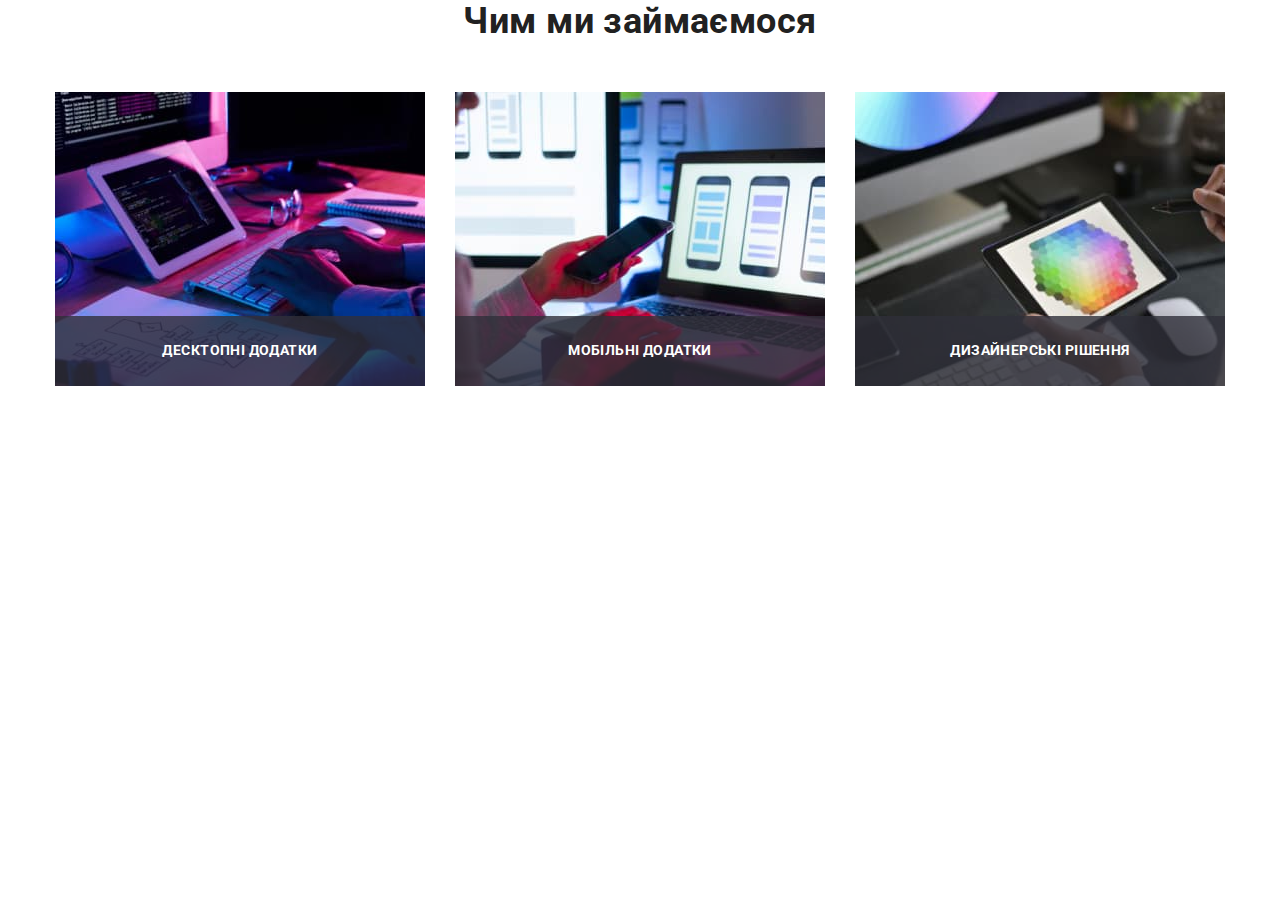
==== index.html @ 6262e489 "work" ====
<!DOCTYPE html>
<html lang="uk">
  <head>
    <meta charset="UTF-8" />
    <meta http-equiv="X-UA-Compatible" content="IE=edge" />
    <meta name="viewport" content="width=device-width, initial-scale=1.0" />
    <title>Студія</title>
    <link
      href="https://fonts.googleapis.com/css2?family=Raleway:wght@700&family=Roboto:wght@400;500;700;900&display=swap"
      rel="stylesheet"
    />
    <link rel="stylesheet" href="./css/main.min.css" />
  </head>
  <body>
    <!-- <header class="head-list">
      <div class="container main-nav">
        <nav class="head-list__nav">
          <a href="index.html" class="head-list__logo">
            Web<span class="head-list__accent">Studio</span>
          </a>

          <ul class="site-nav">
            <li class="site-nav__item">
              <a href="index.html" class="site-nav__link current">Студія</a>
            </li>
            <li class="site-nav__item">
              <a href="portfolio.html" class="site-nav__link">Портфоліо</a>
            </li>
            <li class="site-nav__item">
              <a href="#" class="site-nav__link">Контакти</a>
            </li>
          </ul>
        </nav>
        <ul class="contact">
          <li class="contact__item">
            <a href="mailto:info@devstudio.com" class="contact__link">
              <svg class="contact__icon email" width="16" height="12">
                <use href="./images/icons.svg#email"></use>
              </svg>
              <span>info@devstudio.com</span>
            </a>
          </li>
          <li class="contact__item">
            <a href="tel:+380961111111" class="contact__link">
              <svg class="contact__icon smartphone" width="10" height="16">
                <use href="./images/icons.svg#smartphone"></use>
              </svg>
              <span>+38 096 111 11 11 </span>
            </a>
          </li>
        </ul>
      </div>
    </header> -->

    <main>
      <!--Шапка-->

      <!-- <section class="hero">
        <div class="container">
          <h1 class="hero__title">Ефективні рішення для вашого бізнесу</h1>
          <button type="button" class="button" data-modal-open>
            Замовити послугу
          </button>
        </div>
      </section> -->

      <!--Особливості-->

      <!-- <section class="feature">
        <div class="container">
          <h2 class="visually-hidden">Наші особливості</h2>
          <ul class="feature__list">
            <li class="feature__item">
              <div class="thumb">
                <svg class="icon" width="70" height="70">
                  <use href="./images/icons.svg#antenna"></use>
                </svg>
              </div>
              <h3 class="feature__title">УВАГА ДО ДЕТАЛЕЙ</h3>
              <p class="feature__text">
                Ідейні міркування, і навіть початок повсякденної роботи з
                формування позиції.
              </p>
            </li>
            <li class="feature__item">
              <div class="thumb">
                <svg class="icon" width="70" height="70">
                  <use href="./images/icons.svg#clock"></use>
                </svg>
              </div>
              <h3 class="feature__title">ПУНКТУАЛЬНІСТЬ</h3>
              <p class="feature__text">
                Завдання організації, особливо рамки і місце навчання кадрів
                тягне у себе.
              </p>
            </li>
            <li class="feature__item">
              <div class="thumb">
                <svg class="icon" width="70" height="70">
                  <use href="./images/icons.svg#diagram"></use>
                </svg>
              </div>
              <h3 class="feature__title">ПЛАНУВАННЯ</h3>
              <p class="feature__text">
                Так само консультація з широким активом значною мірою зумовлює.
              </p>
            </li>
            <li class="feature__item">
              <div class="thumb">
                <svg class="icon" width="70" height="70">
                  <use href="./images/icons.svg#astronaut"></use>
                </svg>
              </div>
              <h3 class="feature__title">СУЧАСНІ ТЕХНОЛОГІЇ</h3>
              <p class="feature__text">
                Значимість цих проблем настільки очевидна, що реалізація
                планових завдань.
              </p>
            </li>
          </ul>
        </div>
      </section> -->

      <!--Чим ми займаємося-->

      <section class="work">
        <div class="container">
          <h2 class="work__title">Чим ми займаємося</h2>
          <ul class="work__list">
            <li class="work__item">
              <div class="img-container">
                <img
                  src="./images/1.jpg"
                  alt="Людина працює за комп'ютером"
                  width="370"
                />
                <p class="feature__title work__text">Десктопні додатки</p>
              </div>
            </li>
            <li class="work__item">
              <div class="img-container">
                <img
                  src="./images/2.jpg"
                  alt="Людтна працює за ноутбуком"
                  width="370"
                />
                <p class="feature__title work__text">Мобільні додатки</p>
              </div>
            </li>
            <li class="work__item">
              <div class="img-container">
                <img
                  src="./images/3.jpg"
                  alt="Людина працює за планшетом"
                  width="370"
                />
                <p class="feature__title work__text">Дизайнерські рішення</p>
              </div>
            </li>
          </ul>
        </div>
      </section>

      <!--Наша команда-->

      <!-- <section class="team">
        <div class="container">
          <h2 class="team__title">Наша команда</h2>
          <ul class="team__list">
            <li class="team__item">
              <img src="./images/p1.jpg" alt="Ігор Дем'яненко" width="270" />
              <div class="person">
                <h3 class="person__title">Ігор Дем'яненко</h3>
                <p class="person__text">Product Designer</p>
                <ul class="person__social-links">
                  <li class="person__social-item">
                    <a href="" class="person__social-circle">
                      <svg class="person__social-icon" width="20" height="20">
                        <use href="./images/icons.svg#instagram"></use>
                      </svg>
                    </a>
                  </li>
                  <li class="person__social-items">
                    <a href="" class="person__social-circle">
                      <svg class="person__social-icon" width="20" height="20">
                        <use href="./images/icons.svg#twitter"></use>
                      </svg>
                    </a>
                  </li>
                  <li class="person__social-items">
                    <a href="" class="person__social-circle">
                      <svg class="person__social-icon" width="20" height="20">
                        <use href="./images/icons.svg#facebook"></use>
                      </svg>
                    </a>
                  </li>
                  <li class="person__social-items">
                    <a href="" class="person__social-circle">
                      <svg class="person__social-icon" width="20" height="20">
                        <use href="./images/icons.svg#linkedin"></use>
                      </svg>
                    </a>
                  </li>
                </ul>
              </div>
            </li>
            <li class="team__item">
              <img src="./images/p2.jpg" alt="Ольга Рєпіна" width="270" />
              <div class="person">
                <h3 class="person__title">Ольга Рєпіна</h3>
                <p class="person__text">Frontend Developer</p>
                <ul class="person__social-links">
                  <li class="person__social-item">
                    <a href="" class="person__social-circle">
                      <svg class="person__social-icon" width="20" height="20">
                        <use href="./images/icons.svg#instagram"></use>
                      </svg>
                    </a>
                  </li>
                  <li class="person__social-items">
                    <a href="" class="person__social-circle">
                      <svg class="person__social-icon" width="20" height="20">
                        <use href="./images/icons.svg#twitter"></use>
                      </svg>
                    </a>
                  </li>
                  <li class="person__social-items">
                    <a href="" class="person__social-circle">
                      <svg class="person__social-icon" width="20" height="20">
                        <use href="./images/icons.svg#facebook"></use>
                      </svg>
                    </a>
                  </li>
                  <li class="person__social-items">
                    <a href="" class="person__social-circle">
                      <svg class="person__social-icon" width="20" height="20">
                        <use href="./images/icons.svg#linkedin"></use>
                      </svg>
                    </a>
                  </li>
                </ul>
              </div>
            </li>
            <li class="team__item">
              <img src="./images/p3.jpg" alt="Микола Тарасов" width="270" />
              <div class="person">
                <h3 class="person__title">Микола Тарасов</h3>
                <p class="person__text">Marketing</p>
                <ul class="person__social-links">
                  <li class="person__social-item">
                    <a href="" class="person__social-circle">
                      <svg class="person__social-icon" width="20" height="20">
                        <use href="./images/icons.svg#instagram"></use>
                      </svg>
                    </a>
                  </li>
                  <li class="person__social-items">
                    <a href="" class="person__social-circle">
                      <svg class="person__social-icon" width="20" height="20">
                        <use href="./images/icons.svg#twitter"></use>
                      </svg>
                    </a>
                  </li>
                  <li class="person__social-items">
                    <a href="" class="person__social-circle">
                      <svg class="person__social-icon" width="20" height="20">
                        <use href="./images/icons.svg#facebook"></use>
                      </svg>
                    </a>
                  </li>
                  <li class="person__social-items">
                    <a href="" class="person__social-circle">
                      <svg class="person__social-icon" width="20" height="20">
                        <use href="./images/icons.svg#linkedin"></use>
                      </svg>
                    </a>
                  </li>
                </ul>
              </div>
            </li>
            <li class="team__item">
              <img src="./images/p4.jpg" alt="Михайло Єрмаков" width="270" />
              <div class="person">
                <h3 class="person__title">Михайло Єрмаков</h3>
                <p class="person__text">UI Designer</p>
                <ul class="person__social-links">
                  <li class="person__social-item">
                    <a href="" class="person__social-circle">
                      <svg class="person__social-icon" width="20" height="20">
                        <use href="./images/icons.svg#instagram"></use>
                      </svg>
                    </a>
                  </li>
                  <li class="person__social-items">
                    <a href="" class="person__social-circle">
                      <svg class="person__social-icon" width="20" height="20">
                        <use href="./images/icons.svg#twitter"></use>
                      </svg>
                    </a>
                  </li>
                  <li class="person__social-items">
                    <a href="" class="person__social-circle">
                      <svg class="person__social-icon" width="20" height="20">
                        <use href="./images/icons.svg#facebook"></use>
                      </svg>
                    </a>
                  </li>
                  <li class="person__social-items">
                    <a href="" class="person__social-circle">
                      <svg class="person__social-icon" width="20" height="20">
                        <use href="./images/icons.svg#linkedin"></use>
                      </svg>
                    </a>
                  </li>
                </ul>
              </div>
            </li>
          </ul>
        </div>
      </section> -->

      <!-- <section class="clients">
        <div class="container">
          <h2 class="clients__title">Постійні клієнти</h2>
          <ul class="clients__list">
            <li class="clients__item">
              <a href="" class="clients__link">
                <svg class="clients__icon">
                  <use href="./images/icons.svg#client1"></use>
                </svg>
              </a>
            </li>
            <li class="clients__item">
              <a href="" class="clients__link">
                <svg class="clients__icon">
                  <use href="./images/icons.svg#client2"></use>
                </svg>
              </a>
            </li>
            <li class="clients__item">
              <a href="" class="clients__link">
                <svg class="clients__icon">
                  <use href="./images/icons.svg#client3"></use>
                </svg>
              </a>
            </li>
            <li class="clients__item">
              <a href="" class="clients__link">
                <svg class="clients__icon">
                  <use href="./images/icons.svg#client4"></use>
                </svg>
              </a>
            </li>
            <li class="clients__item">
              <a href="" class="clients__link">
                <svg class="clients__icon">
                  <use href="./images/icons.svg#client5"></use>
                </svg>
              </a>
            </li>
            <li class="clients__item">
              <a href="" class="clients__link">
                <svg class="clients__icon">
                  <use href="./images/icons.svg#client6"></use>
                </svg>
              </a>
            </li>
          </ul>
        </div>
      </section>
    </main> -->

    <!-- <footer class="page-foot">
      <div class="container">
        <div class="footer-content">
          <div class="page-foot__address-block">
            <a href="./index.html" class="page-foot__logo">
              <p>Web<span class="page-foot__accent">Studio</span></p>
            </a>
            <address class="address-list">
              <ul class="address-list__contact">
                <li class="address-list__item">
                  <a
                    href="https://goo.gl/maps/CPtrU1FHBa2aNyZL9"
                    target="_blank"
                    rel="noopener noreferrer nofollow"
                    class="address-list__map"
                    >м. Київ, пр-т Лесі Українки, 26</a
                  >
                </li>
                <li class="address-list__item">
                  <a href="mailto:info@devstudio.com" class="address-list__link"
                    >info@devstudio.com</a
                  >
                </li>
                <li class="address-list__item">
                  <a href="tel:+380961111111" class="address-list__link"
                    >+38 096 111 11 11</a
                  >
                </li>
              </ul>
            </address>
          </div>

          <div class="social-foot">
            <p class="social-foot__title">ПРИЄДНУЙТЕСЬ</p>
            <ul class="social-foot__links">
              <li class="social-foot__items">
                <a href="" class="social-foot__circle">
                  <svg class="social-foot__icon" width="20" height="20">
                    <use href="./images/icons.svg#instagram"></use>
                  </svg>
                </a>
              </li>
              <li class="social-foot__items">
                <a href="" class="social-foot__circle">
                  <svg class="social-foot__icon" width="20" height="20">
                    <use href="./images/icons.svg#twitter"></use>
                  </svg>
                </a>
              </li>
              <li class="social-foot__items">
                <a href="" class="social-foot__circle">
                  <svg class="social-foot__icon" width="20" height="20">
                    <use href="./images/icons.svg#facebook"></use>
                  </svg>
                </a>
              </li>
              <li class="social-foot__items">
                <a href="" class="social-foot__circle">
                  <svg class="social-foot__icon" width="20" height="20">
                    <use href="./images/icons.svg#linkedin"></use>
                  </svg>
                </a>
              </li>
            </ul>
          </div>

          <div class="footer-form">
            <p class="footer-form__title">ПІДПИШІТЬСЯ НА РОЗСИЛКУ</p>
            <form class="footer-form__form">
              <input
                class="footer-form__input"
                type="email"
                name="mail"
                id="mail"
                placeholder="E-mail"
                required
              />
              <button class="footer-form__button" type="submit">
                Підписатися<svg
                  class="footer-form__icon"
                  width="24"
                  height="24"
                >
                  <use href="./images/icons.svg#send-icon"></use>
                </svg>
              </button>
            </form>
          </div>
        </div>
      </div>
    </footer> -->

    <div class="backdrop is-hidden" data-modal>
      <div class="modal">
        <button type="button" class="modal__close-button" data-modal-close>
          <svg class="modal__close-icon" width="18px" height="18px">
            <use href="./images/icons.svg#close-icon"></use>
          </svg>
        </button>

        <form class="form">
          <p class="form__title">Залиште свої дані, ми вам передзвонимо</p>

          <label for="input-name" class="form__label"> Ім'я </label>
          <div class="form__input-wrapper">
            <input
              type="text"
              name="name"
              id="input-name"
              class="form__input form__input-field"
              required
            />
            <svg class="form__icon" width="18" height="18">
              <use href="./images/icons.svg#person-icon"></use>
            </svg>
          </div>
          <label for="input-tel" class="form__label"> Телефон </label>
          <div class="form__input-wrapper">
            <input
              type="tel"
              name="phone"
              id="input-tel"
              class="form__input form__input-field"
              required
            />
            <svg class="form__icon" width="18" height="18">
              <use href="./images/icons.svg#phone-icon"></use>
            </svg>
          </div>
          <label for="input-email" class="form__label"> Пошта </label>
          <div class="form__input-wrapper">
            <input
              type="email"
              name="email"
              id="input-email"
              class="form__input form__input-field"
              required
            />
            <svg class="form__icon" width="18" height="18">
              <use href="./images/icons.svg#email-icon"></use>
            </svg>
          </div>
          <label for="input-message" class="form__label"> Коментар </label>
          <textarea
            name="message"
            id="input-message"
            class="form__input form__message-area"
            placeholder="Введіть текст"
          ></textarea>

          <input class="checkbox" type="checkbox" name="policy" id="policy" />
          <label class="checkbox__label" for="policy">
            <span class="checkbox__wrap">
              <svg class="checkbox__icon" width="11" height="8">
                <use href="./images/icons.svg#check-icon"></use>
              </svg>
            </span>
            <span class="checkbox__text">
              Погоджуюся з розсилкою та приймаю
              <a href="#" class="checkbox__link">Умови договору</a>
            </span>
          </label>

          <button class="button form__button" type="submit">Відправити</button>
        </form>
      </div>
    </div>

    <script src="./js/modal.js"></script>
  </body>
</html>
---- css/main.min.css ----
h1,h2,h3{text-align:center;margin:0}ul{margin:0;padding:0;list-style:none}p{margin:0;padding:0}img{display:block}/*! modern-normalize v1.1.0 | MIT License | https://github.com/sindresorhus/modern-normalize */*,::after,::before{box-sizing:border-box}html{-moz-tab-size:4;tab-size:4}html{line-height:1.15;-webkit-text-size-adjust:100%}body{margin:0}body{font-family:system-ui,-apple-system,"Segoe UI",Roboto,Helvetica,Arial,sans-serif,"Apple Color Emoji","Segoe UI Emoji"}hr{height:0;color:inherit}abbr[title]{text-decoration:underline dotted}b,strong{font-weight:bolder}code,kbd,pre,samp{font-family:ui-monospace,SFMono-Regular,Consolas,"Liberation Mono",Menlo,monospace;font-size:1em}small{font-size:80%}sub,sup{font-size:75%;line-height:0;position:relative;vertical-align:baseline}sub{bottom:-0.25em}sup{top:-0.5em}table{text-indent:0;border-color:inherit}button,input,optgroup,select,textarea{font-family:inherit;font-size:100%;line-height:1.15;margin:0}button,select{text-transform:none}[type=button],[type=reset],[type=submit],button{-webkit-appearance:button}::-moz-focus-inner{border-style:none;padding:0}:-moz-focusring{outline:1px dotted ButtonText}:-moz-ui-invalid{box-shadow:none}legend{padding:0}progress{vertical-align:baseline}::-webkit-inner-spin-button,::-webkit-outer-spin-button{height:auto}[type=search]{-webkit-appearance:textfield;outline-offset:-2px}::-webkit-search-decoration{-webkit-appearance:none}::-webkit-file-upload-button{-webkit-appearance:button;font:inherit}summary{display:list-item}:root{--main-color: #757575;--accent-color: #2196F3;--title-text-color: #212121;--white-color: #FFFFFF}body{background-color:var(--white-color);color:var(--main-color);font-family:Roboto,sans-serif;letter-spacing:.03em;font-size:14px}.container{width:100%;margin:auto;padding-left:15px;padding-right:15px}@media screen and (min-width: 480px){.container{width:480px}}@media screen and (min-width: 768px){.container{width:768px}}@media screen and (min-width: 1200px){.container{width:1200px}}.visually-hidden{position:absolute;white-space:nowrap;width:1px;height:1px;overflow:hidden;border:0;padding:0;clip:rect(0 0 0 0);clip-path:inset(50%);margin:-1px}.main-nav{display:flex;align-items:center}.head-list{border-bottom:1px solid #ececec}.head-list__logo,.page-foot__logo{color:var(--accent-color);font-family:Raleway,sans-serif;font-weight:700;font-size:26px;line-height:1.19;text-decoration-line:none}.head-list__nav{display:flex;align-items:center}.head-list__accent{color:#000}.site-nav{display:flex;margin-left:93px}.site-nav__item+.site-nav__item{margin-left:50px}.site-nav__link,.contact__link{font-weight:500;line-height:1.14;letter-spacing:.02em;text-decoration-line:none;transition-property:color;transition-duration:250ms;transition-timing-function:cubic-bezier(0.4, 0, 0.2, 1)}.site-nav__link{position:relative;display:block;padding-top:32px;padding-bottom:32px;color:var(--title-text-color)}.site-nav__link::after{content:"";position:absolute;left:0;bottom:-1px;display:block;width:100%;height:4px;background-color:var(--accent-color);border-radius:2px;opacity:0}.site-nav__link:hover,.site-nav__linkfocus{color:var(--accent-color)}.site-nav__link.current{color:var(--accent-color)}.site-nav__link.current::after{opacity:1}.contact{display:flex;margin-left:auto}.contact__item+.contact__item{margin-left:50px}.contact__link{display:flex;gap:10px;align-items:center;color:var(--main-color)}.contact__link:hover,.contact__linkfocus{color:var(--accent-color)}.contact__link:hover .contact__icon,.contact__linkfocus .contact__icon{fill:var(--accent-color)}.contact__icon{fill:var(--main-color);transition-property:fill;transition-duration:250ms;transition-timing-function:cubic-bezier(0.4, 0, 0.2, 1)}.hero{padding-top:200px;padding-bottom:200px;background-color:#2f303a;text-align:center;max-width:1600px;margin-left:auto;margin-right:auto;background:linear-gradient(to right, rgba(47, 48, 58, 0.4), rgba(47, 48, 58, 0.4)),url(../images/hero.jpg);background-size:cover;background-repeat:no-repeat;background-position:center}.hero__title{margin:0 auto;width:696px;color:var(--white-color);font-weight:900;font-size:44px;line-height:1.36;letter-spacing:.06em;text-transform:uppercase}button{font-family:inherit}.button{border-radius:4px;border-color:rgba(0,0,0,0);padding:10px 32px;margin-top:30px;background-color:var(--accent-color);color:var(--white-color);box-shadow:0px 4px 4px rgba(0,0,0,.15);font-size:16px;font-weight:700;line-height:1.87;letter-spacing:.06em;cursor:pointer;transition-property:background-color;transition-duration:250ms;transition-timing-function:cubic-bezier(0.4, 0, 0.2, 1)}.button:hover{background-color:#188ce8}.feature{padding-top:60px;padding-bottom:60px}@media screen and (min-width: 1200px){.feature{padding-top:94px;padding-bottom:94px}}.feature__list{display:flex;flex-wrap:wrap;gap:30px}.feature__item{flex-basis:100%}@media screen and (min-width: 768px)and (max-width: 1199px){.feature__item{flex-basis:calc((100% - 30px)/2)}}@media screen and (min-width: 1200px){.feature__item{flex-basis:calc((100% - 90px)/4)}}.thumb{display:flex;align-items:center;justify-content:center;background:#f5f4fa;border-radius:4px;margin-bottom:30px;width:450px;min-height:226px;text-align:center}@media screen and (min-width: 768px){.thumb{width:354px;min-height:226px}}@media screen and (min-width: 1200px){.thumb{width:270px;min-height:120px}}.feature__title{margin-bottom:10px;color:var(--title-text-color);font-size:14px;line-height:1.14;text-transform:uppercase;text-align:center}@media screen and (min-width: 768px){.feature__title{text-align:start}}.feature__text{line-height:1.71}.work{padding-bottom:94px}@media screen and (max-width: 1200px){.work{display:none}}.work__list{display:flex}.work__list .work__item+.work__item{margin-left:30px}.work__title{color:var(--title-text-color);font-size:36px;line-height:1.17;margin-bottom:50px}.img-container{position:relative}.work__text{color:var(--white-color);font-weight:700;position:absolute;bottom:0;right:0;margin:0;width:100%;height:70px;background-color:rgba(47,48,58,.8);display:flex;justify-content:center;align-items:center}.team{background-color:#f5f4fa;padding-top:94px;padding-bottom:94px}.team__title{color:var(--title-text-color);font-size:36px;line-height:1.17;margin-bottom:50px}.team__list{display:flex}.team__list .team__item+.team__item{margin-left:30px}.team__item{background-color:var(--white-color);border-radius:4px;box-shadow:0px 4px 4px 0px rgba(0,0,0,.2),0px 1px 1px 0px rgba(0,0,0,.14),0px 1px 3px 0px rgba(0,0,0,.12)}.person{padding-top:30px;padding-bottom:30px}.person__title{color:var(--title-text-color);font-weight:500;font-size:16px;line-height:1.19;margin-bottom:10px}.person__text{font-size:16px;line-height:1.19;text-align:center;margin-bottom:16px}.person__social-links{display:flex;align-items:center;justify-content:center;gap:10px}.person__social-circle{display:flex;border-radius:50%;width:44px;height:44px;align-items:center;justify-content:center;fill:#fff;transition-property:background;transition-duration:250ms;transition-timing-function:cubic-bezier(0.4, 0, 0.2, 1)}.person__social-circle:hover,.person__social-circle:focus{background:var(--accent-color)}.person__social-circle:hover .person__social-icon,.person__social-circle:focus .person__social-icon{fill:var(--white-color)}.person__social-icon{fill:#afb1b8;transition-property:fill;transition-duration:250ms;transition-timing-function:cubic-bezier(0.4, 0, 0.2, 1)}.clients{padding-top:60px;padding-bottom:60px}@media screen and (min-width: 1200px){.clients{padding-top:94px;padding-bottom:94px}}.clients__title{color:var(--title-text-color);font-size:28px;line-height:1.17;margin-bottom:30px}@media screen and (min-width: 1200px){.clients__title{font-size:36px;margin-bottom:50px}}.clients__list{display:flex;flex-wrap:wrap;justify-content:center;gap:30px}@media screen and (min-width: 1200px){.clients__list{display:flex;gap:30px}}.clients__link{display:flex;border:1px solid #afb1b8;width:210px;height:92px;border-radius:4px;align-items:center;justify-content:center;transition-property:border-color;transition-duration:250ms;transition-timing-function:cubic-bezier(0.4, 0, 0.2, 1)}.clients__link:hover,.clients__link:focus{border-color:var(--accent-color)}.clients__link:hover .clients__icon,.clients__link:focus .clients__icon{fill:var(--accent-color)}@media screen and (min-width: 768px){.clients__link{width:226px}}@media screen and (min-width: 1200px){.clients__link{width:170px}}.clients__icon{fill:#afb1b8;width:106px;height:60px;transition-property:fill;transition-duration:250ms;transition-timing-function:cubic-bezier(0.4, 0, 0.2, 1)}.page-foot{background-color:#2f303a;padding-top:60px;padding-bottom:60px}.footer-content{display:flex;flex-direction:column;align-items:center;row-gap:60px}@media screen and (min-width: 768px){.footer-content{flex-direction:row;align-items:baseline;justify-content:space-around;flex-wrap:wrap}}@media screen and (min-width: 1200px){.footer-content{justify-content:unset;flex-wrap:nowrap}}.page-foot__logo{color:var(--accent-color);font-family:Raleway,sans-serif;font-weight:700;font-size:24px;line-height:1.17;text-decoration-line:none;text-align:center;display:inline-block;margin-bottom:20px}@media screen and (min-width: 1200px){.page-foot__logo{font-size:26px;line-height:1.19;text-align:left}}.page-foot__address-block{text-align:center}.page-foot__logo .page-foot__accent{color:var(--white-color)}.address-list{font-style:inherit}.address-list__contact .address-list__link{color:rgba(255,255,255,.6);line-height:1.71;text-decoration-line:none;transition-property:color;transition-duration:250ms;transition-timing-function:cubic-bezier(0.4, 0, 0.2, 1)}.address-list__contact .address-list__link:hover,.address-list__contact .address-list__link:focus{color:var(--accent-color)}.address-list__contact .address-list__map{color:var(--white-color);line-height:1.71;text-decoration-line:none}.address-list__contact .address-list__item+.address-list__item{margin-top:8px}@media screen and (min-width: 1200px){.address-list__contact .address-list__item+.address-list__item{margin-top:9px}}.social-foot{text-align:center}@media screen and (min-width: 1200px){.social-foot{margin-left:70px}}.social-foot__title,.footer-form__title{margin-bottom:20px;font-weight:700;line-height:1.14;color:var(--white-color);text-align:center;margin-bottom:20px}@media screen and (min-width: 1200px){.social-foot__title,.footer-form__title{text-align:left}}.social-foot__links{display:flex;align-items:center;justify-content:center;gap:10px}.social-foot__icon{fill:var(--white-color)}.social-foot__circle{background-color:#44454e;display:flex;border-radius:50%;width:44px;height:44px;align-items:center;justify-content:center;fill:#fff;transition-property:background;transition-duration:250ms;transition-timing-function:cubic-bezier(0.4, 0, 0.2, 1)}.social-foot__circle:hover,.social-foot__circlefocus{background:var(--accent-color)}.footer-form{width:100%}@media screen and (min-width: 768px)and (max-width: 1199px){.footer-form{max-width:450px}}@media screen and (min-width: 1200px){.footer-form{margin-left:93px}}@media screen and (min-width: 1200px){.footer-form__form{display:flex;justify-content:center;align-items:baseline}}.footer-form__input{border:1px solid rgba(255,255,255,.3);border-radius:4px;width:100%;height:50px;background-color:#2f303a;padding:15px 16px;margin-bottom:20px;color:var(--white-color)}.footer-form__input::placeholder{font-weight:400;font-size:16px;line-height:20px;display:flex;align-items:center;color:rgba(255,255,255,.6)}@media screen and (min-width: 1200px){.footer-form__input{width:358px}}.footer-form__button{background:var(--accent-color);box-shadow:0px 4px 4px rgba(0,0,0,.15);border-radius:4px;border-color:rgba(0,0,0,0);padding:10px 28px;height:50px;font-weight:700;font-size:16px;line-height:1.87;display:flex;align-items:center;text-align:center;letter-spacing:.06em;color:var(--white-color);margin:0 auto;cursor:pointer;transition-property:background-color;transition-duration:250ms;transition-timing-function:cubic-bezier(0.4, 0, 0.2, 1)}.footer-form__button:hover{background-color:#188ce8}.footer-form__icon{margin-left:10px}.portfolio{padding-top:94px;padding-bottom:94px}.filters{display:flex;align-items:center;margin-bottom:50px;justify-content:center}.filters .filters__item+.filters__item{margin-left:8px}.filters__button{padding:6px 22px;border-color:rgba(0,0,0,0);background-color:#f5f4fa;color:var(--title-text-color);font-weight:500;font-size:16px;line-height:1.63;text-align:center;cursor:pointer;border-radius:4px;transition-property:color,background-color,box-shadow;transition-duration:250ms;transition-timing-function:cubic-bezier(0.4, 0, 0.2, 1)}.filters__button:hover,.filters__button:focus{background-color:var(--accent-color);color:var(--white-color);box-shadow:4px 4px 6px 0px rgba(0,0,0,.16),0px 4px 4px 0px rgba(0,0,0,.06),0px 1px 1px 0px rgba(0,0,0,.12)}.card{display:flex;flex-wrap:wrap;justify-content:center}.product__title{color:var(--title-text-color);font-size:18px;line-height:2;letter-spacing:.06em;text-align:left;margin-bottom:4px}.product__name{font-size:16px;line-height:1.88}.product-text{padding:20px 24px;border:1px solid #eee;border-top:none;color:var(--main-color)}.card__item{margin-right:30px;margin-bottom:30px;transition-property:box-shadow;transition-duration:250ms;transition-timing-function:cubic-bezier(0.4, 0, 0.2, 1)}.card__item:hover,.card__item:focus{box-shadow:1px 4px 6px 0px rgba(0,0,0,.16)}.card__item:nth-child(3n){margin-right:0}.card__item:nth-last-child(-n+3){margin-bottom:0}.card__link{text-decoration-line:none}.card__link:hover .product__overlay,.card__link:focus .product__overlay{transform:translateY(0)}.product{position:relative;overflow:hidden}.product__text{font-weight:400;font-size:18px;line-height:1.55;color:var(--white-color)}.product__overlay{padding-top:63px;padding-bottom:63px;padding-left:24px;padding-right:24px;position:absolute;height:100%;width:100%;background-color:rgba(33,150,243,.9);display:flex;align-items:center;justify-content:center;left:0;bottom:0;transition-duration:250ms;transition-property:transform;transition-timing-function:cubic-bezier(0.4, 0, 0.2, 1);transform:translateY(100%)}.is-hidden{visibility:hidden;opacity:0;cursor:pointer}.backdrop{position:fixed;left:0;top:0;width:100%;min-height:100vh;background-color:rgba(0,0,0,.2);z-index:1;transition-duration:250ms;transition-timing-function:cubic-bezier(0.4, 0, 0.2, 1);transition-property:opacity,visibility}.modal{width:528px;height:581px;position:absolute;top:0;right:0;bottom:0;left:0;padding:40px;margin:auto;background-color:var(--white-color);box-shadow:0 1px 3px rgba(0,0,0,.12),0 1px 1px rgba(0,0,0,.14),0 2px 1px rgba(0,0,0,.2);border-radius:4px}.modal__close-button{position:absolute;display:flex;justify-content:center;align-items:center;top:8px;right:8px;width:30px;height:30px;background-color:var(--white-color);border:1px solid rgba(0,0,0,.1);border-radius:50px}.modal__close-button:hover,.modal__close-button:focus{fill:var(--accent-color);cursor:pointer}.modal__close-icon{transition:fill 250ms cubic-bezier(0.4, 0, 0.2, 1)}.form__title{margin-bottom:12px;font-weight:700;font-size:20px;line-height:1.15;text-align:center;color:var(--title-text-color)}.form__label{display:block;padding-bottom:4px;font-weight:400;font-size:12px;line-height:1.17;letter-spacing:.01em;color:var(--main-color)}.form__input-wrapper{position:relative;margin-bottom:10px}.form__icon{position:absolute;left:12px;top:50%;transform:translateY(-50%);transition:fill 250ms cubic-bezier(0.4, 0, 0.2, 1)}.form__input{border:1px solid rgba(33,33,33,.2);border-radius:4px;width:100%;height:40px;outline:none;padding:12px 16px;font-weight:400;font-size:12px;line-height:14px;letter-spacing:.01em;color:var(--title-text-color);transition:border-color 250ms cubic-bezier(0.4, 0, 0.2, 1)}.form__input:focus{border-color:var(--accent-color)}.form__input:focus+.form__icon{fill:var(--accent-color)}.form__input::placeholder{color:rgba(117,117,117,.5)}.form__input-field{padding-left:45px}.form__message-area{height:120px;resize:none;margin-bottom:20px}.form__button{display:flex;margin:0 auto}.form__input-wrapper{position:relative;margin-bottom:10px}.checkbox{opacity:0;z-index:-1;position:absolute}.checkbox:checked+.checkbox__label .checkbox__wrap{background-color:var(--accent-color);border:var(--accent-color)}.checkbox:checked+.checkbox__label .checkbox__wrap .checkbox__icon{opacity:1}.checkbox__wrap{position:relative;display:flex;justify-content:center;align-items:center;width:16px;height:15px;border-radius:2px;border:2px solid var(--title-text-color);margin-right:7px;cursor:pointer;transition:border background-color 250ms cubic-bezier(0.4, 0, 0.2, 1)}.checkbox__label{display:flex;align-items:center;justify-content:center;gap:7px;margin-bottom:30px}.checkbox__icon{opacity:0}.checkbox__text{font-weight:400;line-height:1.71}.checkbox__link{color:var(--accent-color)}/*# sourceMappingURL=main.min.css.map */
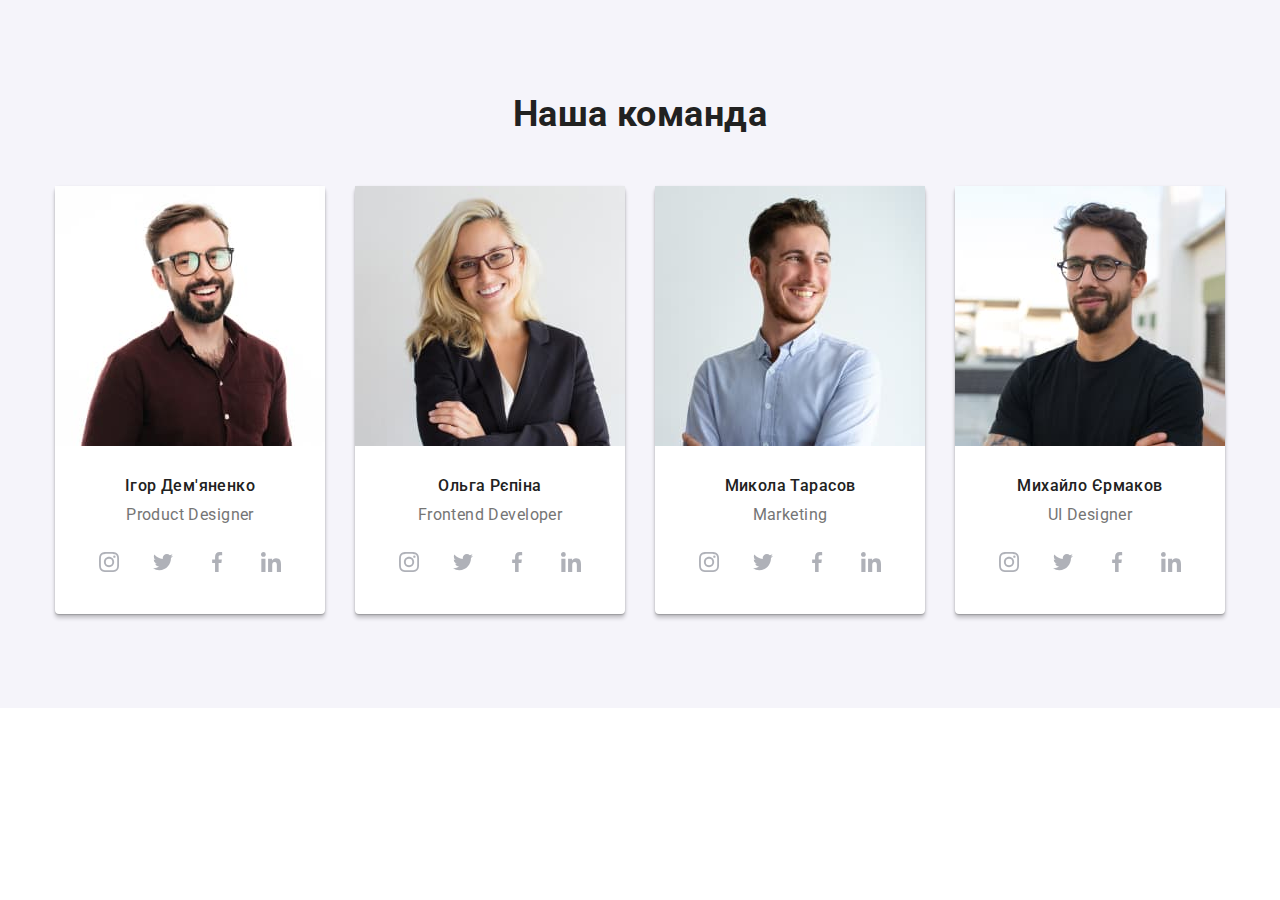
==== commit 89251869: "team" ====
--- a/index.html
+++ b/index.html
@@ -123,7 +123,7 @@
 
       <!--Чим ми займаємося-->
 
-      <section class="work">
+      <!-- <section class="work">
         <div class="container">
           <h2 class="work__title">Чим ми займаємося</h2>
           <ul class="work__list">
@@ -159,11 +159,11 @@
             </li>
           </ul>
         </div>
-      </section>
+      </section> -->
 
       <!--Наша команда-->
 
-      <!-- <section class="team">
+      <section class="team">
         <div class="container">
           <h2 class="team__title">Наша команда</h2>
           <ul class="team__list">
@@ -317,7 +317,7 @@
             </li>
           </ul>
         </div>
-      </section> -->
+      </section>
 
       <!-- <section class="clients">
         <div class="container">
--- a/css/main.min.css
+++ b/css/main.min.css
@@ -1 +1 @@
-h1,h2,h3{text-align:center;margin:0}ul{margin:0;padding:0;list-style:none}p{margin:0;padding:0}img{display:block}/*! modern-normalize v1.1.0 | MIT License | https://github.com/sindresorhus/modern-normalize */*,::after,::before{box-sizing:border-box}html{-moz-tab-size:4;tab-size:4}html{line-height:1.15;-webkit-text-size-adjust:100%}body{margin:0}body{font-family:system-ui,-apple-system,"Segoe UI",Roboto,Helvetica,Arial,sans-serif,"Apple Color Emoji","Segoe UI Emoji"}hr{height:0;color:inherit}abbr[title]{text-decoration:underline dotted}b,strong{font-weight:bolder}code,kbd,pre,samp{font-family:ui-monospace,SFMono-Regular,Consolas,"Liberation Mono",Menlo,monospace;font-size:1em}small{font-size:80%}sub,sup{font-size:75%;line-height:0;position:relative;vertical-align:baseline}sub{bottom:-0.25em}sup{top:-0.5em}table{text-indent:0;border-color:inherit}button,input,optgroup,select,textarea{font-family:inherit;font-size:100%;line-height:1.15;margin:0}button,select{text-transform:none}[type=button],[type=reset],[type=submit],button{-webkit-appearance:button}::-moz-focus-inner{border-style:none;padding:0}:-moz-focusring{outline:1px dotted ButtonText}:-moz-ui-invalid{box-shadow:none}legend{padding:0}progress{vertical-align:baseline}::-webkit-inner-spin-button,::-webkit-outer-spin-button{height:auto}[type=search]{-webkit-appearance:textfield;outline-offset:-2px}::-webkit-search-decoration{-webkit-appearance:none}::-webkit-file-upload-button{-webkit-appearance:button;font:inherit}summary{display:list-item}:root{--main-color: #757575;--accent-color: #2196F3;--title-text-color: #212121;--white-color: #FFFFFF}body{background-color:var(--white-color);color:var(--main-color);font-family:Roboto,sans-serif;letter-spacing:.03em;font-size:14px}.container{width:100%;margin:auto;padding-left:15px;padding-right:15px}@media screen and (min-width: 480px){.container{width:480px}}@media screen and (min-width: 768px){.container{width:768px}}@media screen and (min-width: 1200px){.container{width:1200px}}.visually-hidden{position:absolute;white-space:nowrap;width:1px;height:1px;overflow:hidden;border:0;padding:0;clip:rect(0 0 0 0);clip-path:inset(50%);margin:-1px}.main-nav{display:flex;align-items:center}.head-list{border-bottom:1px solid #ececec}.head-list__logo,.page-foot__logo{color:var(--accent-color);font-family:Raleway,sans-serif;font-weight:700;font-size:26px;line-height:1.19;text-decoration-line:none}.head-list__nav{display:flex;align-items:center}.head-list__accent{color:#000}.site-nav{display:flex;margin-left:93px}.site-nav__item+.site-nav__item{margin-left:50px}.site-nav__link,.contact__link{font-weight:500;line-height:1.14;letter-spacing:.02em;text-decoration-line:none;transition-property:color;transition-duration:250ms;transition-timing-function:cubic-bezier(0.4, 0, 0.2, 1)}.site-nav__link{position:relative;display:block;padding-top:32px;padding-bottom:32px;color:var(--title-text-color)}.site-nav__link::after{content:"";position:absolute;left:0;bottom:-1px;display:block;width:100%;height:4px;background-color:var(--accent-color);border-radius:2px;opacity:0}.site-nav__link:hover,.site-nav__linkfocus{color:var(--accent-color)}.site-nav__link.current{color:var(--accent-color)}.site-nav__link.current::after{opacity:1}.contact{display:flex;margin-left:auto}.contact__item+.contact__item{margin-left:50px}.contact__link{display:flex;gap:10px;align-items:center;color:var(--main-color)}.contact__link:hover,.contact__linkfocus{color:var(--accent-color)}.contact__link:hover .contact__icon,.contact__linkfocus .contact__icon{fill:var(--accent-color)}.contact__icon{fill:var(--main-color);transition-property:fill;transition-duration:250ms;transition-timing-function:cubic-bezier(0.4, 0, 0.2, 1)}.hero{padding-top:200px;padding-bottom:200px;background-color:#2f303a;text-align:center;max-width:1600px;margin-left:auto;margin-right:auto;background:linear-gradient(to right, rgba(47, 48, 58, 0.4), rgba(47, 48, 58, 0.4)),url(../images/hero.jpg);background-size:cover;background-repeat:no-repeat;background-position:center}.hero__title{margin:0 auto;width:696px;color:var(--white-color);font-weight:900;font-size:44px;line-height:1.36;letter-spacing:.06em;text-transform:uppercase}button{font-family:inherit}.button{border-radius:4px;border-color:rgba(0,0,0,0);padding:10px 32px;margin-top:30px;background-color:var(--accent-color);color:var(--white-color);box-shadow:0px 4px 4px rgba(0,0,0,.15);font-size:16px;font-weight:700;line-height:1.87;letter-spacing:.06em;cursor:pointer;transition-property:background-color;transition-duration:250ms;transition-timing-function:cubic-bezier(0.4, 0, 0.2, 1)}.button:hover{background-color:#188ce8}.feature{padding-top:60px;padding-bottom:60px}@media screen and (min-width: 1200px){.feature{padding-top:94px;padding-bottom:94px}}.feature__list{display:flex;flex-wrap:wrap;gap:30px}.feature__item{flex-basis:100%}@media screen and (min-width: 768px)and (max-width: 1199px){.feature__item{flex-basis:calc((100% - 30px)/2)}}@media screen and (min-width: 1200px){.feature__item{flex-basis:calc((100% - 90px)/4)}}.thumb{display:flex;align-items:center;justify-content:center;background:#f5f4fa;border-radius:4px;margin-bottom:30px;width:450px;min-height:226px;text-align:center}@media screen and (min-width: 768px){.thumb{width:354px;min-height:226px}}@media screen and (min-width: 1200px){.thumb{width:270px;min-height:120px}}.feature__title{margin-bottom:10px;color:var(--title-text-color);font-size:14px;line-height:1.14;text-transform:uppercase;text-align:center}@media screen and (min-width: 768px){.feature__title{text-align:start}}.feature__text{line-height:1.71}.work{padding-bottom:94px}@media screen and (max-width: 1200px){.work{display:none}}.work__list{display:flex}.work__list .work__item+.work__item{margin-left:30px}.work__title{color:var(--title-text-color);font-size:36px;line-height:1.17;margin-bottom:50px}.img-container{position:relative}.work__text{color:var(--white-color);font-weight:700;position:absolute;bottom:0;right:0;margin:0;width:100%;height:70px;background-color:rgba(47,48,58,.8);display:flex;justify-content:center;align-items:center}.team{background-color:#f5f4fa;padding-top:94px;padding-bottom:94px}.team__title{color:var(--title-text-color);font-size:36px;line-height:1.17;margin-bottom:50px}.team__list{display:flex}.team__list .team__item+.team__item{margin-left:30px}.team__item{background-color:var(--white-color);border-radius:4px;box-shadow:0px 4px 4px 0px rgba(0,0,0,.2),0px 1px 1px 0px rgba(0,0,0,.14),0px 1px 3px 0px rgba(0,0,0,.12)}.person{padding-top:30px;padding-bottom:30px}.person__title{color:var(--title-text-color);font-weight:500;font-size:16px;line-height:1.19;margin-bottom:10px}.person__text{font-size:16px;line-height:1.19;text-align:center;margin-bottom:16px}.person__social-links{display:flex;align-items:center;justify-content:center;gap:10px}.person__social-circle{display:flex;border-radius:50%;width:44px;height:44px;align-items:center;justify-content:center;fill:#fff;transition-property:background;transition-duration:250ms;transition-timing-function:cubic-bezier(0.4, 0, 0.2, 1)}.person__social-circle:hover,.person__social-circle:focus{background:var(--accent-color)}.person__social-circle:hover .person__social-icon,.person__social-circle:focus .person__social-icon{fill:var(--white-color)}.person__social-icon{fill:#afb1b8;transition-property:fill;transition-duration:250ms;transition-timing-function:cubic-bezier(0.4, 0, 0.2, 1)}.clients{padding-top:60px;padding-bottom:60px}@media screen and (min-width: 1200px){.clients{padding-top:94px;padding-bottom:94px}}.clients__title{color:var(--title-text-color);font-size:28px;line-height:1.17;margin-bottom:30px}@media screen and (min-width: 1200px){.clients__title{font-size:36px;margin-bottom:50px}}.clients__list{display:flex;flex-wrap:wrap;justify-content:center;gap:30px}@media screen and (min-width: 1200px){.clients__list{display:flex;gap:30px}}.clients__link{display:flex;border:1px solid #afb1b8;width:210px;height:92px;border-radius:4px;align-items:center;justify-content:center;transition-property:border-color;transition-duration:250ms;transition-timing-function:cubic-bezier(0.4, 0, 0.2, 1)}.clients__link:hover,.clients__link:focus{border-color:var(--accent-color)}.clients__link:hover .clients__icon,.clients__link:focus .clients__icon{fill:var(--accent-color)}@media screen and (min-width: 768px){.clients__link{width:226px}}@media screen and (min-width: 1200px){.clients__link{width:170px}}.clients__icon{fill:#afb1b8;width:106px;height:60px;transition-property:fill;transition-duration:250ms;transition-timing-function:cubic-bezier(0.4, 0, 0.2, 1)}.page-foot{background-color:#2f303a;padding-top:60px;padding-bottom:60px}.footer-content{display:flex;flex-direction:column;align-items:center;row-gap:60px}@media screen and (min-width: 768px){.footer-content{flex-direction:row;align-items:baseline;justify-content:space-around;flex-wrap:wrap}}@media screen and (min-width: 1200px){.footer-content{justify-content:unset;flex-wrap:nowrap}}.page-foot__logo{color:var(--accent-color);font-family:Raleway,sans-serif;font-weight:700;font-size:24px;line-height:1.17;text-decoration-line:none;text-align:center;display:inline-block;margin-bottom:20px}@media screen and (min-width: 1200px){.page-foot__logo{font-size:26px;line-height:1.19;text-align:left}}.page-foot__address-block{text-align:center}.page-foot__logo .page-foot__accent{color:var(--white-color)}.address-list{font-style:inherit}.address-list__contact .address-list__link{color:rgba(255,255,255,.6);line-height:1.71;text-decoration-line:none;transition-property:color;transition-duration:250ms;transition-timing-function:cubic-bezier(0.4, 0, 0.2, 1)}.address-list__contact .address-list__link:hover,.address-list__contact .address-list__link:focus{color:var(--accent-color)}.address-list__contact .address-list__map{color:var(--white-color);line-height:1.71;text-decoration-line:none}.address-list__contact .address-list__item+.address-list__item{margin-top:8px}@media screen and (min-width: 1200px){.address-list__contact .address-list__item+.address-list__item{margin-top:9px}}.social-foot{text-align:center}@media screen and (min-width: 1200px){.social-foot{margin-left:70px}}.social-foot__title,.footer-form__title{margin-bottom:20px;font-weight:700;line-height:1.14;color:var(--white-color);text-align:center;margin-bottom:20px}@media screen and (min-width: 1200px){.social-foot__title,.footer-form__title{text-align:left}}.social-foot__links{display:flex;align-items:center;justify-content:center;gap:10px}.social-foot__icon{fill:var(--white-color)}.social-foot__circle{background-color:#44454e;display:flex;border-radius:50%;width:44px;height:44px;align-items:center;justify-content:center;fill:#fff;transition-property:background;transition-duration:250ms;transition-timing-function:cubic-bezier(0.4, 0, 0.2, 1)}.social-foot__circle:hover,.social-foot__circlefocus{background:var(--accent-color)}.footer-form{width:100%}@media screen and (min-width: 768px)and (max-width: 1199px){.footer-form{max-width:450px}}@media screen and (min-width: 1200px){.footer-form{margin-left:93px}}@media screen and (min-width: 1200px){.footer-form__form{display:flex;justify-content:center;align-items:baseline}}.footer-form__input{border:1px solid rgba(255,255,255,.3);border-radius:4px;width:100%;height:50px;background-color:#2f303a;padding:15px 16px;margin-bottom:20px;color:var(--white-color)}.footer-form__input::placeholder{font-weight:400;font-size:16px;line-height:20px;display:flex;align-items:center;color:rgba(255,255,255,.6)}@media screen and (min-width: 1200px){.footer-form__input{width:358px}}.footer-form__button{background:var(--accent-color);box-shadow:0px 4px 4px rgba(0,0,0,.15);border-radius:4px;border-color:rgba(0,0,0,0);padding:10px 28px;height:50px;font-weight:700;font-size:16px;line-height:1.87;display:flex;align-items:center;text-align:center;letter-spacing:.06em;color:var(--white-color);margin:0 auto;cursor:pointer;transition-property:background-color;transition-duration:250ms;transition-timing-function:cubic-bezier(0.4, 0, 0.2, 1)}.footer-form__button:hover{background-color:#188ce8}.footer-form__icon{margin-left:10px}.portfolio{padding-top:94px;padding-bottom:94px}.filters{display:flex;align-items:center;margin-bottom:50px;justify-content:center}.filters .filters__item+.filters__item{margin-left:8px}.filters__button{padding:6px 22px;border-color:rgba(0,0,0,0);background-color:#f5f4fa;color:var(--title-text-color);font-weight:500;font-size:16px;line-height:1.63;text-align:center;cursor:pointer;border-radius:4px;transition-property:color,background-color,box-shadow;transition-duration:250ms;transition-timing-function:cubic-bezier(0.4, 0, 0.2, 1)}.filters__button:hover,.filters__button:focus{background-color:var(--accent-color);color:var(--white-color);box-shadow:4px 4px 6px 0px rgba(0,0,0,.16),0px 4px 4px 0px rgba(0,0,0,.06),0px 1px 1px 0px rgba(0,0,0,.12)}.card{display:flex;flex-wrap:wrap;justify-content:center}.product__title{color:var(--title-text-color);font-size:18px;line-height:2;letter-spacing:.06em;text-align:left;margin-bottom:4px}.product__name{font-size:16px;line-height:1.88}.product-text{padding:20px 24px;border:1px solid #eee;border-top:none;color:var(--main-color)}.card__item{margin-right:30px;margin-bottom:30px;transition-property:box-shadow;transition-duration:250ms;transition-timing-function:cubic-bezier(0.4, 0, 0.2, 1)}.card__item:hover,.card__item:focus{box-shadow:1px 4px 6px 0px rgba(0,0,0,.16)}.card__item:nth-child(3n){margin-right:0}.card__item:nth-last-child(-n+3){margin-bottom:0}.card__link{text-decoration-line:none}.card__link:hover .product__overlay,.card__link:focus .product__overlay{transform:translateY(0)}.product{position:relative;overflow:hidden}.product__text{font-weight:400;font-size:18px;line-height:1.55;color:var(--white-color)}.product__overlay{padding-top:63px;padding-bottom:63px;padding-left:24px;padding-right:24px;position:absolute;height:100%;width:100%;background-color:rgba(33,150,243,.9);display:flex;align-items:center;justify-content:center;left:0;bottom:0;transition-duration:250ms;transition-property:transform;transition-timing-function:cubic-bezier(0.4, 0, 0.2, 1);transform:translateY(100%)}.is-hidden{visibility:hidden;opacity:0;cursor:pointer}.backdrop{position:fixed;left:0;top:0;width:100%;min-height:100vh;background-color:rgba(0,0,0,.2);z-index:1;transition-duration:250ms;transition-timing-function:cubic-bezier(0.4, 0, 0.2, 1);transition-property:opacity,visibility}.modal{width:528px;height:581px;position:absolute;top:0;right:0;bottom:0;left:0;padding:40px;margin:auto;background-color:var(--white-color);box-shadow:0 1px 3px rgba(0,0,0,.12),0 1px 1px rgba(0,0,0,.14),0 2px 1px rgba(0,0,0,.2);border-radius:4px}.modal__close-button{position:absolute;display:flex;justify-content:center;align-items:center;top:8px;right:8px;width:30px;height:30px;background-color:var(--white-color);border:1px solid rgba(0,0,0,.1);border-radius:50px}.modal__close-button:hover,.modal__close-button:focus{fill:var(--accent-color);cursor:pointer}.modal__close-icon{transition:fill 250ms cubic-bezier(0.4, 0, 0.2, 1)}.form__title{margin-bottom:12px;font-weight:700;font-size:20px;line-height:1.15;text-align:center;color:var(--title-text-color)}.form__label{display:block;padding-bottom:4px;font-weight:400;font-size:12px;line-height:1.17;letter-spacing:.01em;color:var(--main-color)}.form__input-wrapper{position:relative;margin-bottom:10px}.form__icon{position:absolute;left:12px;top:50%;transform:translateY(-50%);transition:fill 250ms cubic-bezier(0.4, 0, 0.2, 1)}.form__input{border:1px solid rgba(33,33,33,.2);border-radius:4px;width:100%;height:40px;outline:none;padding:12px 16px;font-weight:400;font-size:12px;line-height:14px;letter-spacing:.01em;color:var(--title-text-color);transition:border-color 250ms cubic-bezier(0.4, 0, 0.2, 1)}.form__input:focus{border-color:var(--accent-color)}.form__input:focus+.form__icon{fill:var(--accent-color)}.form__input::placeholder{color:rgba(117,117,117,.5)}.form__input-field{padding-left:45px}.form__message-area{height:120px;resize:none;margin-bottom:20px}.form__button{display:flex;margin:0 auto}.form__input-wrapper{position:relative;margin-bottom:10px}.checkbox{opacity:0;z-index:-1;position:absolute}.checkbox:checked+.checkbox__label .checkbox__wrap{background-color:var(--accent-color);border:var(--accent-color)}.checkbox:checked+.checkbox__label .checkbox__wrap .checkbox__icon{opacity:1}.checkbox__wrap{position:relative;display:flex;justify-content:center;align-items:center;width:16px;height:15px;border-radius:2px;border:2px solid var(--title-text-color);margin-right:7px;cursor:pointer;transition:border background-color 250ms cubic-bezier(0.4, 0, 0.2, 1)}.checkbox__label{display:flex;align-items:center;justify-content:center;gap:7px;margin-bottom:30px}.checkbox__icon{opacity:0}.checkbox__text{font-weight:400;line-height:1.71}.checkbox__link{color:var(--accent-color)}/*# sourceMappingURL=main.min.css.map */+h1,h2,h3{text-align:center;margin:0}ul{margin:0;padding:0;list-style:none}p{margin:0;padding:0}img{display:block}/*! modern-normalize v1.1.0 | MIT License | https://github.com/sindresorhus/modern-normalize */*,::after,::before{box-sizing:border-box}html{-moz-tab-size:4;tab-size:4}html{line-height:1.15;-webkit-text-size-adjust:100%}body{margin:0}body{font-family:system-ui,-apple-system,"Segoe UI",Roboto,Helvetica,Arial,sans-serif,"Apple Color Emoji","Segoe UI Emoji"}hr{height:0;color:inherit}abbr[title]{text-decoration:underline dotted}b,strong{font-weight:bolder}code,kbd,pre,samp{font-family:ui-monospace,SFMono-Regular,Consolas,"Liberation Mono",Menlo,monospace;font-size:1em}small{font-size:80%}sub,sup{font-size:75%;line-height:0;position:relative;vertical-align:baseline}sub{bottom:-0.25em}sup{top:-0.5em}table{text-indent:0;border-color:inherit}button,input,optgroup,select,textarea{font-family:inherit;font-size:100%;line-height:1.15;margin:0}button,select{text-transform:none}[type=button],[type=reset],[type=submit],button{-webkit-appearance:button}::-moz-focus-inner{border-style:none;padding:0}:-moz-focusring{outline:1px dotted ButtonText}:-moz-ui-invalid{box-shadow:none}legend{padding:0}progress{vertical-align:baseline}::-webkit-inner-spin-button,::-webkit-outer-spin-button{height:auto}[type=search]{-webkit-appearance:textfield;outline-offset:-2px}::-webkit-search-decoration{-webkit-appearance:none}::-webkit-file-upload-button{-webkit-appearance:button;font:inherit}summary{display:list-item}:root{--main-color: #757575;--accent-color: #2196F3;--title-text-color: #212121;--white-color: #FFFFFF}body{background-color:var(--white-color);color:var(--main-color);font-family:Roboto,sans-serif;letter-spacing:.03em;font-size:14px}.container{width:100%;margin:auto;padding-left:15px;padding-right:15px}@media screen and (min-width: 480px){.container{width:480px}}@media screen and (min-width: 768px){.container{width:768px}}@media screen and (min-width: 1200px){.container{width:1200px}}.visually-hidden{position:absolute;white-space:nowrap;width:1px;height:1px;overflow:hidden;border:0;padding:0;clip:rect(0 0 0 0);clip-path:inset(50%);margin:-1px}.main-nav{display:flex;align-items:center}.head-list{border-bottom:1px solid #ececec}.head-list__logo,.page-foot__logo{color:var(--accent-color);font-family:Raleway,sans-serif;font-weight:700;font-size:26px;line-height:1.19;text-decoration-line:none}.head-list__nav{display:flex;align-items:center}.head-list__accent{color:#000}.site-nav{display:flex;margin-left:93px}.site-nav__item+.site-nav__item{margin-left:50px}.site-nav__link,.contact__link{font-weight:500;line-height:1.14;letter-spacing:.02em;text-decoration-line:none;transition-property:color;transition-duration:250ms;transition-timing-function:cubic-bezier(0.4, 0, 0.2, 1)}.site-nav__link{position:relative;display:block;padding-top:32px;padding-bottom:32px;color:var(--title-text-color)}.site-nav__link::after{content:"";position:absolute;left:0;bottom:-1px;display:block;width:100%;height:4px;background-color:var(--accent-color);border-radius:2px;opacity:0}.site-nav__link:hover,.site-nav__linkfocus{color:var(--accent-color)}.site-nav__link.current{color:var(--accent-color)}.site-nav__link.current::after{opacity:1}.contact{display:flex;margin-left:auto}.contact__item+.contact__item{margin-left:50px}.contact__link{display:flex;gap:10px;align-items:center;color:var(--main-color)}.contact__link:hover,.contact__linkfocus{color:var(--accent-color)}.contact__link:hover .contact__icon,.contact__linkfocus .contact__icon{fill:var(--accent-color)}.contact__icon{fill:var(--main-color);transition-property:fill;transition-duration:250ms;transition-timing-function:cubic-bezier(0.4, 0, 0.2, 1)}.hero{padding-top:200px;padding-bottom:200px;background-color:#2f303a;text-align:center;max-width:1600px;margin-left:auto;margin-right:auto;background:linear-gradient(to right, rgba(47, 48, 58, 0.4), rgba(47, 48, 58, 0.4)),url(../images/hero.jpg);background-size:cover;background-repeat:no-repeat;background-position:center}.hero__title{margin:0 auto;width:696px;color:var(--white-color);font-weight:900;font-size:44px;line-height:1.36;letter-spacing:.06em;text-transform:uppercase}button{font-family:inherit}.button{border-radius:4px;border-color:rgba(0,0,0,0);padding:10px 32px;margin-top:30px;background-color:var(--accent-color);color:var(--white-color);box-shadow:0px 4px 4px rgba(0,0,0,.15);font-size:16px;font-weight:700;line-height:1.87;letter-spacing:.06em;cursor:pointer;transition-property:background-color;transition-duration:250ms;transition-timing-function:cubic-bezier(0.4, 0, 0.2, 1)}.button:hover{background-color:#188ce8}.feature{padding-top:60px;padding-bottom:60px}@media screen and (min-width: 1200px){.feature{padding-top:94px;padding-bottom:94px}}.feature__list{display:flex;flex-wrap:wrap;gap:30px}.feature__item{flex-basis:100%}@media screen and (min-width: 768px)and (max-width: 1199px){.feature__item{flex-basis:calc((100% - 30px)/2)}}@media screen and (min-width: 1200px){.feature__item{flex-basis:calc((100% - 90px)/4)}}.thumb{display:flex;align-items:center;justify-content:center;background:#f5f4fa;border-radius:4px;margin-bottom:30px;width:450px;min-height:226px;text-align:center}@media screen and (min-width: 768px){.thumb{width:354px;min-height:226px}}@media screen and (min-width: 1200px){.thumb{width:270px;min-height:120px}}.feature__title{margin-bottom:10px;color:var(--title-text-color);font-size:14px;line-height:1.14;text-transform:uppercase;text-align:center}@media screen and (min-width: 768px){.feature__title{text-align:start}}.feature__text{line-height:1.71}.work{padding-bottom:94px}@media screen and (max-width: 1200px){.work{display:none}}.work__list{display:flex}.work__list .work__item+.work__item{margin-left:30px}.work__title{color:var(--title-text-color);font-size:36px;line-height:1.17;margin-bottom:50px}.img-container{position:relative}.work__text{color:var(--white-color);font-weight:700;position:absolute;bottom:0;right:0;margin:0;width:100%;height:70px;background-color:rgba(47,48,58,.8);display:flex;justify-content:center;align-items:center}.team{background-color:#f5f4fa;padding-top:60px;padding-bottom:60px}@media screen and (min-width: 1200px){.team{padding-top:94px;padding-bottom:94px}}.team__title{color:var(--title-text-color);font-size:28px;line-height:1.18;margin-bottom:30px}@media screen and (min-width: 1200px){.team__title{margin-bottom:50px;font-size:36px;line-height:1.16}}.team__list{display:flex;flex-wrap:wrap;gap:30px}.team__item{background-color:var(--white-color);border-radius:4px;box-shadow:0px 4px 4px 0px rgba(0,0,0,.2),0px 1px 1px 0px rgba(0,0,0,.14),0px 1px 3px 0px rgba(0,0,0,.12);flex-basis:100%}@media screen and (min-width: 768px){.team__item{flex-basis:calc((100% - 30px)/2)}}@media screen and (min-width: 1200px){.team__item{flex-basis:calc((100% - 90px)/4)}}.person{padding:30px 0 24px 0}@media screen and (min-width: 1200px){.person{padding:30px 0}}.person__title{color:var(--title-text-color);font-weight:500;font-size:16px;line-height:1.19;margin-bottom:10px}.person__text{font-size:16px;line-height:1.19;text-align:center;margin-bottom:16px}.person__social-links{display:flex;align-items:center;justify-content:center;gap:10px}.person__social-circle{display:flex;border-radius:50%;width:44px;height:44px;align-items:center;justify-content:center;fill:#fff;transition-property:background;transition-duration:250ms;transition-timing-function:cubic-bezier(0.4, 0, 0.2, 1)}.person__social-circle:hover,.person__social-circle:focus{background:var(--accent-color)}.person__social-circle:hover .person__social-icon,.person__social-circle:focus .person__social-icon{fill:var(--white-color)}.person__social-icon{fill:#afb1b8;transition-property:fill;transition-duration:250ms;transition-timing-function:cubic-bezier(0.4, 0, 0.2, 1)}.clients{padding-top:60px;padding-bottom:60px}@media screen and (min-width: 1200px){.clients{padding-top:94px;padding-bottom:94px}}.clients__title{color:var(--title-text-color);font-size:28px;line-height:1.17;margin-bottom:30px}@media screen and (min-width: 1200px){.clients__title{font-size:36px;margin-bottom:50px}}.clients__list{display:flex;flex-wrap:wrap;justify-content:center;gap:30px}@media screen and (min-width: 1200px){.clients__list{display:flex;gap:30px}}.clients__link{display:flex;border:1px solid #afb1b8;width:210px;height:92px;border-radius:4px;align-items:center;justify-content:center;transition-property:border-color;transition-duration:250ms;transition-timing-function:cubic-bezier(0.4, 0, 0.2, 1)}.clients__link:hover,.clients__link:focus{border-color:var(--accent-color)}.clients__link:hover .clients__icon,.clients__link:focus .clients__icon{fill:var(--accent-color)}@media screen and (min-width: 768px){.clients__link{width:226px}}@media screen and (min-width: 1200px){.clients__link{width:170px}}.clients__icon{fill:#afb1b8;width:106px;height:60px;transition-property:fill;transition-duration:250ms;transition-timing-function:cubic-bezier(0.4, 0, 0.2, 1)}.page-foot{background-color:#2f303a;padding-top:60px;padding-bottom:60px}.footer-content{display:flex;flex-direction:column;align-items:center;row-gap:60px}@media screen and (min-width: 768px){.footer-content{flex-direction:row;align-items:baseline;justify-content:space-around;flex-wrap:wrap}}@media screen and (min-width: 1200px){.footer-content{justify-content:unset;flex-wrap:nowrap}}.page-foot__logo{color:var(--accent-color);font-family:Raleway,sans-serif;font-weight:700;font-size:24px;line-height:1.17;text-decoration-line:none;text-align:center;display:inline-block;margin-bottom:20px}@media screen and (min-width: 1200px){.page-foot__logo{font-size:26px;line-height:1.19;text-align:left}}.page-foot__address-block{text-align:center}.page-foot__logo .page-foot__accent{color:var(--white-color)}.address-list{font-style:inherit}.address-list__contact .address-list__link{color:rgba(255,255,255,.6);line-height:1.71;text-decoration-line:none;transition-property:color;transition-duration:250ms;transition-timing-function:cubic-bezier(0.4, 0, 0.2, 1)}.address-list__contact .address-list__link:hover,.address-list__contact .address-list__link:focus{color:var(--accent-color)}.address-list__contact .address-list__map{color:var(--white-color);line-height:1.71;text-decoration-line:none}.address-list__contact .address-list__item+.address-list__item{margin-top:8px}@media screen and (min-width: 1200px){.address-list__contact .address-list__item+.address-list__item{margin-top:9px}}.social-foot{text-align:center}@media screen and (min-width: 1200px){.social-foot{margin-left:70px}}.social-foot__title,.footer-form__title{margin-bottom:20px;font-weight:700;line-height:1.14;color:var(--white-color);text-align:center;margin-bottom:20px}@media screen and (min-width: 1200px){.social-foot__title,.footer-form__title{text-align:left}}.social-foot__links{display:flex;align-items:center;justify-content:center;gap:10px}.social-foot__icon{fill:var(--white-color)}.social-foot__circle{background-color:#44454e;display:flex;border-radius:50%;width:44px;height:44px;align-items:center;justify-content:center;fill:#fff;transition-property:background;transition-duration:250ms;transition-timing-function:cubic-bezier(0.4, 0, 0.2, 1)}.social-foot__circle:hover,.social-foot__circlefocus{background:var(--accent-color)}.footer-form{width:100%}@media screen and (min-width: 768px)and (max-width: 1199px){.footer-form{max-width:450px}}@media screen and (min-width: 1200px){.footer-form{margin-left:93px}}@media screen and (min-width: 1200px){.footer-form__form{display:flex;justify-content:center;align-items:baseline}}.footer-form__input{border:1px solid rgba(255,255,255,.3);border-radius:4px;width:100%;height:50px;background-color:#2f303a;padding:15px 16px;margin-bottom:20px;color:var(--white-color)}.footer-form__input::placeholder{font-weight:400;font-size:16px;line-height:20px;display:flex;align-items:center;color:rgba(255,255,255,.6)}@media screen and (min-width: 1200px){.footer-form__input{width:358px}}.footer-form__button{background:var(--accent-color);box-shadow:0px 4px 4px rgba(0,0,0,.15);border-radius:4px;border-color:rgba(0,0,0,0);padding:10px 28px;height:50px;font-weight:700;font-size:16px;line-height:1.87;display:flex;align-items:center;text-align:center;letter-spacing:.06em;color:var(--white-color);margin:0 auto;cursor:pointer;transition-property:background-color;transition-duration:250ms;transition-timing-function:cubic-bezier(0.4, 0, 0.2, 1)}.footer-form__button:hover{background-color:#188ce8}.footer-form__icon{margin-left:10px}.portfolio{padding-top:94px;padding-bottom:94px}.filters{display:flex;align-items:center;margin-bottom:50px;justify-content:center}.filters .filters__item+.filters__item{margin-left:8px}.filters__button{padding:6px 22px;border-color:rgba(0,0,0,0);background-color:#f5f4fa;color:var(--title-text-color);font-weight:500;font-size:16px;line-height:1.63;text-align:center;cursor:pointer;border-radius:4px;transition-property:color,background-color,box-shadow;transition-duration:250ms;transition-timing-function:cubic-bezier(0.4, 0, 0.2, 1)}.filters__button:hover,.filters__button:focus{background-color:var(--accent-color);color:var(--white-color);box-shadow:4px 4px 6px 0px rgba(0,0,0,.16),0px 4px 4px 0px rgba(0,0,0,.06),0px 1px 1px 0px rgba(0,0,0,.12)}.card{display:flex;flex-wrap:wrap;justify-content:center}.product__title{color:var(--title-text-color);font-size:18px;line-height:2;letter-spacing:.06em;text-align:left;margin-bottom:4px}.product__name{font-size:16px;line-height:1.88}.product-text{padding:20px 24px;border:1px solid #eee;border-top:none;color:var(--main-color)}.card__item{margin-right:30px;margin-bottom:30px;transition-property:box-shadow;transition-duration:250ms;transition-timing-function:cubic-bezier(0.4, 0, 0.2, 1)}.card__item:hover,.card__item:focus{box-shadow:1px 4px 6px 0px rgba(0,0,0,.16)}.card__item:nth-child(3n){margin-right:0}.card__item:nth-last-child(-n+3){margin-bottom:0}.card__link{text-decoration-line:none}.card__link:hover .product__overlay,.card__link:focus .product__overlay{transform:translateY(0)}.product{position:relative;overflow:hidden}.product__text{font-weight:400;font-size:18px;line-height:1.55;color:var(--white-color)}.product__overlay{padding-top:63px;padding-bottom:63px;padding-left:24px;padding-right:24px;position:absolute;height:100%;width:100%;background-color:rgba(33,150,243,.9);display:flex;align-items:center;justify-content:center;left:0;bottom:0;transition-duration:250ms;transition-property:transform;transition-timing-function:cubic-bezier(0.4, 0, 0.2, 1);transform:translateY(100%)}.is-hidden{visibility:hidden;opacity:0;cursor:pointer}.backdrop{position:fixed;left:0;top:0;width:100%;min-height:100vh;background-color:rgba(0,0,0,.2);z-index:1;transition-duration:250ms;transition-timing-function:cubic-bezier(0.4, 0, 0.2, 1);transition-property:opacity,visibility}.modal{width:528px;height:581px;position:absolute;top:0;right:0;bottom:0;left:0;padding:40px;margin:auto;background-color:var(--white-color);box-shadow:0 1px 3px rgba(0,0,0,.12),0 1px 1px rgba(0,0,0,.14),0 2px 1px rgba(0,0,0,.2);border-radius:4px}.modal__close-button{position:absolute;display:flex;justify-content:center;align-items:center;top:8px;right:8px;width:30px;height:30px;background-color:var(--white-color);border:1px solid rgba(0,0,0,.1);border-radius:50px}.modal__close-button:hover,.modal__close-button:focus{fill:var(--accent-color);cursor:pointer}.modal__close-icon{transition:fill 250ms cubic-bezier(0.4, 0, 0.2, 1)}.form__title{margin-bottom:12px;font-weight:700;font-size:20px;line-height:1.15;text-align:center;color:var(--title-text-color)}.form__label{display:block;padding-bottom:4px;font-weight:400;font-size:12px;line-height:1.17;letter-spacing:.01em;color:var(--main-color)}.form__input-wrapper{position:relative;margin-bottom:10px}.form__icon{position:absolute;left:12px;top:50%;transform:translateY(-50%);transition:fill 250ms cubic-bezier(0.4, 0, 0.2, 1)}.form__input{border:1px solid rgba(33,33,33,.2);border-radius:4px;width:100%;height:40px;outline:none;padding:12px 16px;font-weight:400;font-size:12px;line-height:14px;letter-spacing:.01em;color:var(--title-text-color);transition:border-color 250ms cubic-bezier(0.4, 0, 0.2, 1)}.form__input:focus{border-color:var(--accent-color)}.form__input:focus+.form__icon{fill:var(--accent-color)}.form__input::placeholder{color:rgba(117,117,117,.5)}.form__input-field{padding-left:45px}.form__message-area{height:120px;resize:none;margin-bottom:20px}.form__button{display:flex;margin:0 auto}.form__input-wrapper{position:relative;margin-bottom:10px}.checkbox{opacity:0;z-index:-1;position:absolute}.checkbox:checked+.checkbox__label .checkbox__wrap{background-color:var(--accent-color);border:var(--accent-color)}.checkbox:checked+.checkbox__label .checkbox__wrap .checkbox__icon{opacity:1}.checkbox__wrap{position:relative;display:flex;justify-content:center;align-items:center;width:16px;height:15px;border-radius:2px;border:2px solid var(--title-text-color);margin-right:7px;cursor:pointer;transition:border background-color 250ms cubic-bezier(0.4, 0, 0.2, 1)}.checkbox__label{display:flex;align-items:center;justify-content:center;gap:7px;margin-bottom:30px}.checkbox__icon{opacity:0}.checkbox__text{font-weight:400;line-height:1.71}.checkbox__link{color:var(--accent-color)}/*# sourceMappingURL=main.min.css.map */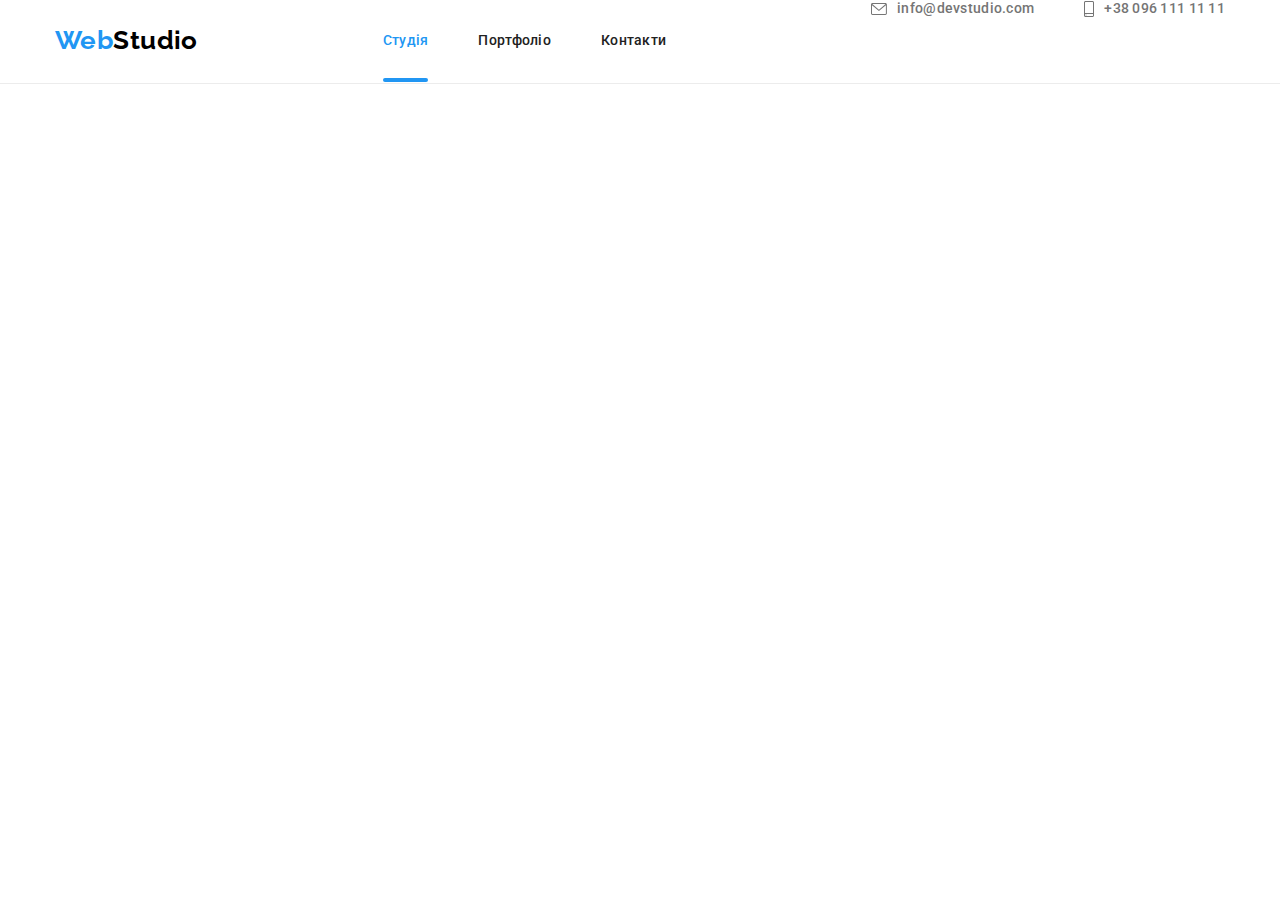
==== commit 50807d22: "header" ====
--- a/index.html
+++ b/index.html
@@ -12,45 +12,70 @@
     <link rel="stylesheet" href="./css/main.min.css" />
   </head>
   <body>
-    <!-- <header class="head-list">
+    <header class="head-list">
       <div class="container main-nav">
-        <nav class="head-list__nav">
           <a href="index.html" class="head-list__logo">
             Web<span class="head-list__accent">Studio</span>
           </a>
-
-          <ul class="site-nav">
-            <li class="site-nav__item">
-              <a href="index.html" class="site-nav__link current">Студія</a>
-            </li>
-            <li class="site-nav__item">
-              <a href="portfolio.html" class="site-nav__link">Портфоліо</a>
-            </li>
-            <li class="site-nav__item">
-              <a href="#" class="site-nav__link">Контакти</a>
+        <div class="head-list__side-menu is-hide" data-menu>    
+          <nav class="head-list__nav">
+            <ul class="site-nav">
+              <li class="site-nav__item">
+                <a href="index.html" class="site-nav__link current">Студія</a>
+              </li>
+              <li class="site-nav__item">
+                <a href="portfolio.html" class="site-nav__link">Портфоліо</a>
+              </li>
+              <li class="site-nav__item">
+                <a href="#" class="site-nav__link">Контакти</a>
+              </li>
+            </ul>
+          </nav>
+          <ul class="contact">
+            <li class="contact__item">
+              <a href="mailto:info@devstudio.com" class="contact__link">
+                <svg class="contact__icon email" width="16" height="12">
+                  <use href="./images/icons.svg#email"></use>
+                </svg>
+                <span>info@devstudio.com</span>
+              </a>
+            </li>
+            <li class="contact__item">
+              <a href="tel:+380961111111" class="contact__link">
+                <svg class="contact__icon smartphone" width="10" height="16">
+                  <use href="./images/icons.svg#smartphone"></use>
+                </svg>
+                <span>+38 096 111 11 11 </span>
+              </a>
             </li>
           </ul>
-        </nav>
-        <ul class="contact">
-          <li class="contact__item">
-            <a href="mailto:info@devstudio.com" class="contact__link">
-              <svg class="contact__icon email" width="16" height="12">
-                <use href="./images/icons.svg#email"></use>
-              </svg>
-              <span>info@devstudio.com</span>
-            </a>
-          </li>
-          <li class="contact__item">
-            <a href="tel:+380961111111" class="contact__link">
-              <svg class="contact__icon smartphone" width="10" height="16">
-                <use href="./images/icons.svg#smartphone"></use>
-              </svg>
-              <span>+38 096 111 11 11 </span>
-            </a>
-          </li>
-        </ul>
+          <ul class="head-list__community community">
+            <li class="community__item">
+              <a href="#" class="community__link">Instagram</a>
+            </li>
+            <li class="community__item">
+              <a href="#" class="community__link">Twitter</a>
+            </li>
+            <li class="community__item">
+              <a href="#" class="community__link">Facebook</a>
+            </li>
+            <li class="community__item">
+              <a href="#" class="community__link">LinkedIn</a>
+            </li>
+          </ul>
+          <button class="head-list__close-menu button" type="button" data-menu-close>
+            <svg class="head-list__menu-icon" width="40" height="40">
+            <use href="./images/icons.svg#close-menu"></use>
+            </svg>
+          </button>
+        </div>
+        <button class="head-list__open-menu button" type="button" data-menu-open>
+          <svg class="head-list__menu-icon" width="40" height="40">
+            <use href="./images/icons.svg#open-menu"></use>
+          </svg>
+        </button>
       </div>
-    </header> -->
+    </header>
 
     <main>
       <!--Шапка-->
@@ -163,7 +188,7 @@
 
       <!--Наша команда-->
 
-      <section class="team">
+      <!-- <section class="team">
         <div class="container">
           <h2 class="team__title">Наша команда</h2>
           <ul class="team__list">
@@ -317,7 +342,7 @@
             </li>
           </ul>
         </div>
-      </section>
+      </section> -->
 
       <!-- <section class="clients">
         <div class="container">
--- a/css/main.min.css
+++ b/css/main.min.css
@@ -1 +1 @@
-h1,h2,h3{text-align:center;margin:0}ul{margin:0;padding:0;list-style:none}p{margin:0;padding:0}img{display:block}/*! modern-normalize v1.1.0 | MIT License | https://github.com/sindresorhus/modern-normalize */*,::after,::before{box-sizing:border-box}html{-moz-tab-size:4;tab-size:4}html{line-height:1.15;-webkit-text-size-adjust:100%}body{margin:0}body{font-family:system-ui,-apple-system,"Segoe UI",Roboto,Helvetica,Arial,sans-serif,"Apple Color Emoji","Segoe UI Emoji"}hr{height:0;color:inherit}abbr[title]{text-decoration:underline dotted}b,strong{font-weight:bolder}code,kbd,pre,samp{font-family:ui-monospace,SFMono-Regular,Consolas,"Liberation Mono",Menlo,monospace;font-size:1em}small{font-size:80%}sub,sup{font-size:75%;line-height:0;position:relative;vertical-align:baseline}sub{bottom:-0.25em}sup{top:-0.5em}table{text-indent:0;border-color:inherit}button,input,optgroup,select,textarea{font-family:inherit;font-size:100%;line-height:1.15;margin:0}button,select{text-transform:none}[type=button],[type=reset],[type=submit],button{-webkit-appearance:button}::-moz-focus-inner{border-style:none;padding:0}:-moz-focusring{outline:1px dotted ButtonText}:-moz-ui-invalid{box-shadow:none}legend{padding:0}progress{vertical-align:baseline}::-webkit-inner-spin-button,::-webkit-outer-spin-button{height:auto}[type=search]{-webkit-appearance:textfield;outline-offset:-2px}::-webkit-search-decoration{-webkit-appearance:none}::-webkit-file-upload-button{-webkit-appearance:button;font:inherit}summary{display:list-item}:root{--main-color: #757575;--accent-color: #2196F3;--title-text-color: #212121;--white-color: #FFFFFF}body{background-color:var(--white-color);color:var(--main-color);font-family:Roboto,sans-serif;letter-spacing:.03em;font-size:14px}.container{width:100%;margin:auto;padding-left:15px;padding-right:15px}@media screen and (min-width: 480px){.container{width:480px}}@media screen and (min-width: 768px){.container{width:768px}}@media screen and (min-width: 1200px){.container{width:1200px}}.visually-hidden{position:absolute;white-space:nowrap;width:1px;height:1px;overflow:hidden;border:0;padding:0;clip:rect(0 0 0 0);clip-path:inset(50%);margin:-1px}.main-nav{display:flex;align-items:center}.head-list{border-bottom:1px solid #ececec}.head-list__logo,.page-foot__logo{color:var(--accent-color);font-family:Raleway,sans-serif;font-weight:700;font-size:26px;line-height:1.19;text-decoration-line:none}.head-list__nav{display:flex;align-items:center}.head-list__accent{color:#000}.site-nav{display:flex;margin-left:93px}.site-nav__item+.site-nav__item{margin-left:50px}.site-nav__link,.contact__link{font-weight:500;line-height:1.14;letter-spacing:.02em;text-decoration-line:none;transition-property:color;transition-duration:250ms;transition-timing-function:cubic-bezier(0.4, 0, 0.2, 1)}.site-nav__link{position:relative;display:block;padding-top:32px;padding-bottom:32px;color:var(--title-text-color)}.site-nav__link::after{content:"";position:absolute;left:0;bottom:-1px;display:block;width:100%;height:4px;background-color:var(--accent-color);border-radius:2px;opacity:0}.site-nav__link:hover,.site-nav__linkfocus{color:var(--accent-color)}.site-nav__link.current{color:var(--accent-color)}.site-nav__link.current::after{opacity:1}.contact{display:flex;margin-left:auto}.contact__item+.contact__item{margin-left:50px}.contact__link{display:flex;gap:10px;align-items:center;color:var(--main-color)}.contact__link:hover,.contact__linkfocus{color:var(--accent-color)}.contact__link:hover .contact__icon,.contact__linkfocus .contact__icon{fill:var(--accent-color)}.contact__icon{fill:var(--main-color);transition-property:fill;transition-duration:250ms;transition-timing-function:cubic-bezier(0.4, 0, 0.2, 1)}.hero{padding-top:200px;padding-bottom:200px;background-color:#2f303a;text-align:center;max-width:1600px;margin-left:auto;margin-right:auto;background:linear-gradient(to right, rgba(47, 48, 58, 0.4), rgba(47, 48, 58, 0.4)),url(../images/hero.jpg);background-size:cover;background-repeat:no-repeat;background-position:center}.hero__title{margin:0 auto;width:696px;color:var(--white-color);font-weight:900;font-size:44px;line-height:1.36;letter-spacing:.06em;text-transform:uppercase}button{font-family:inherit}.button{border-radius:4px;border-color:rgba(0,0,0,0);padding:10px 32px;margin-top:30px;background-color:var(--accent-color);color:var(--white-color);box-shadow:0px 4px 4px rgba(0,0,0,.15);font-size:16px;font-weight:700;line-height:1.87;letter-spacing:.06em;cursor:pointer;transition-property:background-color;transition-duration:250ms;transition-timing-function:cubic-bezier(0.4, 0, 0.2, 1)}.button:hover{background-color:#188ce8}.feature{padding-top:60px;padding-bottom:60px}@media screen and (min-width: 1200px){.feature{padding-top:94px;padding-bottom:94px}}.feature__list{display:flex;flex-wrap:wrap;gap:30px}.feature__item{flex-basis:100%}@media screen and (min-width: 768px)and (max-width: 1199px){.feature__item{flex-basis:calc((100% - 30px)/2)}}@media screen and (min-width: 1200px){.feature__item{flex-basis:calc((100% - 90px)/4)}}.thumb{display:flex;align-items:center;justify-content:center;background:#f5f4fa;border-radius:4px;margin-bottom:30px;width:450px;min-height:226px;text-align:center}@media screen and (min-width: 768px){.thumb{width:354px;min-height:226px}}@media screen and (min-width: 1200px){.thumb{width:270px;min-height:120px}}.feature__title{margin-bottom:10px;color:var(--title-text-color);font-size:14px;line-height:1.14;text-transform:uppercase;text-align:center}@media screen and (min-width: 768px){.feature__title{text-align:start}}.feature__text{line-height:1.71}.work{padding-bottom:94px}@media screen and (max-width: 1200px){.work{display:none}}.work__list{display:flex}.work__list .work__item+.work__item{margin-left:30px}.work__title{color:var(--title-text-color);font-size:36px;line-height:1.17;margin-bottom:50px}.img-container{position:relative}.work__text{color:var(--white-color);font-weight:700;position:absolute;bottom:0;right:0;margin:0;width:100%;height:70px;background-color:rgba(47,48,58,.8);display:flex;justify-content:center;align-items:center}.team{background-color:#f5f4fa;padding-top:60px;padding-bottom:60px}@media screen and (min-width: 1200px){.team{padding-top:94px;padding-bottom:94px}}.team__title{color:var(--title-text-color);font-size:28px;line-height:1.18;margin-bottom:30px}@media screen and (min-width: 1200px){.team__title{margin-bottom:50px;font-size:36px;line-height:1.16}}.team__list{display:flex;flex-wrap:wrap;gap:30px}.team__item{background-color:var(--white-color);border-radius:4px;box-shadow:0px 4px 4px 0px rgba(0,0,0,.2),0px 1px 1px 0px rgba(0,0,0,.14),0px 1px 3px 0px rgba(0,0,0,.12);flex-basis:100%}@media screen and (min-width: 768px){.team__item{flex-basis:calc((100% - 30px)/2)}}@media screen and (min-width: 1200px){.team__item{flex-basis:calc((100% - 90px)/4)}}.person{padding:30px 0 24px 0}@media screen and (min-width: 1200px){.person{padding:30px 0}}.person__title{color:var(--title-text-color);font-weight:500;font-size:16px;line-height:1.19;margin-bottom:10px}.person__text{font-size:16px;line-height:1.19;text-align:center;margin-bottom:16px}.person__social-links{display:flex;align-items:center;justify-content:center;gap:10px}.person__social-circle{display:flex;border-radius:50%;width:44px;height:44px;align-items:center;justify-content:center;fill:#fff;transition-property:background;transition-duration:250ms;transition-timing-function:cubic-bezier(0.4, 0, 0.2, 1)}.person__social-circle:hover,.person__social-circle:focus{background:var(--accent-color)}.person__social-circle:hover .person__social-icon,.person__social-circle:focus .person__social-icon{fill:var(--white-color)}.person__social-icon{fill:#afb1b8;transition-property:fill;transition-duration:250ms;transition-timing-function:cubic-bezier(0.4, 0, 0.2, 1)}.clients{padding-top:60px;padding-bottom:60px}@media screen and (min-width: 1200px){.clients{padding-top:94px;padding-bottom:94px}}.clients__title{color:var(--title-text-color);font-size:28px;line-height:1.17;margin-bottom:30px}@media screen and (min-width: 1200px){.clients__title{font-size:36px;margin-bottom:50px}}.clients__list{display:flex;flex-wrap:wrap;justify-content:center;gap:30px}@media screen and (min-width: 1200px){.clients__list{display:flex;gap:30px}}.clients__link{display:flex;border:1px solid #afb1b8;width:210px;height:92px;border-radius:4px;align-items:center;justify-content:center;transition-property:border-color;transition-duration:250ms;transition-timing-function:cubic-bezier(0.4, 0, 0.2, 1)}.clients__link:hover,.clients__link:focus{border-color:var(--accent-color)}.clients__link:hover .clients__icon,.clients__link:focus .clients__icon{fill:var(--accent-color)}@media screen and (min-width: 768px){.clients__link{width:226px}}@media screen and (min-width: 1200px){.clients__link{width:170px}}.clients__icon{fill:#afb1b8;width:106px;height:60px;transition-property:fill;transition-duration:250ms;transition-timing-function:cubic-bezier(0.4, 0, 0.2, 1)}.page-foot{background-color:#2f303a;padding-top:60px;padding-bottom:60px}.footer-content{display:flex;flex-direction:column;align-items:center;row-gap:60px}@media screen and (min-width: 768px){.footer-content{flex-direction:row;align-items:baseline;justify-content:space-around;flex-wrap:wrap}}@media screen and (min-width: 1200px){.footer-content{justify-content:unset;flex-wrap:nowrap}}.page-foot__logo{color:var(--accent-color);font-family:Raleway,sans-serif;font-weight:700;font-size:24px;line-height:1.17;text-decoration-line:none;text-align:center;display:inline-block;margin-bottom:20px}@media screen and (min-width: 1200px){.page-foot__logo{font-size:26px;line-height:1.19;text-align:left}}.page-foot__address-block{text-align:center}.page-foot__logo .page-foot__accent{color:var(--white-color)}.address-list{font-style:inherit}.address-list__contact .address-list__link{color:rgba(255,255,255,.6);line-height:1.71;text-decoration-line:none;transition-property:color;transition-duration:250ms;transition-timing-function:cubic-bezier(0.4, 0, 0.2, 1)}.address-list__contact .address-list__link:hover,.address-list__contact .address-list__link:focus{color:var(--accent-color)}.address-list__contact .address-list__map{color:var(--white-color);line-height:1.71;text-decoration-line:none}.address-list__contact .address-list__item+.address-list__item{margin-top:8px}@media screen and (min-width: 1200px){.address-list__contact .address-list__item+.address-list__item{margin-top:9px}}.social-foot{text-align:center}@media screen and (min-width: 1200px){.social-foot{margin-left:70px}}.social-foot__title,.footer-form__title{margin-bottom:20px;font-weight:700;line-height:1.14;color:var(--white-color);text-align:center;margin-bottom:20px}@media screen and (min-width: 1200px){.social-foot__title,.footer-form__title{text-align:left}}.social-foot__links{display:flex;align-items:center;justify-content:center;gap:10px}.social-foot__icon{fill:var(--white-color)}.social-foot__circle{background-color:#44454e;display:flex;border-radius:50%;width:44px;height:44px;align-items:center;justify-content:center;fill:#fff;transition-property:background;transition-duration:250ms;transition-timing-function:cubic-bezier(0.4, 0, 0.2, 1)}.social-foot__circle:hover,.social-foot__circlefocus{background:var(--accent-color)}.footer-form{width:100%}@media screen and (min-width: 768px)and (max-width: 1199px){.footer-form{max-width:450px}}@media screen and (min-width: 1200px){.footer-form{margin-left:93px}}@media screen and (min-width: 1200px){.footer-form__form{display:flex;justify-content:center;align-items:baseline}}.footer-form__input{border:1px solid rgba(255,255,255,.3);border-radius:4px;width:100%;height:50px;background-color:#2f303a;padding:15px 16px;margin-bottom:20px;color:var(--white-color)}.footer-form__input::placeholder{font-weight:400;font-size:16px;line-height:20px;display:flex;align-items:center;color:rgba(255,255,255,.6)}@media screen and (min-width: 1200px){.footer-form__input{width:358px}}.footer-form__button{background:var(--accent-color);box-shadow:0px 4px 4px rgba(0,0,0,.15);border-radius:4px;border-color:rgba(0,0,0,0);padding:10px 28px;height:50px;font-weight:700;font-size:16px;line-height:1.87;display:flex;align-items:center;text-align:center;letter-spacing:.06em;color:var(--white-color);margin:0 auto;cursor:pointer;transition-property:background-color;transition-duration:250ms;transition-timing-function:cubic-bezier(0.4, 0, 0.2, 1)}.footer-form__button:hover{background-color:#188ce8}.footer-form__icon{margin-left:10px}.portfolio{padding-top:94px;padding-bottom:94px}.filters{display:flex;align-items:center;margin-bottom:50px;justify-content:center}.filters .filters__item+.filters__item{margin-left:8px}.filters__button{padding:6px 22px;border-color:rgba(0,0,0,0);background-color:#f5f4fa;color:var(--title-text-color);font-weight:500;font-size:16px;line-height:1.63;text-align:center;cursor:pointer;border-radius:4px;transition-property:color,background-color,box-shadow;transition-duration:250ms;transition-timing-function:cubic-bezier(0.4, 0, 0.2, 1)}.filters__button:hover,.filters__button:focus{background-color:var(--accent-color);color:var(--white-color);box-shadow:4px 4px 6px 0px rgba(0,0,0,.16),0px 4px 4px 0px rgba(0,0,0,.06),0px 1px 1px 0px rgba(0,0,0,.12)}.card{display:flex;flex-wrap:wrap;justify-content:center}.product__title{color:var(--title-text-color);font-size:18px;line-height:2;letter-spacing:.06em;text-align:left;margin-bottom:4px}.product__name{font-size:16px;line-height:1.88}.product-text{padding:20px 24px;border:1px solid #eee;border-top:none;color:var(--main-color)}.card__item{margin-right:30px;margin-bottom:30px;transition-property:box-shadow;transition-duration:250ms;transition-timing-function:cubic-bezier(0.4, 0, 0.2, 1)}.card__item:hover,.card__item:focus{box-shadow:1px 4px 6px 0px rgba(0,0,0,.16)}.card__item:nth-child(3n){margin-right:0}.card__item:nth-last-child(-n+3){margin-bottom:0}.card__link{text-decoration-line:none}.card__link:hover .product__overlay,.card__link:focus .product__overlay{transform:translateY(0)}.product{position:relative;overflow:hidden}.product__text{font-weight:400;font-size:18px;line-height:1.55;color:var(--white-color)}.product__overlay{padding-top:63px;padding-bottom:63px;padding-left:24px;padding-right:24px;position:absolute;height:100%;width:100%;background-color:rgba(33,150,243,.9);display:flex;align-items:center;justify-content:center;left:0;bottom:0;transition-duration:250ms;transition-property:transform;transition-timing-function:cubic-bezier(0.4, 0, 0.2, 1);transform:translateY(100%)}.is-hidden{visibility:hidden;opacity:0;cursor:pointer}.backdrop{position:fixed;left:0;top:0;width:100%;min-height:100vh;background-color:rgba(0,0,0,.2);z-index:1;transition-duration:250ms;transition-timing-function:cubic-bezier(0.4, 0, 0.2, 1);transition-property:opacity,visibility}.modal{width:528px;height:581px;position:absolute;top:0;right:0;bottom:0;left:0;padding:40px;margin:auto;background-color:var(--white-color);box-shadow:0 1px 3px rgba(0,0,0,.12),0 1px 1px rgba(0,0,0,.14),0 2px 1px rgba(0,0,0,.2);border-radius:4px}.modal__close-button{position:absolute;display:flex;justify-content:center;align-items:center;top:8px;right:8px;width:30px;height:30px;background-color:var(--white-color);border:1px solid rgba(0,0,0,.1);border-radius:50px}.modal__close-button:hover,.modal__close-button:focus{fill:var(--accent-color);cursor:pointer}.modal__close-icon{transition:fill 250ms cubic-bezier(0.4, 0, 0.2, 1)}.form__title{margin-bottom:12px;font-weight:700;font-size:20px;line-height:1.15;text-align:center;color:var(--title-text-color)}.form__label{display:block;padding-bottom:4px;font-weight:400;font-size:12px;line-height:1.17;letter-spacing:.01em;color:var(--main-color)}.form__input-wrapper{position:relative;margin-bottom:10px}.form__icon{position:absolute;left:12px;top:50%;transform:translateY(-50%);transition:fill 250ms cubic-bezier(0.4, 0, 0.2, 1)}.form__input{border:1px solid rgba(33,33,33,.2);border-radius:4px;width:100%;height:40px;outline:none;padding:12px 16px;font-weight:400;font-size:12px;line-height:14px;letter-spacing:.01em;color:var(--title-text-color);transition:border-color 250ms cubic-bezier(0.4, 0, 0.2, 1)}.form__input:focus{border-color:var(--accent-color)}.form__input:focus+.form__icon{fill:var(--accent-color)}.form__input::placeholder{color:rgba(117,117,117,.5)}.form__input-field{padding-left:45px}.form__message-area{height:120px;resize:none;margin-bottom:20px}.form__button{display:flex;margin:0 auto}.form__input-wrapper{position:relative;margin-bottom:10px}.checkbox{opacity:0;z-index:-1;position:absolute}.checkbox:checked+.checkbox__label .checkbox__wrap{background-color:var(--accent-color);border:var(--accent-color)}.checkbox:checked+.checkbox__label .checkbox__wrap .checkbox__icon{opacity:1}.checkbox__wrap{position:relative;display:flex;justify-content:center;align-items:center;width:16px;height:15px;border-radius:2px;border:2px solid var(--title-text-color);margin-right:7px;cursor:pointer;transition:border background-color 250ms cubic-bezier(0.4, 0, 0.2, 1)}.checkbox__label{display:flex;align-items:center;justify-content:center;gap:7px;margin-bottom:30px}.checkbox__icon{opacity:0}.checkbox__text{font-weight:400;line-height:1.71}.checkbox__link{color:var(--accent-color)}/*# sourceMappingURL=main.min.css.map */+h1,h2,h3{text-align:center;margin:0}ul{margin:0;padding:0;list-style:none}p{margin:0;padding:0}img{display:block}/*! modern-normalize v1.1.0 | MIT License | https://github.com/sindresorhus/modern-normalize */*,::after,::before{box-sizing:border-box}html{-moz-tab-size:4;tab-size:4}html{line-height:1.15;-webkit-text-size-adjust:100%}body{margin:0}body{font-family:system-ui,-apple-system,"Segoe UI",Roboto,Helvetica,Arial,sans-serif,"Apple Color Emoji","Segoe UI Emoji"}hr{height:0;color:inherit}abbr[title]{text-decoration:underline dotted}b,strong{font-weight:bolder}code,kbd,pre,samp{font-family:ui-monospace,SFMono-Regular,Consolas,"Liberation Mono",Menlo,monospace;font-size:1em}small{font-size:80%}sub,sup{font-size:75%;line-height:0;position:relative;vertical-align:baseline}sub{bottom:-0.25em}sup{top:-0.5em}table{text-indent:0;border-color:inherit}button,input,optgroup,select,textarea{font-family:inherit;font-size:100%;line-height:1.15;margin:0}button,select{text-transform:none}[type=button],[type=reset],[type=submit],button{-webkit-appearance:button}::-moz-focus-inner{border-style:none;padding:0}:-moz-focusring{outline:1px dotted ButtonText}:-moz-ui-invalid{box-shadow:none}legend{padding:0}progress{vertical-align:baseline}::-webkit-inner-spin-button,::-webkit-outer-spin-button{height:auto}[type=search]{-webkit-appearance:textfield;outline-offset:-2px}::-webkit-search-decoration{-webkit-appearance:none}::-webkit-file-upload-button{-webkit-appearance:button;font:inherit}summary{display:list-item}:root{--main-color: #757575;--accent-color: #2196F3;--title-text-color: #212121;--white-color: #FFFFFF}body{background-color:var(--white-color);color:var(--main-color);font-family:Roboto,sans-serif;letter-spacing:.03em;font-size:14px}body.is-hidden{overflow-y:hidden}.container{width:100%;margin:auto;padding-left:15px;padding-right:15px}@media screen and (min-width: 480px){.container{width:480px}}@media screen and (min-width: 768px){.container{width:768px}}@media screen and (min-width: 1200px){.container{width:1200px}}.visually-hidden{position:absolute;white-space:nowrap;width:1px;height:1px;overflow:hidden;border:0;padding:0;clip:rect(0 0 0 0);clip-path:inset(50%);margin:-1px}.head-list{border-bottom:1px solid #ececec}.main-nav{display:flex;align-items:center}.head-list__logo{color:var(--accent-color);font-family:Raleway,sans-serif;font-weight:700;font-size:26px;line-height:1.19;text-decoration-line:none;padding:15px 0 16px}@media screen and (min-width: 768px){.head-list__logo{line-height:1.29;padding:26px 0;margin-right:87px}}@media screen and (min-width: 1200px){.head-list__logo{padding:24px 0 25px 0;margin-right:92px}}.head-list__nav{display:flex;align-items:center}@media screen and (max-width: 767px){.head-list__nav{margin-top:0;margin-bottom:auto}}.head-list__accent{color:#000}.site-nav{display:flex;margin-left:93px}.site-nav__item+.site-nav__item{margin-left:50px}.site-nav__link,.contact__link{font-weight:500;line-height:1.14;letter-spacing:.02em;text-decoration-line:none;transition-property:color;transition-duration:250ms;transition-timing-function:cubic-bezier(0.4, 0, 0.2, 1)}.site-nav__link{position:relative;display:block;padding-top:32px;padding-bottom:32px;color:var(--title-text-color)}.site-nav__link::after{content:"";position:absolute;left:0;bottom:-1px;display:block;width:100%;height:4px;background-color:var(--accent-color);border-radius:2px;opacity:0}.site-nav__link:hover,.site-nav__linkfocus{color:var(--accent-color)}.site-nav__link.current{color:var(--accent-color)}.site-nav__link.current::after{opacity:1}.contact{display:flex;margin-left:auto;flex-direction:column-reverse;margin-bottom:64px}@media screen and (min-width: 768px){.contact{flex-direction:column;margin:0 0 0 auto}}@media screen and (min-width: 1200px){.contact{flex-direction:row}}.contact__item+.contact__item{margin-left:50px}.contact__link{display:flex;gap:10px;align-items:center;color:var(--main-color)}.contact__link:hover,.contact__linkfocus{color:var(--accent-color)}.contact__link:hover .contact__icon,.contact__linkfocus .contact__icon{fill:var(--accent-color)}.contact__icon{fill:var(--main-color);transition-property:fill;transition-duration:250ms;transition-timing-function:cubic-bezier(0.4, 0, 0.2, 1)}.head-list__open-menu{display:flex;background-color:rgba(0,0,0,0);margin-right:0;margin-left:auto}@media screen and (min-width: 768px){.head-list__open-menu{display:none}}.head-list__close-menu{position:absolute;top:10px;right:15px;display:flex;background-color:rgba(0,0,0,0);cursor:pointer}.head-list__close-menu:hover,.head-list__close-menu:focus{color:var(--accent-color)}@media screen and (min-width: 768px){.head-list__close-menu{display:none}}.head-list__community{display:flex;flex-wrap:wrap;row-gap:10px}@media screen and (max-width: 767px){.head-list__side-menu{z-index:10;position:fixed;top:0;left:0;width:100vw;height:100vh;overflow-y:auto;overflow-x:hidden;background-color:var(--white-color);opacity:1;transform:translateX(0%);transition:transform .25s cubic-bezier(0.4, 0, 0.2, 1),opacity .25s cubic-bezier(0.4, 0, 0.2, 1);padding:48px 40px;display:flex;flex-direction:column}.head-list__side-menu.is-hide{opacity:0;transform:translateX(100%);pointer-events:none}}@media screen and (min-width: 768px){.head-list__side-menu{display:flex;width:100%}}@media screen and (min-width: 768px){.community{display:none}}.community__link{font-weight:500;font-size:18px;line-height:22px;letter-spacing:.02em;color:#2196f3;text-decoration:none}.community__item{position:relative}.community__item:not(:last-child){margin-right:20px}.community__item:not(:last-child)::after{position:absolute;content:"";right:-10px;top:50%;transform:translateY(-50%);background-color:rgba(33,33,33,.2);width:1px;height:100%}.hero{padding-top:200px;padding-bottom:200px;background-color:#2f303a;text-align:center;max-width:1600px;margin-left:auto;margin-right:auto;background:linear-gradient(to right, rgba(47, 48, 58, 0.4), rgba(47, 48, 58, 0.4)),url(../images/hero.jpg);background-size:cover;background-repeat:no-repeat;background-position:center}.hero__title{margin:0 auto;width:696px;color:var(--white-color);font-weight:900;font-size:44px;line-height:1.36;letter-spacing:.06em;text-transform:uppercase}button{font-family:inherit}.button{border-radius:4px;border-color:rgba(0,0,0,0);padding:10px 32px;margin-top:30px;background-color:var(--accent-color);color:var(--white-color);box-shadow:0px 4px 4px rgba(0,0,0,.15);font-size:16px;font-weight:700;line-height:1.87;letter-spacing:.06em;cursor:pointer;transition-property:background-color;transition-duration:250ms;transition-timing-function:cubic-bezier(0.4, 0, 0.2, 1)}.button:hover{background-color:#188ce8}.feature{padding-top:60px;padding-bottom:60px}@media screen and (min-width: 1200px){.feature{padding-top:94px;padding-bottom:94px}}.feature__list{display:flex;flex-wrap:wrap;gap:30px}.feature__item{flex-basis:100%}@media screen and (min-width: 768px)and (max-width: 1199px){.feature__item{flex-basis:calc((100% - 30px)/2)}}@media screen and (min-width: 1200px){.feature__item{flex-basis:calc((100% - 90px)/4)}}.thumb{display:flex;align-items:center;justify-content:center;background:#f5f4fa;border-radius:4px;margin-bottom:30px;width:450px;min-height:226px;text-align:center}@media screen and (min-width: 768px){.thumb{width:354px;min-height:226px}}@media screen and (min-width: 1200px){.thumb{width:270px;min-height:120px}}.feature__title{margin-bottom:10px;color:var(--title-text-color);font-size:14px;line-height:1.14;text-transform:uppercase;text-align:center}@media screen and (min-width: 768px){.feature__title{text-align:start}}.feature__text{line-height:1.71}.work{padding-bottom:94px}@media screen and (max-width: 1200px){.work{display:none}}.work__list{display:flex}.work__list .work__item+.work__item{margin-left:30px}.work__title{color:var(--title-text-color);font-size:36px;line-height:1.17;margin-bottom:50px}.img-container{position:relative}.work__text{color:var(--white-color);font-weight:700;position:absolute;bottom:0;right:0;margin:0;width:100%;height:70px;background-color:rgba(47,48,58,.8);display:flex;justify-content:center;align-items:center}.team{background-color:#f5f4fa;padding-top:60px;padding-bottom:60px}@media screen and (min-width: 1200px){.team{padding-top:94px;padding-bottom:94px}}.team__title{color:var(--title-text-color);font-size:28px;line-height:1.18;margin-bottom:30px}@media screen and (min-width: 1200px){.team__title{margin-bottom:50px;font-size:36px;line-height:1.16}}.team__list{display:flex;flex-wrap:wrap;gap:30px}.team__item{background-color:var(--white-color);border-radius:4px;box-shadow:0px 4px 4px 0px rgba(0,0,0,.2),0px 1px 1px 0px rgba(0,0,0,.14),0px 1px 3px 0px rgba(0,0,0,.12);flex-basis:100%}@media screen and (min-width: 768px){.team__item{flex-basis:calc((100% - 30px)/2)}}@media screen and (min-width: 1200px){.team__item{flex-basis:calc((100% - 90px)/4)}}.person{padding:30px 0 24px 0}@media screen and (min-width: 1200px){.person{padding:30px 0}}.person__title{color:var(--title-text-color);font-weight:500;font-size:16px;line-height:1.19;margin-bottom:10px}.person__text{font-size:16px;line-height:1.19;text-align:center;margin-bottom:16px}.person__social-links{display:flex;align-items:center;justify-content:center;gap:10px}.person__social-circle{display:flex;border-radius:50%;width:44px;height:44px;align-items:center;justify-content:center;fill:#fff;transition-property:background;transition-duration:250ms;transition-timing-function:cubic-bezier(0.4, 0, 0.2, 1)}.person__social-circle:hover,.person__social-circle:focus{background:var(--accent-color)}.person__social-circle:hover .person__social-icon,.person__social-circle:focus .person__social-icon{fill:var(--white-color)}.person__social-icon{fill:#afb1b8;transition-property:fill;transition-duration:250ms;transition-timing-function:cubic-bezier(0.4, 0, 0.2, 1)}.clients{padding-top:60px;padding-bottom:60px}@media screen and (min-width: 1200px){.clients{padding-top:94px;padding-bottom:94px}}.clients__title{color:var(--title-text-color);font-size:28px;line-height:1.17;margin-bottom:30px}@media screen and (min-width: 1200px){.clients__title{font-size:36px;margin-bottom:50px}}.clients__list{display:flex;flex-wrap:wrap;justify-content:center;gap:30px}@media screen and (min-width: 1200px){.clients__list{display:flex;gap:30px}}.clients__link{display:flex;border:1px solid #afb1b8;width:210px;height:92px;border-radius:4px;align-items:center;justify-content:center;transition-property:border-color;transition-duration:250ms;transition-timing-function:cubic-bezier(0.4, 0, 0.2, 1)}.clients__link:hover,.clients__link:focus{border-color:var(--accent-color)}.clients__link:hover .clients__icon,.clients__link:focus .clients__icon{fill:var(--accent-color)}@media screen and (min-width: 768px){.clients__link{width:226px}}@media screen and (min-width: 1200px){.clients__link{width:170px}}.clients__icon{fill:#afb1b8;width:106px;height:60px;transition-property:fill;transition-duration:250ms;transition-timing-function:cubic-bezier(0.4, 0, 0.2, 1)}.page-foot{background-color:#2f303a;padding-top:60px;padding-bottom:60px}.footer-content{display:flex;flex-direction:column;align-items:center;row-gap:60px}@media screen and (min-width: 768px){.footer-content{flex-direction:row;align-items:baseline;justify-content:space-around;flex-wrap:wrap}}@media screen and (min-width: 1200px){.footer-content{justify-content:unset;flex-wrap:nowrap}}.page-foot__logo{color:var(--accent-color);font-family:Raleway,sans-serif;font-weight:700;font-size:24px;line-height:1.17;text-decoration-line:none;text-align:center;display:inline-block;margin-bottom:20px}@media screen and (min-width: 1200px){.page-foot__logo{font-size:26px;line-height:1.19;text-align:left}}.page-foot__address-block{text-align:center}.page-foot__logo .page-foot__accent{color:var(--white-color)}.address-list{font-style:inherit}.address-list__contact .address-list__link{color:rgba(255,255,255,.6);line-height:1.71;text-decoration-line:none;transition-property:color;transition-duration:250ms;transition-timing-function:cubic-bezier(0.4, 0, 0.2, 1)}.address-list__contact .address-list__link:hover,.address-list__contact .address-list__link:focus{color:var(--accent-color)}.address-list__contact .address-list__map{color:var(--white-color);line-height:1.71;text-decoration-line:none}.address-list__contact .address-list__item+.address-list__item{margin-top:8px}@media screen and (min-width: 1200px){.address-list__contact .address-list__item+.address-list__item{margin-top:9px}}.social-foot{text-align:center}@media screen and (min-width: 1200px){.social-foot{margin-left:70px}}.social-foot__title,.footer-form__title{margin-bottom:20px;font-weight:700;line-height:1.14;color:var(--white-color);text-align:center;margin-bottom:20px}@media screen and (min-width: 1200px){.social-foot__title,.footer-form__title{text-align:left}}.social-foot__links{display:flex;align-items:center;justify-content:center;gap:10px}.social-foot__icon{fill:var(--white-color)}.social-foot__circle{background-color:#44454e;display:flex;border-radius:50%;width:44px;height:44px;align-items:center;justify-content:center;fill:#fff;transition-property:background;transition-duration:250ms;transition-timing-function:cubic-bezier(0.4, 0, 0.2, 1)}.social-foot__circle:hover,.social-foot__circlefocus{background:var(--accent-color)}.footer-form{width:100%}@media screen and (min-width: 768px)and (max-width: 1199px){.footer-form{max-width:450px}}@media screen and (min-width: 1200px){.footer-form{margin-left:93px}}@media screen and (min-width: 1200px){.footer-form__form{display:flex;justify-content:center;align-items:baseline}}.footer-form__input{border:1px solid rgba(255,255,255,.3);border-radius:4px;width:100%;height:50px;background-color:#2f303a;padding:15px 16px;margin-bottom:20px;color:var(--white-color)}.footer-form__input::placeholder{font-weight:400;font-size:16px;line-height:20px;display:flex;align-items:center;color:rgba(255,255,255,.6)}@media screen and (min-width: 1200px){.footer-form__input{width:358px}}.footer-form__button{background:var(--accent-color);box-shadow:0px 4px 4px rgba(0,0,0,.15);border-radius:4px;border-color:rgba(0,0,0,0);padding:10px 28px;height:50px;font-weight:700;font-size:16px;line-height:1.87;display:flex;align-items:center;text-align:center;letter-spacing:.06em;color:var(--white-color);margin:0 auto;cursor:pointer;transition-property:background-color;transition-duration:250ms;transition-timing-function:cubic-bezier(0.4, 0, 0.2, 1)}.footer-form__button:hover{background-color:#188ce8}.footer-form__icon{margin-left:10px}.portfolio{padding-top:94px;padding-bottom:94px}.filters{display:flex;align-items:center;margin-bottom:50px;justify-content:center}.filters .filters__item+.filters__item{margin-left:8px}.filters__button{padding:6px 22px;border-color:rgba(0,0,0,0);background-color:#f5f4fa;color:var(--title-text-color);font-weight:500;font-size:16px;line-height:1.63;text-align:center;cursor:pointer;border-radius:4px;transition-property:color,background-color,box-shadow;transition-duration:250ms;transition-timing-function:cubic-bezier(0.4, 0, 0.2, 1)}.filters__button:hover,.filters__button:focus{background-color:var(--accent-color);color:var(--white-color);box-shadow:4px 4px 6px 0px rgba(0,0,0,.16),0px 4px 4px 0px rgba(0,0,0,.06),0px 1px 1px 0px rgba(0,0,0,.12)}.card{display:flex;flex-wrap:wrap;justify-content:center}.product__title{color:var(--title-text-color);font-size:18px;line-height:2;letter-spacing:.06em;text-align:left;margin-bottom:4px}.product__name{font-size:16px;line-height:1.88}.product-text{padding:20px 24px;border:1px solid #eee;border-top:none;color:var(--main-color)}.card__item{margin-right:30px;margin-bottom:30px;transition-property:box-shadow;transition-duration:250ms;transition-timing-function:cubic-bezier(0.4, 0, 0.2, 1)}.card__item:hover,.card__item:focus{box-shadow:1px 4px 6px 0px rgba(0,0,0,.16)}.card__item:nth-child(3n){margin-right:0}.card__item:nth-last-child(-n+3){margin-bottom:0}.card__link{text-decoration-line:none}.card__link:hover .product__overlay,.card__link:focus .product__overlay{transform:translateY(0)}.product{position:relative;overflow:hidden}.product__text{font-weight:400;font-size:18px;line-height:1.55;color:var(--white-color)}.product__overlay{padding-top:63px;padding-bottom:63px;padding-left:24px;padding-right:24px;position:absolute;height:100%;width:100%;background-color:rgba(33,150,243,.9);display:flex;align-items:center;justify-content:center;left:0;bottom:0;transition-duration:250ms;transition-property:transform;transition-timing-function:cubic-bezier(0.4, 0, 0.2, 1);transform:translateY(100%)}.is-hidden{visibility:hidden;opacity:0;cursor:pointer}.backdrop{position:fixed;left:0;top:0;width:100%;min-height:100vh;background-color:rgba(0,0,0,.2);z-index:1;transition-duration:250ms;transition-timing-function:cubic-bezier(0.4, 0, 0.2, 1);transition-property:opacity,visibility}.modal{width:528px;height:581px;position:absolute;top:0;right:0;bottom:0;left:0;padding:40px;margin:auto;background-color:var(--white-color);box-shadow:0 1px 3px rgba(0,0,0,.12),0 1px 1px rgba(0,0,0,.14),0 2px 1px rgba(0,0,0,.2);border-radius:4px}.modal__close-button{position:absolute;display:flex;justify-content:center;align-items:center;top:8px;right:8px;width:30px;height:30px;background-color:var(--white-color);border:1px solid rgba(0,0,0,.1);border-radius:50px}.modal__close-button:hover,.modal__close-button:focus{fill:var(--accent-color);cursor:pointer}.modal__close-icon{transition:fill 250ms cubic-bezier(0.4, 0, 0.2, 1)}.form__title{margin-bottom:12px;font-weight:700;font-size:20px;line-height:1.15;text-align:center;color:var(--title-text-color)}.form__label{display:block;padding-bottom:4px;font-weight:400;font-size:12px;line-height:1.17;letter-spacing:.01em;color:var(--main-color)}.form__input-wrapper{position:relative;margin-bottom:10px}.form__icon{position:absolute;left:12px;top:50%;transform:translateY(-50%);transition:fill 250ms cubic-bezier(0.4, 0, 0.2, 1)}.form__input{border:1px solid rgba(33,33,33,.2);border-radius:4px;width:100%;height:40px;outline:none;padding:12px 16px;font-weight:400;font-size:12px;line-height:14px;letter-spacing:.01em;color:var(--title-text-color);transition:border-color 250ms cubic-bezier(0.4, 0, 0.2, 1)}.form__input:focus{border-color:var(--accent-color)}.form__input:focus+.form__icon{fill:var(--accent-color)}.form__input::placeholder{color:rgba(117,117,117,.5)}.form__input-field{padding-left:45px}.form__message-area{height:120px;resize:none;margin-bottom:20px}.form__button{display:flex;margin:0 auto}.form__input-wrapper{position:relative;margin-bottom:10px}.checkbox{opacity:0;z-index:-1;position:absolute}.checkbox:checked+.checkbox__label .checkbox__wrap{background-color:var(--accent-color);border:var(--accent-color)}.checkbox:checked+.checkbox__label .checkbox__wrap .checkbox__icon{opacity:1}.checkbox__wrap{position:relative;display:flex;justify-content:center;align-items:center;width:16px;height:15px;border-radius:2px;border:2px solid var(--title-text-color);margin-right:7px;cursor:pointer;transition:border background-color 250ms cubic-bezier(0.4, 0, 0.2, 1)}.checkbox__label{display:flex;align-items:center;justify-content:center;gap:7px;margin-bottom:30px}.checkbox__icon{opacity:0}.checkbox__text{font-weight:400;line-height:1.71}.checkbox__link{color:var(--accent-color)}/*# sourceMappingURL=main.min.css.map */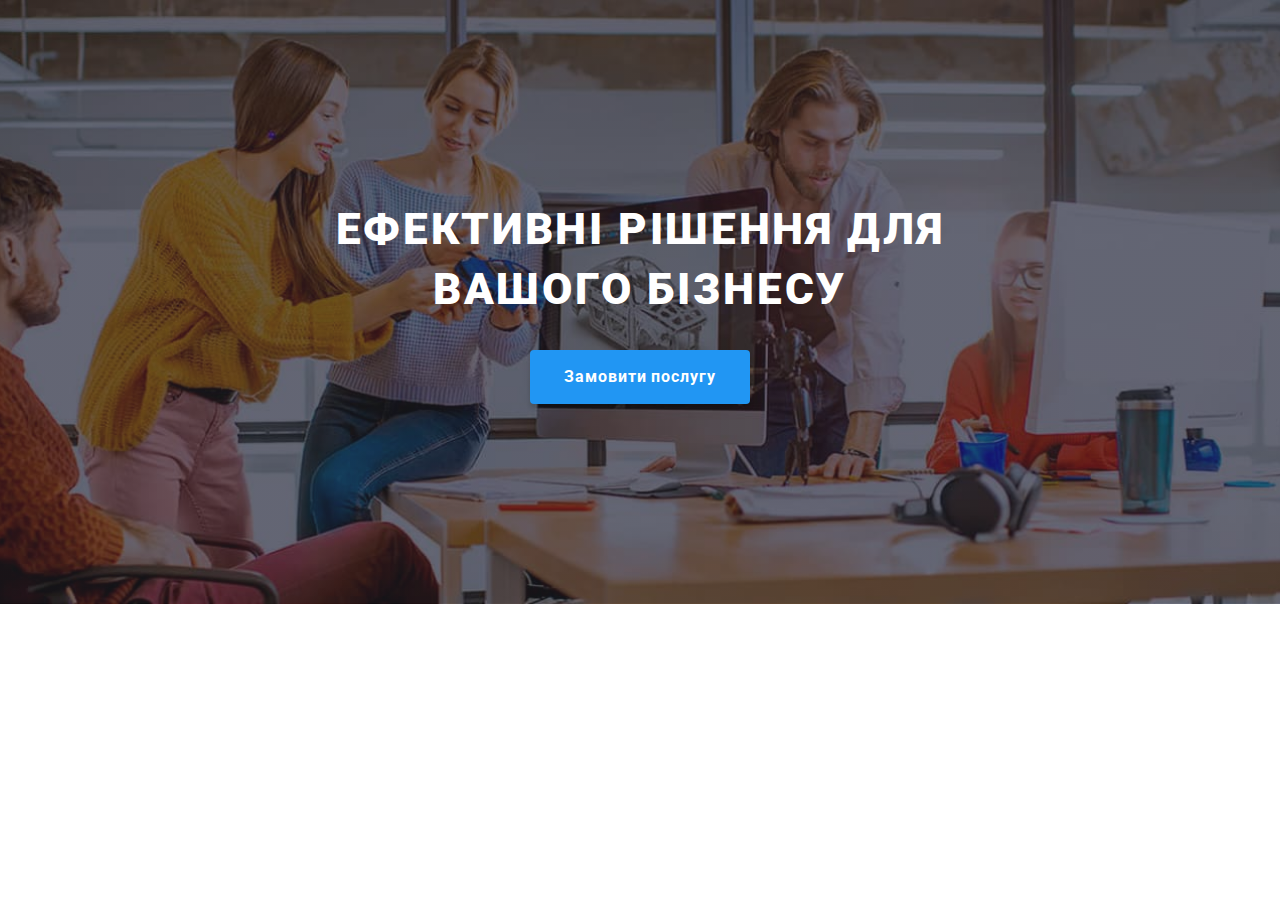
==== commit 1eeeebae: "header" ====
--- a/index.html
+++ b/index.html
@@ -12,7 +12,7 @@
     <link rel="stylesheet" href="./css/main.min.css" />
   </head>
   <body>
-    <header class="head-list">
+    <!-- <header class="head-list">
       <div class="container main-nav">
           <a href="index.html" class="head-list__logo">
             Web<span class="head-list__accent">Studio</span>
@@ -21,7 +21,7 @@
           <nav class="head-list__nav">
             <ul class="site-nav">
               <li class="site-nav__item">
-                <a href="index.html" class="site-nav__link current">Студія</a>
+                <a href="index.html" class="site-nav__link site-nav__link--current">Студія</a>
               </li>
               <li class="site-nav__item">
                 <a href="portfolio.html" class="site-nav__link">Портфоліо</a>
@@ -33,7 +33,7 @@
           </nav>
           <ul class="contact">
             <li class="contact__item">
-              <a href="mailto:info@devstudio.com" class="contact__link">
+              <a href="mailto:info@devstudio.com" class="contact__link mail">
                 <svg class="contact__icon email" width="16" height="12">
                   <use href="./images/icons.svg#email"></use>
                 </svg>
@@ -41,7 +41,7 @@
               </a>
             </li>
             <li class="contact__item">
-              <a href="tel:+380961111111" class="contact__link">
+              <a href="tel:+380961111111" class="contact__link number">
                 <svg class="contact__icon smartphone" width="10" height="16">
                   <use href="./images/icons.svg#smartphone"></use>
                 </svg>
@@ -63,35 +63,34 @@
               <a href="#" class="community__link">LinkedIn</a>
             </li>
           </ul>
-          <button class="head-list__close-menu button" type="button" data-menu-close>
+          <button class="head-list__close-menu" type="button" data-menu-close>
             <svg class="head-list__menu-icon" width="40" height="40">
             <use href="./images/icons.svg#close-menu"></use>
             </svg>
           </button>
         </div>
-        <button class="head-list__open-menu button" type="button" data-menu-open>
+        <button class="head-list__open-menu" type="button" data-menu-open>
           <svg class="head-list__menu-icon" width="40" height="40">
             <use href="./images/icons.svg#open-menu"></use>
           </svg>
         </button>
       </div>
     </header>
-
-    <main>
-      <!--Шапка-->
-
-      <!-- <section class="hero">
-        <div class="container">
-          <h1 class="hero__title">Ефективні рішення для вашого бізнесу</h1>
-          <button type="button" class="button" data-modal-open>
-            Замовити послугу
-          </button>
-        </div>
-      </section> -->
-
-      <!--Особливості-->
-
-      <!-- <section class="feature">
+    <main> -->
+    <!--Шапка-->
+
+    <section class="hero">
+      <div class="container">
+        <h1 class="hero__title">Ефективні рішення для вашого бізнесу</h1>
+        <button type="button" class="button" data-modal-open>
+          Замовити послугу
+        </button>
+      </div>
+    </section>
+
+    <!--Особливості-->
+
+    <!-- <section class="feature">
         <div class="container">
           <h2 class="visually-hidden">Наші особливості</h2>
           <ul class="feature__list">
@@ -146,9 +145,9 @@
         </div>
       </section> -->
 
-      <!--Чим ми займаємося-->
-
-      <!-- <section class="work">
+    <!--Чим ми займаємося-->
+
+    <!-- <section class="work">
         <div class="container">
           <h2 class="work__title">Чим ми займаємося</h2>
           <ul class="work__list">
@@ -186,9 +185,9 @@
         </div>
       </section> -->
 
-      <!--Наша команда-->
-
-      <!-- <section class="team">
+    <!--Наша команда-->
+
+    <!-- <section class="team">
         <div class="container">
           <h2 class="team__title">Наша команда</h2>
           <ul class="team__list">
@@ -344,7 +343,7 @@
         </div>
       </section> -->
 
-      <!-- <section class="clients">
+    <!-- <section class="clients">
         <div class="container">
           <h2 class="clients__title">Постійні клієнти</h2>
           <ul class="clients__list">
@@ -564,5 +563,6 @@
     </div>
 
     <script src="./js/modal.js"></script>
+    <script src="./js/mobile-menu.js"></script>
   </body>
 </html>
--- a/css/main.min.css
+++ b/css/main.min.css
@@ -1 +1 @@
-h1,h2,h3{text-align:center;margin:0}ul{margin:0;padding:0;list-style:none}p{margin:0;padding:0}img{display:block}/*! modern-normalize v1.1.0 | MIT License | https://github.com/sindresorhus/modern-normalize */*,::after,::before{box-sizing:border-box}html{-moz-tab-size:4;tab-size:4}html{line-height:1.15;-webkit-text-size-adjust:100%}body{margin:0}body{font-family:system-ui,-apple-system,"Segoe UI",Roboto,Helvetica,Arial,sans-serif,"Apple Color Emoji","Segoe UI Emoji"}hr{height:0;color:inherit}abbr[title]{text-decoration:underline dotted}b,strong{font-weight:bolder}code,kbd,pre,samp{font-family:ui-monospace,SFMono-Regular,Consolas,"Liberation Mono",Menlo,monospace;font-size:1em}small{font-size:80%}sub,sup{font-size:75%;line-height:0;position:relative;vertical-align:baseline}sub{bottom:-0.25em}sup{top:-0.5em}table{text-indent:0;border-color:inherit}button,input,optgroup,select,textarea{font-family:inherit;font-size:100%;line-height:1.15;margin:0}button,select{text-transform:none}[type=button],[type=reset],[type=submit],button{-webkit-appearance:button}::-moz-focus-inner{border-style:none;padding:0}:-moz-focusring{outline:1px dotted ButtonText}:-moz-ui-invalid{box-shadow:none}legend{padding:0}progress{vertical-align:baseline}::-webkit-inner-spin-button,::-webkit-outer-spin-button{height:auto}[type=search]{-webkit-appearance:textfield;outline-offset:-2px}::-webkit-search-decoration{-webkit-appearance:none}::-webkit-file-upload-button{-webkit-appearance:button;font:inherit}summary{display:list-item}:root{--main-color: #757575;--accent-color: #2196F3;--title-text-color: #212121;--white-color: #FFFFFF}body{background-color:var(--white-color);color:var(--main-color);font-family:Roboto,sans-serif;letter-spacing:.03em;font-size:14px}body.is-hidden{overflow-y:hidden}.container{width:100%;margin:auto;padding-left:15px;padding-right:15px}@media screen and (min-width: 480px){.container{width:480px}}@media screen and (min-width: 768px){.container{width:768px}}@media screen and (min-width: 1200px){.container{width:1200px}}.visually-hidden{position:absolute;white-space:nowrap;width:1px;height:1px;overflow:hidden;border:0;padding:0;clip:rect(0 0 0 0);clip-path:inset(50%);margin:-1px}.head-list{border-bottom:1px solid #ececec}.main-nav{display:flex;align-items:center}.head-list__logo{color:var(--accent-color);font-family:Raleway,sans-serif;font-weight:700;font-size:26px;line-height:1.19;text-decoration-line:none;padding:15px 0 16px}@media screen and (min-width: 768px){.head-list__logo{line-height:1.29;padding:26px 0;margin-right:87px}}@media screen and (min-width: 1200px){.head-list__logo{padding:24px 0 25px 0;margin-right:92px}}.head-list__nav{display:flex;align-items:center}@media screen and (max-width: 767px){.head-list__nav{margin-top:0;margin-bottom:auto}}.head-list__accent{color:#000}.site-nav{display:flex;margin-left:93px}.site-nav__item+.site-nav__item{margin-left:50px}.site-nav__link,.contact__link{font-weight:500;line-height:1.14;letter-spacing:.02em;text-decoration-line:none;transition-property:color;transition-duration:250ms;transition-timing-function:cubic-bezier(0.4, 0, 0.2, 1)}.site-nav__link{position:relative;display:block;padding-top:32px;padding-bottom:32px;color:var(--title-text-color)}.site-nav__link::after{content:"";position:absolute;left:0;bottom:-1px;display:block;width:100%;height:4px;background-color:var(--accent-color);border-radius:2px;opacity:0}.site-nav__link:hover,.site-nav__linkfocus{color:var(--accent-color)}.site-nav__link.current{color:var(--accent-color)}.site-nav__link.current::after{opacity:1}.contact{display:flex;margin-left:auto;flex-direction:column-reverse;margin-bottom:64px}@media screen and (min-width: 768px){.contact{flex-direction:column;margin:0 0 0 auto}}@media screen and (min-width: 1200px){.contact{flex-direction:row}}.contact__item+.contact__item{margin-left:50px}.contact__link{display:flex;gap:10px;align-items:center;color:var(--main-color)}.contact__link:hover,.contact__linkfocus{color:var(--accent-color)}.contact__link:hover .contact__icon,.contact__linkfocus .contact__icon{fill:var(--accent-color)}.contact__icon{fill:var(--main-color);transition-property:fill;transition-duration:250ms;transition-timing-function:cubic-bezier(0.4, 0, 0.2, 1)}.head-list__open-menu{display:flex;background-color:rgba(0,0,0,0);margin-right:0;margin-left:auto}@media screen and (min-width: 768px){.head-list__open-menu{display:none}}.head-list__close-menu{position:absolute;top:10px;right:15px;display:flex;background-color:rgba(0,0,0,0);cursor:pointer}.head-list__close-menu:hover,.head-list__close-menu:focus{color:var(--accent-color)}@media screen and (min-width: 768px){.head-list__close-menu{display:none}}.head-list__community{display:flex;flex-wrap:wrap;row-gap:10px}@media screen and (max-width: 767px){.head-list__side-menu{z-index:10;position:fixed;top:0;left:0;width:100vw;height:100vh;overflow-y:auto;overflow-x:hidden;background-color:var(--white-color);opacity:1;transform:translateX(0%);transition:transform .25s cubic-bezier(0.4, 0, 0.2, 1),opacity .25s cubic-bezier(0.4, 0, 0.2, 1);padding:48px 40px;display:flex;flex-direction:column}.head-list__side-menu.is-hide{opacity:0;transform:translateX(100%);pointer-events:none}}@media screen and (min-width: 768px){.head-list__side-menu{display:flex;width:100%}}@media screen and (min-width: 768px){.community{display:none}}.community__link{font-weight:500;font-size:18px;line-height:22px;letter-spacing:.02em;color:#2196f3;text-decoration:none}.community__item{position:relative}.community__item:not(:last-child){margin-right:20px}.community__item:not(:last-child)::after{position:absolute;content:"";right:-10px;top:50%;transform:translateY(-50%);background-color:rgba(33,33,33,.2);width:1px;height:100%}.hero{padding-top:200px;padding-bottom:200px;background-color:#2f303a;text-align:center;max-width:1600px;margin-left:auto;margin-right:auto;background:linear-gradient(to right, rgba(47, 48, 58, 0.4), rgba(47, 48, 58, 0.4)),url(../images/hero.jpg);background-size:cover;background-repeat:no-repeat;background-position:center}.hero__title{margin:0 auto;width:696px;color:var(--white-color);font-weight:900;font-size:44px;line-height:1.36;letter-spacing:.06em;text-transform:uppercase}button{font-family:inherit}.button{border-radius:4px;border-color:rgba(0,0,0,0);padding:10px 32px;margin-top:30px;background-color:var(--accent-color);color:var(--white-color);box-shadow:0px 4px 4px rgba(0,0,0,.15);font-size:16px;font-weight:700;line-height:1.87;letter-spacing:.06em;cursor:pointer;transition-property:background-color;transition-duration:250ms;transition-timing-function:cubic-bezier(0.4, 0, 0.2, 1)}.button:hover{background-color:#188ce8}.feature{padding-top:60px;padding-bottom:60px}@media screen and (min-width: 1200px){.feature{padding-top:94px;padding-bottom:94px}}.feature__list{display:flex;flex-wrap:wrap;gap:30px}.feature__item{flex-basis:100%}@media screen and (min-width: 768px)and (max-width: 1199px){.feature__item{flex-basis:calc((100% - 30px)/2)}}@media screen and (min-width: 1200px){.feature__item{flex-basis:calc((100% - 90px)/4)}}.thumb{display:flex;align-items:center;justify-content:center;background:#f5f4fa;border-radius:4px;margin-bottom:30px;width:450px;min-height:226px;text-align:center}@media screen and (min-width: 768px){.thumb{width:354px;min-height:226px}}@media screen and (min-width: 1200px){.thumb{width:270px;min-height:120px}}.feature__title{margin-bottom:10px;color:var(--title-text-color);font-size:14px;line-height:1.14;text-transform:uppercase;text-align:center}@media screen and (min-width: 768px){.feature__title{text-align:start}}.feature__text{line-height:1.71}.work{padding-bottom:94px}@media screen and (max-width: 1200px){.work{display:none}}.work__list{display:flex}.work__list .work__item+.work__item{margin-left:30px}.work__title{color:var(--title-text-color);font-size:36px;line-height:1.17;margin-bottom:50px}.img-container{position:relative}.work__text{color:var(--white-color);font-weight:700;position:absolute;bottom:0;right:0;margin:0;width:100%;height:70px;background-color:rgba(47,48,58,.8);display:flex;justify-content:center;align-items:center}.team{background-color:#f5f4fa;padding-top:60px;padding-bottom:60px}@media screen and (min-width: 1200px){.team{padding-top:94px;padding-bottom:94px}}.team__title{color:var(--title-text-color);font-size:28px;line-height:1.18;margin-bottom:30px}@media screen and (min-width: 1200px){.team__title{margin-bottom:50px;font-size:36px;line-height:1.16}}.team__list{display:flex;flex-wrap:wrap;gap:30px}.team__item{background-color:var(--white-color);border-radius:4px;box-shadow:0px 4px 4px 0px rgba(0,0,0,.2),0px 1px 1px 0px rgba(0,0,0,.14),0px 1px 3px 0px rgba(0,0,0,.12);flex-basis:100%}@media screen and (min-width: 768px){.team__item{flex-basis:calc((100% - 30px)/2)}}@media screen and (min-width: 1200px){.team__item{flex-basis:calc((100% - 90px)/4)}}.person{padding:30px 0 24px 0}@media screen and (min-width: 1200px){.person{padding:30px 0}}.person__title{color:var(--title-text-color);font-weight:500;font-size:16px;line-height:1.19;margin-bottom:10px}.person__text{font-size:16px;line-height:1.19;text-align:center;margin-bottom:16px}.person__social-links{display:flex;align-items:center;justify-content:center;gap:10px}.person__social-circle{display:flex;border-radius:50%;width:44px;height:44px;align-items:center;justify-content:center;fill:#fff;transition-property:background;transition-duration:250ms;transition-timing-function:cubic-bezier(0.4, 0, 0.2, 1)}.person__social-circle:hover,.person__social-circle:focus{background:var(--accent-color)}.person__social-circle:hover .person__social-icon,.person__social-circle:focus .person__social-icon{fill:var(--white-color)}.person__social-icon{fill:#afb1b8;transition-property:fill;transition-duration:250ms;transition-timing-function:cubic-bezier(0.4, 0, 0.2, 1)}.clients{padding-top:60px;padding-bottom:60px}@media screen and (min-width: 1200px){.clients{padding-top:94px;padding-bottom:94px}}.clients__title{color:var(--title-text-color);font-size:28px;line-height:1.17;margin-bottom:30px}@media screen and (min-width: 1200px){.clients__title{font-size:36px;margin-bottom:50px}}.clients__list{display:flex;flex-wrap:wrap;justify-content:center;gap:30px}@media screen and (min-width: 1200px){.clients__list{display:flex;gap:30px}}.clients__link{display:flex;border:1px solid #afb1b8;width:210px;height:92px;border-radius:4px;align-items:center;justify-content:center;transition-property:border-color;transition-duration:250ms;transition-timing-function:cubic-bezier(0.4, 0, 0.2, 1)}.clients__link:hover,.clients__link:focus{border-color:var(--accent-color)}.clients__link:hover .clients__icon,.clients__link:focus .clients__icon{fill:var(--accent-color)}@media screen and (min-width: 768px){.clients__link{width:226px}}@media screen and (min-width: 1200px){.clients__link{width:170px}}.clients__icon{fill:#afb1b8;width:106px;height:60px;transition-property:fill;transition-duration:250ms;transition-timing-function:cubic-bezier(0.4, 0, 0.2, 1)}.page-foot{background-color:#2f303a;padding-top:60px;padding-bottom:60px}.footer-content{display:flex;flex-direction:column;align-items:center;row-gap:60px}@media screen and (min-width: 768px){.footer-content{flex-direction:row;align-items:baseline;justify-content:space-around;flex-wrap:wrap}}@media screen and (min-width: 1200px){.footer-content{justify-content:unset;flex-wrap:nowrap}}.page-foot__logo{color:var(--accent-color);font-family:Raleway,sans-serif;font-weight:700;font-size:24px;line-height:1.17;text-decoration-line:none;text-align:center;display:inline-block;margin-bottom:20px}@media screen and (min-width: 1200px){.page-foot__logo{font-size:26px;line-height:1.19;text-align:left}}.page-foot__address-block{text-align:center}.page-foot__logo .page-foot__accent{color:var(--white-color)}.address-list{font-style:inherit}.address-list__contact .address-list__link{color:rgba(255,255,255,.6);line-height:1.71;text-decoration-line:none;transition-property:color;transition-duration:250ms;transition-timing-function:cubic-bezier(0.4, 0, 0.2, 1)}.address-list__contact .address-list__link:hover,.address-list__contact .address-list__link:focus{color:var(--accent-color)}.address-list__contact .address-list__map{color:var(--white-color);line-height:1.71;text-decoration-line:none}.address-list__contact .address-list__item+.address-list__item{margin-top:8px}@media screen and (min-width: 1200px){.address-list__contact .address-list__item+.address-list__item{margin-top:9px}}.social-foot{text-align:center}@media screen and (min-width: 1200px){.social-foot{margin-left:70px}}.social-foot__title,.footer-form__title{margin-bottom:20px;font-weight:700;line-height:1.14;color:var(--white-color);text-align:center;margin-bottom:20px}@media screen and (min-width: 1200px){.social-foot__title,.footer-form__title{text-align:left}}.social-foot__links{display:flex;align-items:center;justify-content:center;gap:10px}.social-foot__icon{fill:var(--white-color)}.social-foot__circle{background-color:#44454e;display:flex;border-radius:50%;width:44px;height:44px;align-items:center;justify-content:center;fill:#fff;transition-property:background;transition-duration:250ms;transition-timing-function:cubic-bezier(0.4, 0, 0.2, 1)}.social-foot__circle:hover,.social-foot__circlefocus{background:var(--accent-color)}.footer-form{width:100%}@media screen and (min-width: 768px)and (max-width: 1199px){.footer-form{max-width:450px}}@media screen and (min-width: 1200px){.footer-form{margin-left:93px}}@media screen and (min-width: 1200px){.footer-form__form{display:flex;justify-content:center;align-items:baseline}}.footer-form__input{border:1px solid rgba(255,255,255,.3);border-radius:4px;width:100%;height:50px;background-color:#2f303a;padding:15px 16px;margin-bottom:20px;color:var(--white-color)}.footer-form__input::placeholder{font-weight:400;font-size:16px;line-height:20px;display:flex;align-items:center;color:rgba(255,255,255,.6)}@media screen and (min-width: 1200px){.footer-form__input{width:358px}}.footer-form__button{background:var(--accent-color);box-shadow:0px 4px 4px rgba(0,0,0,.15);border-radius:4px;border-color:rgba(0,0,0,0);padding:10px 28px;height:50px;font-weight:700;font-size:16px;line-height:1.87;display:flex;align-items:center;text-align:center;letter-spacing:.06em;color:var(--white-color);margin:0 auto;cursor:pointer;transition-property:background-color;transition-duration:250ms;transition-timing-function:cubic-bezier(0.4, 0, 0.2, 1)}.footer-form__button:hover{background-color:#188ce8}.footer-form__icon{margin-left:10px}.portfolio{padding-top:94px;padding-bottom:94px}.filters{display:flex;align-items:center;margin-bottom:50px;justify-content:center}.filters .filters__item+.filters__item{margin-left:8px}.filters__button{padding:6px 22px;border-color:rgba(0,0,0,0);background-color:#f5f4fa;color:var(--title-text-color);font-weight:500;font-size:16px;line-height:1.63;text-align:center;cursor:pointer;border-radius:4px;transition-property:color,background-color,box-shadow;transition-duration:250ms;transition-timing-function:cubic-bezier(0.4, 0, 0.2, 1)}.filters__button:hover,.filters__button:focus{background-color:var(--accent-color);color:var(--white-color);box-shadow:4px 4px 6px 0px rgba(0,0,0,.16),0px 4px 4px 0px rgba(0,0,0,.06),0px 1px 1px 0px rgba(0,0,0,.12)}.card{display:flex;flex-wrap:wrap;justify-content:center}.product__title{color:var(--title-text-color);font-size:18px;line-height:2;letter-spacing:.06em;text-align:left;margin-bottom:4px}.product__name{font-size:16px;line-height:1.88}.product-text{padding:20px 24px;border:1px solid #eee;border-top:none;color:var(--main-color)}.card__item{margin-right:30px;margin-bottom:30px;transition-property:box-shadow;transition-duration:250ms;transition-timing-function:cubic-bezier(0.4, 0, 0.2, 1)}.card__item:hover,.card__item:focus{box-shadow:1px 4px 6px 0px rgba(0,0,0,.16)}.card__item:nth-child(3n){margin-right:0}.card__item:nth-last-child(-n+3){margin-bottom:0}.card__link{text-decoration-line:none}.card__link:hover .product__overlay,.card__link:focus .product__overlay{transform:translateY(0)}.product{position:relative;overflow:hidden}.product__text{font-weight:400;font-size:18px;line-height:1.55;color:var(--white-color)}.product__overlay{padding-top:63px;padding-bottom:63px;padding-left:24px;padding-right:24px;position:absolute;height:100%;width:100%;background-color:rgba(33,150,243,.9);display:flex;align-items:center;justify-content:center;left:0;bottom:0;transition-duration:250ms;transition-property:transform;transition-timing-function:cubic-bezier(0.4, 0, 0.2, 1);transform:translateY(100%)}.is-hidden{visibility:hidden;opacity:0;cursor:pointer}.backdrop{position:fixed;left:0;top:0;width:100%;min-height:100vh;background-color:rgba(0,0,0,.2);z-index:1;transition-duration:250ms;transition-timing-function:cubic-bezier(0.4, 0, 0.2, 1);transition-property:opacity,visibility}.modal{width:528px;height:581px;position:absolute;top:0;right:0;bottom:0;left:0;padding:40px;margin:auto;background-color:var(--white-color);box-shadow:0 1px 3px rgba(0,0,0,.12),0 1px 1px rgba(0,0,0,.14),0 2px 1px rgba(0,0,0,.2);border-radius:4px}.modal__close-button{position:absolute;display:flex;justify-content:center;align-items:center;top:8px;right:8px;width:30px;height:30px;background-color:var(--white-color);border:1px solid rgba(0,0,0,.1);border-radius:50px}.modal__close-button:hover,.modal__close-button:focus{fill:var(--accent-color);cursor:pointer}.modal__close-icon{transition:fill 250ms cubic-bezier(0.4, 0, 0.2, 1)}.form__title{margin-bottom:12px;font-weight:700;font-size:20px;line-height:1.15;text-align:center;color:var(--title-text-color)}.form__label{display:block;padding-bottom:4px;font-weight:400;font-size:12px;line-height:1.17;letter-spacing:.01em;color:var(--main-color)}.form__input-wrapper{position:relative;margin-bottom:10px}.form__icon{position:absolute;left:12px;top:50%;transform:translateY(-50%);transition:fill 250ms cubic-bezier(0.4, 0, 0.2, 1)}.form__input{border:1px solid rgba(33,33,33,.2);border-radius:4px;width:100%;height:40px;outline:none;padding:12px 16px;font-weight:400;font-size:12px;line-height:14px;letter-spacing:.01em;color:var(--title-text-color);transition:border-color 250ms cubic-bezier(0.4, 0, 0.2, 1)}.form__input:focus{border-color:var(--accent-color)}.form__input:focus+.form__icon{fill:var(--accent-color)}.form__input::placeholder{color:rgba(117,117,117,.5)}.form__input-field{padding-left:45px}.form__message-area{height:120px;resize:none;margin-bottom:20px}.form__button{display:flex;margin:0 auto}.form__input-wrapper{position:relative;margin-bottom:10px}.checkbox{opacity:0;z-index:-1;position:absolute}.checkbox:checked+.checkbox__label .checkbox__wrap{background-color:var(--accent-color);border:var(--accent-color)}.checkbox:checked+.checkbox__label .checkbox__wrap .checkbox__icon{opacity:1}.checkbox__wrap{position:relative;display:flex;justify-content:center;align-items:center;width:16px;height:15px;border-radius:2px;border:2px solid var(--title-text-color);margin-right:7px;cursor:pointer;transition:border background-color 250ms cubic-bezier(0.4, 0, 0.2, 1)}.checkbox__label{display:flex;align-items:center;justify-content:center;gap:7px;margin-bottom:30px}.checkbox__icon{opacity:0}.checkbox__text{font-weight:400;line-height:1.71}.checkbox__link{color:var(--accent-color)}/*# sourceMappingURL=main.min.css.map */+h1,h2,h3{text-align:center;margin:0}ul{margin:0;padding:0;list-style:none}p{margin:0;padding:0}img{display:block}/*! modern-normalize v1.1.0 | MIT License | https://github.com/sindresorhus/modern-normalize */*,::after,::before{box-sizing:border-box}html{-moz-tab-size:4;tab-size:4}html{line-height:1.15;-webkit-text-size-adjust:100%}body{margin:0}body{font-family:system-ui,-apple-system,"Segoe UI",Roboto,Helvetica,Arial,sans-serif,"Apple Color Emoji","Segoe UI Emoji"}hr{height:0;color:inherit}abbr[title]{text-decoration:underline dotted}b,strong{font-weight:bolder}code,kbd,pre,samp{font-family:ui-monospace,SFMono-Regular,Consolas,"Liberation Mono",Menlo,monospace;font-size:1em}small{font-size:80%}sub,sup{font-size:75%;line-height:0;position:relative;vertical-align:baseline}sub{bottom:-0.25em}sup{top:-0.5em}table{text-indent:0;border-color:inherit}button,input,optgroup,select,textarea{font-family:inherit;font-size:100%;line-height:1.15;margin:0}button,select{text-transform:none}[type=button],[type=reset],[type=submit],button{-webkit-appearance:button}::-moz-focus-inner{border-style:none;padding:0}:-moz-focusring{outline:1px dotted ButtonText}:-moz-ui-invalid{box-shadow:none}legend{padding:0}progress{vertical-align:baseline}::-webkit-inner-spin-button,::-webkit-outer-spin-button{height:auto}[type=search]{-webkit-appearance:textfield;outline-offset:-2px}::-webkit-search-decoration{-webkit-appearance:none}::-webkit-file-upload-button{-webkit-appearance:button;font:inherit}summary{display:list-item}:root{--main-color: #757575;--accent-color: #2196F3;--title-text-color: #212121;--white-color: #FFFFFF;--general-transition-effect: .25s cubic-bezier(0.4, 0, 0.2, 1)}body{background-color:var(--white-color);color:var(--main-color);font-family:Roboto,sans-serif;letter-spacing:.03em;font-size:14px}body.is-hidden{overflow-y:hidden}button{color:inherit;margin:0;padding:0}.container{max-width:480px;margin:0 auto;padding-left:15px;padding-right:15px}@media screen and (min-width: 768px){.container{max-width:768px}}@media screen and (min-width: 1200px){.container{max-width:1200px}}.visually-hidden{position:absolute;white-space:nowrap;width:1px;height:1px;overflow:hidden;border:0;padding:0;clip:rect(0 0 0 0);clip-path:inset(50%);margin:-1px}.head-list{border-bottom:1px solid #ececec}.main-nav{display:flex;align-items:center}.head-list__logo{color:var(--accent-color);font-family:Raleway,sans-serif;font-weight:700;font-size:24px;line-height:1.17;text-decoration-line:none;padding:15px 0 16px}@media screen and (min-width: 768px){.head-list__logo{padding:26px 0;margin-right:87px}}@media screen and (min-width: 1200px){.head-list__logo{line-height:1.29;padding:24px 0 25px 0;margin-right:92px}}.head-list__nav{display:flex;align-items:center}@media screen and (max-width: 767px){.head-list__nav{margin-top:0;margin-bottom:auto}}.head-list__accent{color:#000}.site-nav{display:flex;flex-direction:column}@media screen and (min-width: 768px){.site-nav{flex-direction:row}}.site-nav__item{margin-bottom:32px}@media screen and (min-width: 768px){.site-nav__item{margin-bottom:0}.site-nav__item:not(:last-child){margin-right:50px}}.site-nav__link{display:inline-block;color:var(--title-text-color);font-weight:500;font-size:40px;line-height:47px;letter-spacing:.02em;text-decoration:none;transition:color var(--general-transition-effect)}@media screen and (min-width: 768px){.site-nav__link{position:relative;font-size:14px;line-height:1.16;padding:32px 0}.site-nav__link:focus::after,.site-nav__link:hover::after{left:0;width:100%}.site-nav__link::after{position:absolute;content:"";right:0;bottom:-1px;height:4px;width:0%;border-radius:2px;background-color:var(--accent-color);transition:width var(--general-transition-effect)}}.site-nav__link:focus,.site-nav__link:hover{color:var(--accent-color)}.site-nav__link--current{color:var(--accent-color)}.site-nav__link--current::after{width:100%}.contact{display:flex;flex-direction:column-reverse;margin-bottom:64px}@media screen and (min-width: 768px){.contact{flex-direction:column;margin:0 0 0 auto}}@media screen and (min-width: 1200px){.contact{flex-direction:row}}@media screen and (max-width: 767px){.contact__item:not(:first-child){margin-bottom:32px}}@media screen and (min-width: 768px){.contact__item:not(:last-child){margin-bottom:10px}}@media screen and (min-width: 1200px){.contact__item:not(:last-child){margin-right:30px;margin-bottom:0}}.contact__link{font-weight:500;text-decoration:none;letter-spacing:.02em;display:flex;color:var(--main-color);transition:color var(--general-transition-effect)}.contact__link:focus,.contact__link:hover{color:var(--accent-color)}.contact__link.number{font-size:34px;line-height:40px}@media screen and (max-width: 767px){.contact__link.number{color:#2196f3}}@media screen and (min-width: 768px){.contact__link.number{align-items:center;font-size:12px;line-height:1.16;padding-bottom:20px}}@media screen and (min-width: 1200px){.contact__link.number{font-size:14px;line-height:1.14;padding:32px 0}}.contact__link.mail{font-size:24px;line-height:28px}@media screen and (min-width: 768px){.contact__link.mail{align-items:center;font-size:12px;line-height:1.16;padding-top:20px}}@media screen and (min-width: 1200px){.contact__link.mail{font-size:14px;line-height:1.14;padding:32px 0}}.contact__icon{display:none;fill:currentColor}@media screen and (min-width: 768px){.contact__icon{display:inline;margin-right:8px}}@media screen and (min-width: 1200px){.contact__icon{margin-right:10px}}@media screen and (min-width: 768px){.contact__link.mail>.contact__icon{width:14px;height:10px}}@media screen and (min-width: 1200px){.contact__link.mail>.contact__icon{width:16px;height:12px}}@media screen and (min-width: 768px){.contact__link.number>.contact__icon{width:10px;height:14px}}@media screen and (min-width: 1200px){.contact__link.number>.contact__icon{width:10px;height:16px}}.head-list__open-menu{display:flex;background-color:rgba(0,0,0,0);margin-right:0;margin-left:auto;font-family:"Roboto";font-size:16px;border:none;border-radius:4px;cursor:pointer}@media screen and (min-width: 768px){.head-list__open-menu{display:none}}.head-list__close-menu{position:absolute;top:10px;right:15px;display:flex;background-color:rgba(0,0,0,0);border:none;border-radius:4px;cursor:pointer}.head-list__close-menu:hover,.head-list__close-menu:focus{color:var(--accent-color)}@media screen and (min-width: 768px){.head-list__close-menu{display:none}}.head-list__community{display:flex;flex-wrap:wrap;row-gap:10px}@media screen and (min-width: 768px){.community{display:none}}.community__link{font-weight:500;font-size:18px;line-height:22px;letter-spacing:.02em;color:#2196f3;text-decoration:none}.community__item{position:relative}.community__item:not(:last-child){margin-right:20px}.community__item:not(:last-child)::after{position:absolute;content:"";right:-10px;top:50%;transform:translateY(-50%);background-color:rgba(33,33,33,.2);width:1px;height:100%}@media screen and (max-width: 767px){.head-list__side-menu{z-index:10;position:fixed;top:0;left:0;width:100vw;height:100vh;overflow-y:auto;overflow-x:hidden;background-color:var(--white-color);opacity:1;transform:translateX(0%);transition:transform var(--general-transition-effect),opacity var(--general-transition-effect);padding:48px 40px;display:flex;flex-direction:column}.head-list__side-menu.is-hide{opacity:0;transform:translateX(100%);pointer-events:none}}@media screen and (min-width: 768px){.head-list__side-menu{display:flex;width:100%}}.hero{padding-top:200px;padding-bottom:200px;background-color:#2f303a;text-align:center;max-width:1600px;margin-left:auto;margin-right:auto;background:linear-gradient(to right, rgba(47, 48, 58, 0.4), rgba(47, 48, 58, 0.4)),url(../images/hero.jpg);background-size:cover;background-repeat:no-repeat;background-position:center}.hero__title{margin:0 auto;width:696px;color:var(--white-color);font-weight:900;font-size:44px;line-height:1.36;letter-spacing:.06em;text-transform:uppercase}button{font-family:inherit}.button{border-radius:4px;border-color:rgba(0,0,0,0);padding:10px 32px;margin-top:30px;background-color:var(--accent-color);color:var(--white-color);box-shadow:0px 4px 4px rgba(0,0,0,.15);font-size:16px;font-weight:700;line-height:1.87;letter-spacing:.06em;cursor:pointer;transition-property:background-color;transition-duration:250ms;transition-timing-function:cubic-bezier(0.4, 0, 0.2, 1)}.button:hover{background-color:#188ce8}.feature{padding-top:60px;padding-bottom:60px}@media screen and (min-width: 1200px){.feature{padding-top:94px;padding-bottom:94px}}.feature__list{display:flex;flex-wrap:wrap;gap:30px}.feature__item{flex-basis:100%}@media screen and (min-width: 768px)and (max-width: 1199px){.feature__item{flex-basis:calc((100% - 30px)/2)}}@media screen and (min-width: 1200px){.feature__item{flex-basis:calc((100% - 90px)/4)}}.thumb{display:flex;align-items:center;justify-content:center;background:#f5f4fa;border-radius:4px;margin-bottom:30px;width:450px;min-height:226px;text-align:center}@media screen and (min-width: 768px){.thumb{width:354px;min-height:226px}}@media screen and (min-width: 1200px){.thumb{width:270px;min-height:120px}}.feature__title{margin-bottom:10px;color:var(--title-text-color);font-size:14px;line-height:1.14;text-transform:uppercase;text-align:center}@media screen and (min-width: 768px){.feature__title{text-align:start}}.feature__text{line-height:1.71}.work{padding-bottom:94px}@media screen and (max-width: 1200px){.work{display:none}}.work__list{display:flex}.work__list .work__item+.work__item{margin-left:30px}.work__title{color:var(--title-text-color);font-size:36px;line-height:1.17;margin-bottom:50px}.img-container{position:relative}.work__text{color:var(--white-color);font-weight:700;position:absolute;bottom:0;right:0;margin:0;width:100%;height:70px;background-color:rgba(47,48,58,.8);display:flex;justify-content:center;align-items:center}.team{background-color:#f5f4fa;padding-top:60px;padding-bottom:60px}@media screen and (min-width: 1200px){.team{padding-top:94px;padding-bottom:94px}}.team__title{color:var(--title-text-color);font-size:28px;line-height:1.18;margin-bottom:30px}@media screen and (min-width: 1200px){.team__title{margin-bottom:50px;font-size:36px;line-height:1.16}}.team__list{display:flex;flex-wrap:wrap;gap:30px}.team__item{background-color:var(--white-color);border-radius:4px;box-shadow:0px 4px 4px 0px rgba(0,0,0,.2),0px 1px 1px 0px rgba(0,0,0,.14),0px 1px 3px 0px rgba(0,0,0,.12);flex-basis:100%}@media screen and (min-width: 768px){.team__item{flex-basis:calc((100% - 30px)/2)}}@media screen and (min-width: 1200px){.team__item{flex-basis:calc((100% - 90px)/4)}}.person{padding:30px 0 24px 0}@media screen and (min-width: 1200px){.person{padding:30px 0}}.person__title{color:var(--title-text-color);font-weight:500;font-size:16px;line-height:1.19;margin-bottom:10px}.person__text{font-size:16px;line-height:1.19;text-align:center;margin-bottom:16px}.person__social-links{display:flex;align-items:center;justify-content:center;gap:10px}.person__social-circle{display:flex;border-radius:50%;width:44px;height:44px;align-items:center;justify-content:center;fill:#fff;transition-property:background;transition-duration:250ms;transition-timing-function:cubic-bezier(0.4, 0, 0.2, 1)}.person__social-circle:hover,.person__social-circle:focus{background:var(--accent-color)}.person__social-circle:hover .person__social-icon,.person__social-circle:focus .person__social-icon{fill:var(--white-color)}.person__social-icon{fill:#afb1b8;transition-property:fill;transition-duration:250ms;transition-timing-function:cubic-bezier(0.4, 0, 0.2, 1)}.clients{padding-top:60px;padding-bottom:60px}@media screen and (min-width: 1200px){.clients{padding-top:94px;padding-bottom:94px}}.clients__title{color:var(--title-text-color);font-size:28px;line-height:1.17;margin-bottom:30px}@media screen and (min-width: 1200px){.clients__title{font-size:36px;margin-bottom:50px}}.clients__list{display:flex;flex-wrap:wrap;justify-content:center;gap:30px}@media screen and (min-width: 1200px){.clients__list{display:flex;gap:30px}}.clients__link{display:flex;border:1px solid #afb1b8;width:210px;height:92px;border-radius:4px;align-items:center;justify-content:center;transition-property:border-color;transition-duration:250ms;transition-timing-function:cubic-bezier(0.4, 0, 0.2, 1)}.clients__link:hover,.clients__link:focus{border-color:var(--accent-color)}.clients__link:hover .clients__icon,.clients__link:focus .clients__icon{fill:var(--accent-color)}@media screen and (min-width: 768px){.clients__link{width:226px}}@media screen and (min-width: 1200px){.clients__link{width:170px}}.clients__icon{fill:#afb1b8;width:106px;height:60px;transition-property:fill;transition-duration:250ms;transition-timing-function:cubic-bezier(0.4, 0, 0.2, 1)}.page-foot{background-color:#2f303a;padding-top:60px;padding-bottom:60px}.footer-content{display:flex;flex-direction:column;align-items:center;row-gap:60px}@media screen and (min-width: 768px){.footer-content{flex-direction:row;align-items:baseline;justify-content:space-around;flex-wrap:wrap}}@media screen and (min-width: 1200px){.footer-content{justify-content:unset;flex-wrap:nowrap}}.page-foot__logo{color:var(--accent-color);font-family:Raleway,sans-serif;font-weight:700;font-size:24px;line-height:1.17;text-decoration-line:none;text-align:center;display:inline-block;margin-bottom:20px}@media screen and (min-width: 1200px){.page-foot__logo{font-size:26px;line-height:1.19;text-align:left}}.page-foot__address-block{text-align:center}.page-foot__logo .page-foot__accent{color:var(--white-color)}.address-list{font-style:inherit}.address-list__contact .address-list__link{color:rgba(255,255,255,.6);line-height:1.71;text-decoration-line:none;transition-property:color;transition-duration:250ms;transition-timing-function:cubic-bezier(0.4, 0, 0.2, 1)}.address-list__contact .address-list__link:hover,.address-list__contact .address-list__link:focus{color:var(--accent-color)}.address-list__contact .address-list__map{color:var(--white-color);line-height:1.71;text-decoration-line:none}.address-list__contact .address-list__item+.address-list__item{margin-top:8px}@media screen and (min-width: 1200px){.address-list__contact .address-list__item+.address-list__item{margin-top:9px}}.social-foot{text-align:center}@media screen and (min-width: 1200px){.social-foot{margin-left:70px}}.social-foot__title,.footer-form__title{margin-bottom:20px;font-weight:700;line-height:1.14;color:var(--white-color);text-align:center;margin-bottom:20px}@media screen and (min-width: 1200px){.social-foot__title,.footer-form__title{text-align:left}}.social-foot__links{display:flex;align-items:center;justify-content:center;gap:10px}.social-foot__icon{fill:var(--white-color)}.social-foot__circle{background-color:#44454e;display:flex;border-radius:50%;width:44px;height:44px;align-items:center;justify-content:center;fill:#fff;transition-property:background;transition-duration:250ms;transition-timing-function:cubic-bezier(0.4, 0, 0.2, 1)}.social-foot__circle:hover,.social-foot__circlefocus{background:var(--accent-color)}.footer-form{width:100%}@media screen and (min-width: 768px)and (max-width: 1199px){.footer-form{max-width:450px}}@media screen and (min-width: 1200px){.footer-form{margin-left:93px}}@media screen and (min-width: 1200px){.footer-form__form{display:flex;justify-content:center;align-items:baseline}}.footer-form__input{border:1px solid rgba(255,255,255,.3);border-radius:4px;width:100%;height:50px;background-color:#2f303a;padding:15px 16px;margin-bottom:20px;color:var(--white-color)}.footer-form__input::placeholder{font-weight:400;font-size:16px;line-height:20px;display:flex;align-items:center;color:rgba(255,255,255,.6)}@media screen and (min-width: 1200px){.footer-form__input{width:358px}}.footer-form__button{background:var(--accent-color);box-shadow:0px 4px 4px rgba(0,0,0,.15);border-radius:4px;border-color:rgba(0,0,0,0);padding:10px 28px;height:50px;font-weight:700;font-size:16px;line-height:1.87;display:flex;align-items:center;text-align:center;letter-spacing:.06em;color:var(--white-color);margin:0 auto;cursor:pointer;transition-property:background-color;transition-duration:250ms;transition-timing-function:cubic-bezier(0.4, 0, 0.2, 1)}.footer-form__button:hover{background-color:#188ce8}.footer-form__icon{margin-left:10px}.portfolio{padding-top:94px;padding-bottom:94px}.filters{display:flex;align-items:center;margin-bottom:50px;justify-content:center}.filters .filters__item+.filters__item{margin-left:8px}.filters__button{padding:6px 22px;border-color:rgba(0,0,0,0);background-color:#f5f4fa;color:var(--title-text-color);font-weight:500;font-size:16px;line-height:1.63;text-align:center;cursor:pointer;border-radius:4px;transition-property:color,background-color,box-shadow;transition-duration:250ms;transition-timing-function:cubic-bezier(0.4, 0, 0.2, 1)}.filters__button:hover,.filters__button:focus{background-color:var(--accent-color);color:var(--white-color);box-shadow:4px 4px 6px 0px rgba(0,0,0,.16),0px 4px 4px 0px rgba(0,0,0,.06),0px 1px 1px 0px rgba(0,0,0,.12)}.card{display:flex;flex-wrap:wrap;justify-content:center}.product__title{color:var(--title-text-color);font-size:18px;line-height:2;letter-spacing:.06em;text-align:left;margin-bottom:4px}.product__name{font-size:16px;line-height:1.88}.product-text{padding:20px 24px;border:1px solid #eee;border-top:none;color:var(--main-color)}.card__item{margin-right:30px;margin-bottom:30px;transition-property:box-shadow;transition-duration:250ms;transition-timing-function:cubic-bezier(0.4, 0, 0.2, 1)}.card__item:hover,.card__item:focus{box-shadow:1px 4px 6px 0px rgba(0,0,0,.16)}.card__item:nth-child(3n){margin-right:0}.card__item:nth-last-child(-n+3){margin-bottom:0}.card__link{text-decoration-line:none}.card__link:hover .product__overlay,.card__link:focus .product__overlay{transform:translateY(0)}.product{position:relative;overflow:hidden}.product__text{font-weight:400;font-size:18px;line-height:1.55;color:var(--white-color)}.product__overlay{padding-top:63px;padding-bottom:63px;padding-left:24px;padding-right:24px;position:absolute;height:100%;width:100%;background-color:rgba(33,150,243,.9);display:flex;align-items:center;justify-content:center;left:0;bottom:0;transition-duration:250ms;transition-property:transform;transition-timing-function:cubic-bezier(0.4, 0, 0.2, 1);transform:translateY(100%)}.is-hidden{visibility:hidden;opacity:0;cursor:pointer}.backdrop{position:fixed;left:0;top:0;width:100%;min-height:100vh;background-color:rgba(0,0,0,.2);z-index:1;transition-duration:250ms;transition-timing-function:cubic-bezier(0.4, 0, 0.2, 1);transition-property:opacity,visibility}.modal{width:528px;height:581px;position:absolute;top:0;right:0;bottom:0;left:0;padding:40px;margin:auto;background-color:var(--white-color);box-shadow:0 1px 3px rgba(0,0,0,.12),0 1px 1px rgba(0,0,0,.14),0 2px 1px rgba(0,0,0,.2);border-radius:4px}.modal__close-button{position:absolute;display:flex;justify-content:center;align-items:center;top:8px;right:8px;width:30px;height:30px;background-color:var(--white-color);border:1px solid rgba(0,0,0,.1);border-radius:50px}.modal__close-button:hover,.modal__close-button:focus{fill:var(--accent-color);cursor:pointer}.modal__close-icon{transition:fill 250ms cubic-bezier(0.4, 0, 0.2, 1)}.form__title{margin-bottom:12px;font-weight:700;font-size:20px;line-height:1.15;text-align:center;color:var(--title-text-color)}.form__label{display:block;padding-bottom:4px;font-weight:400;font-size:12px;line-height:1.17;letter-spacing:.01em;color:var(--main-color)}.form__input-wrapper{position:relative;margin-bottom:10px}.form__icon{position:absolute;left:12px;top:50%;transform:translateY(-50%);transition:fill 250ms cubic-bezier(0.4, 0, 0.2, 1)}.form__input{border:1px solid rgba(33,33,33,.2);border-radius:4px;width:100%;height:40px;outline:none;padding:12px 16px;font-weight:400;font-size:12px;line-height:14px;letter-spacing:.01em;color:var(--title-text-color);transition:border-color 250ms cubic-bezier(0.4, 0, 0.2, 1)}.form__input:focus{border-color:var(--accent-color)}.form__input:focus+.form__icon{fill:var(--accent-color)}.form__input::placeholder{color:rgba(117,117,117,.5)}.form__input-field{padding-left:45px}.form__message-area{height:120px;resize:none;margin-bottom:20px}.form__button{display:flex;margin:0 auto}.form__input-wrapper{position:relative;margin-bottom:10px}.checkbox{opacity:0;z-index:-1;position:absolute}.checkbox:checked+.checkbox__label .checkbox__wrap{background-color:var(--accent-color);border:var(--accent-color)}.checkbox:checked+.checkbox__label .checkbox__wrap .checkbox__icon{opacity:1}.checkbox__wrap{position:relative;display:flex;justify-content:center;align-items:center;width:16px;height:15px;border-radius:2px;border:2px solid var(--title-text-color);margin-right:7px;cursor:pointer;transition:border background-color 250ms cubic-bezier(0.4, 0, 0.2, 1)}.checkbox__label{display:flex;align-items:center;justify-content:center;gap:7px;margin-bottom:30px}.checkbox__icon{opacity:0}.checkbox__text{font-weight:400;line-height:1.71}.checkbox__link{color:var(--accent-color)}/*# sourceMappingURL=main.min.css.map */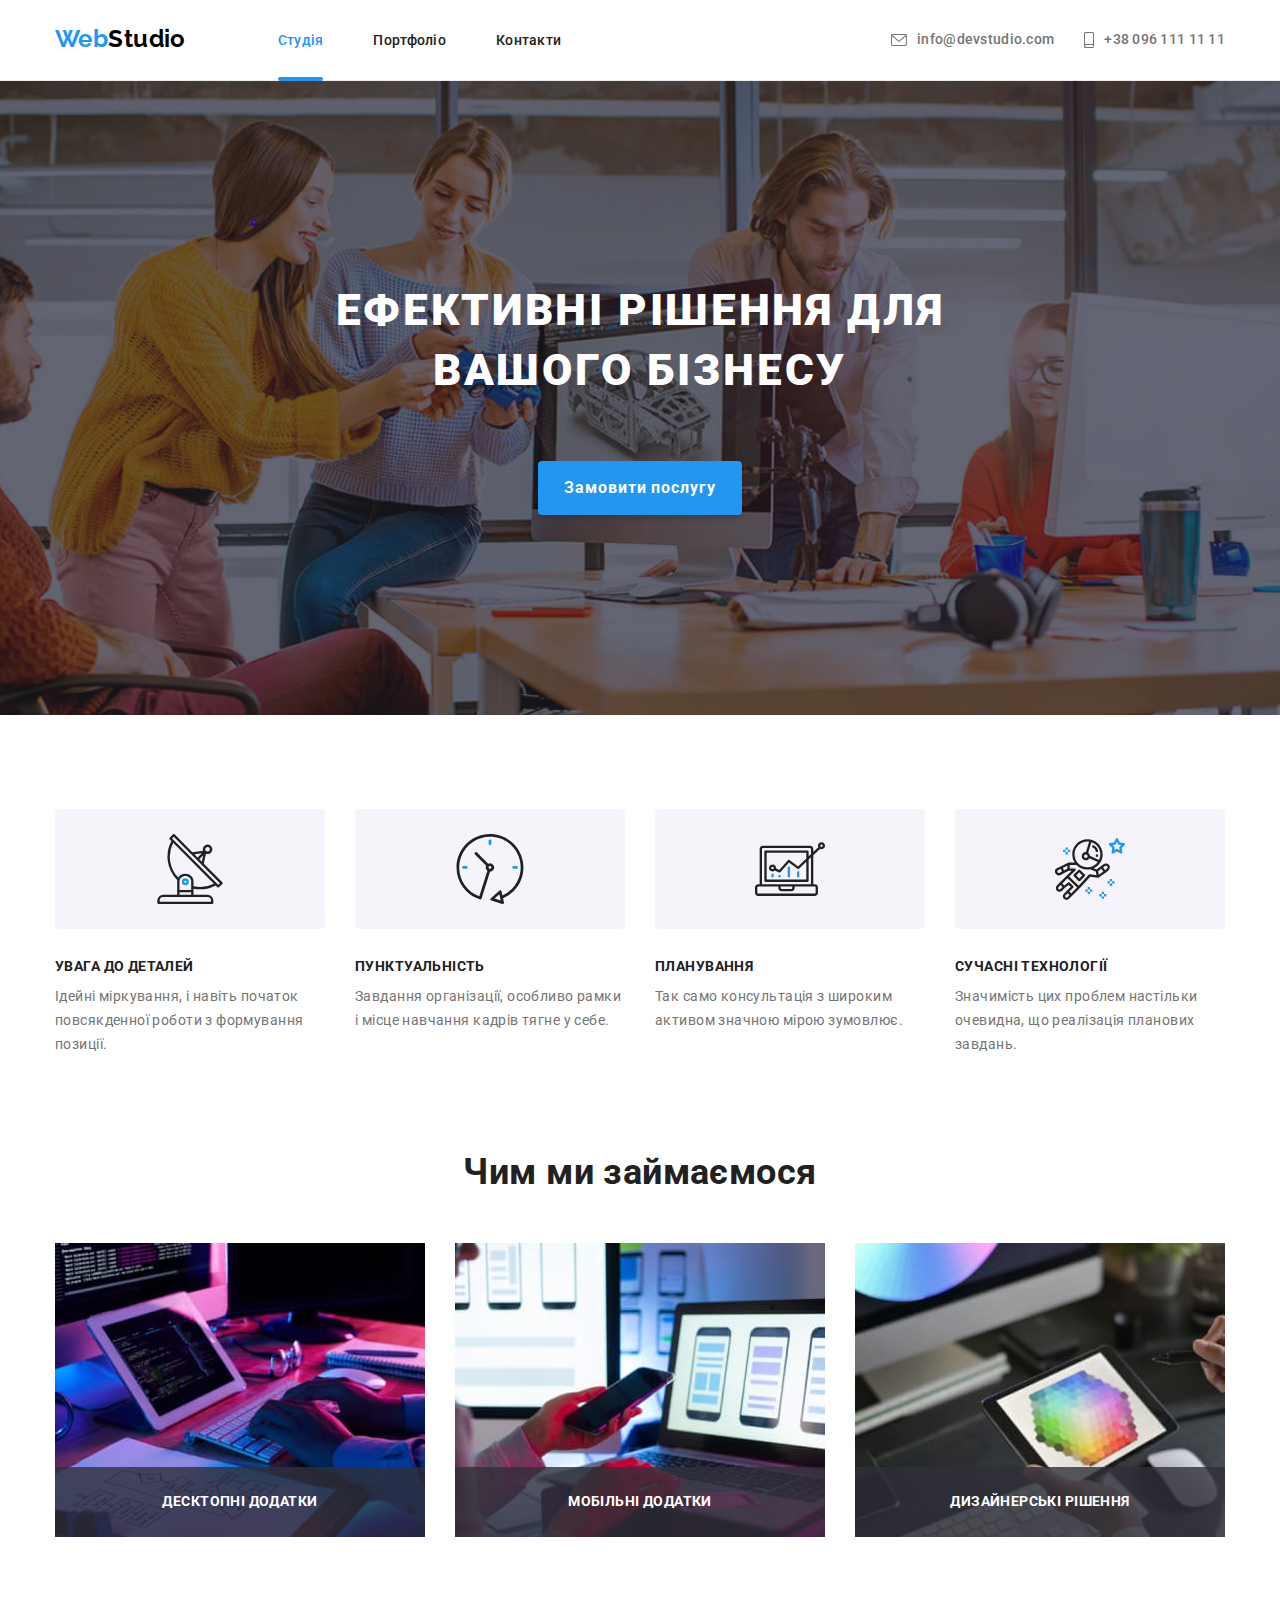
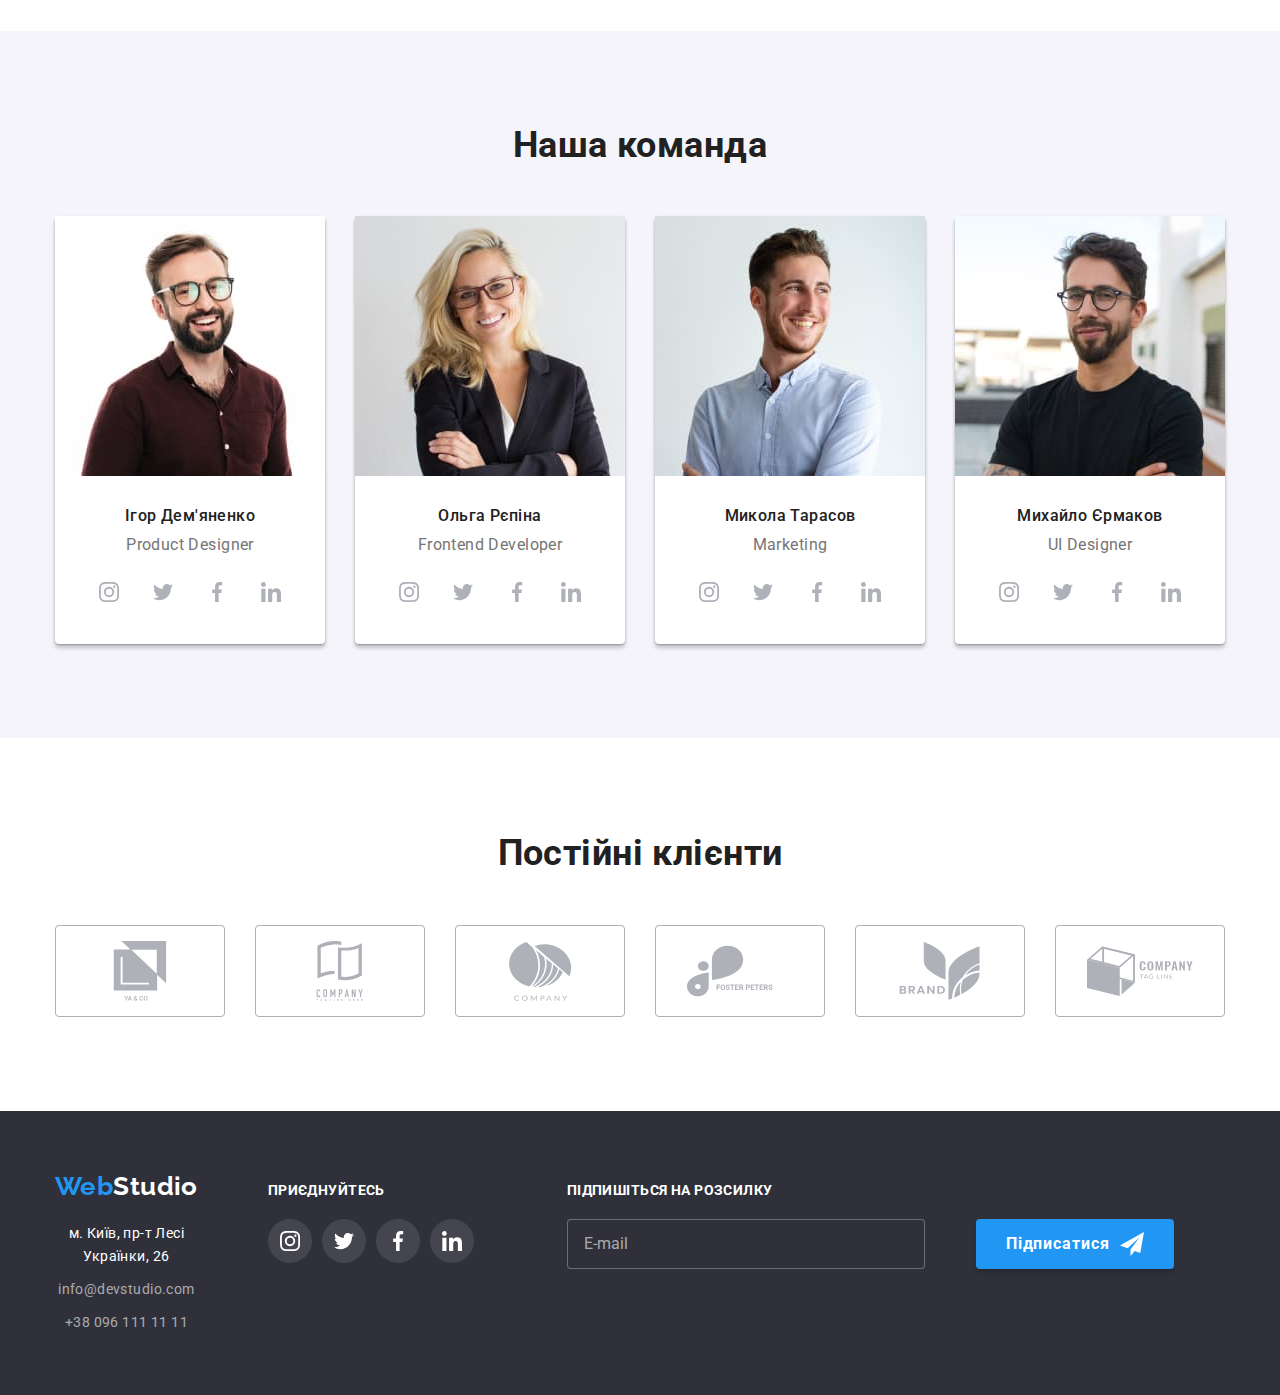
==== commit 64b14202: "hero" ====
--- a/index.html
+++ b/index.html
@@ -12,16 +12,20 @@
     <link rel="stylesheet" href="./css/main.min.css" />
   </head>
   <body>
-    <!-- <header class="head-list">
+    <header class="head-list">
       <div class="container main-nav">
-          <a href="index.html" class="head-list__logo">
-            Web<span class="head-list__accent">Studio</span>
-          </a>
-        <div class="head-list__side-menu is-hide" data-menu>    
+        <a href="index.html" class="head-list__logo">
+          Web<span class="head-list__accent">Studio</span>
+        </a>
+        <div class="head-list__side-menu is-hide" data-menu>
           <nav class="head-list__nav">
             <ul class="site-nav">
               <li class="site-nav__item">
-                <a href="index.html" class="site-nav__link site-nav__link--current">Студія</a>
+                <a
+                  href="index.html"
+                  class="site-nav__link site-nav__link--current"
+                  >Студія</a
+                >
               </li>
               <li class="site-nav__item">
                 <a href="portfolio.html" class="site-nav__link">Портфоліо</a>
@@ -65,7 +69,7 @@
           </ul>
           <button class="head-list__close-menu" type="button" data-menu-close>
             <svg class="head-list__menu-icon" width="40" height="40">
-            <use href="./images/icons.svg#close-menu"></use>
+              <use href="./images/icons.svg#close-menu"></use>
             </svg>
           </button>
         </div>
@@ -76,21 +80,23 @@
         </button>
       </div>
     </header>
-    <main> -->
-    <!--Шапка-->
-
-    <section class="hero">
-      <div class="container">
-        <h1 class="hero__title">Ефективні рішення для вашого бізнесу</h1>
-        <button type="button" class="button" data-modal-open>
-          Замовити послугу
-        </button>
-      </div>
-    </section>
-
-    <!--Особливості-->
-
-    <!-- <section class="feature">
+    <main>
+      <!--Шапка-->
+
+      <section class="hero">
+        <div class="hero__image-wraper">
+          <div class="container hero__context--align">
+            <h1 class="hero__title">Ефективні рішення для вашого бізнесу</h1>
+            <button type="button" class="button" data-modal-open>
+              Замовити послугу
+            </button>
+          </div>
+        </div>
+      </section>
+
+      <!--Особливості-->
+
+      <section class="feature">
         <div class="container">
           <h2 class="visually-hidden">Наші особливості</h2>
           <ul class="feature__list">
@@ -143,11 +149,11 @@
             </li>
           </ul>
         </div>
-      </section> -->
-
-    <!--Чим ми займаємося-->
-
-    <!-- <section class="work">
+      </section>
+
+      <!--Чим ми займаємося-->
+
+      <section class="work">
         <div class="container">
           <h2 class="work__title">Чим ми займаємося</h2>
           <ul class="work__list">
@@ -183,11 +189,11 @@
             </li>
           </ul>
         </div>
-      </section> -->
-
-    <!--Наша команда-->
-
-    <!-- <section class="team">
+      </section>
+
+      <!--Наша команда-->
+
+      <section class="team">
         <div class="container">
           <h2 class="team__title">Наша команда</h2>
           <ul class="team__list">
@@ -341,9 +347,9 @@
             </li>
           </ul>
         </div>
-      </section> -->
-
-    <!-- <section class="clients">
+      </section>
+
+      <section class="clients">
         <div class="container">
           <h2 class="clients__title">Постійні клієнти</h2>
           <ul class="clients__list">
@@ -392,9 +398,9 @@
           </ul>
         </div>
       </section>
-    </main> -->
-
-    <!-- <footer class="page-foot">
+    </main>
+
+    <footer class="page-foot">
       <div class="container">
         <div class="footer-content">
           <div class="page-foot__address-block">
@@ -484,7 +490,7 @@
           </div>
         </div>
       </div>
-    </footer> -->
+    </footer>
 
     <div class="backdrop is-hidden" data-modal>
       <div class="modal">
--- a/css/main.min.css
+++ b/css/main.min.css
@@ -1 +1 @@
-h1,h2,h3{text-align:center;margin:0}ul{margin:0;padding:0;list-style:none}p{margin:0;padding:0}img{display:block}/*! modern-normalize v1.1.0 | MIT License | https://github.com/sindresorhus/modern-normalize */*,::after,::before{box-sizing:border-box}html{-moz-tab-size:4;tab-size:4}html{line-height:1.15;-webkit-text-size-adjust:100%}body{margin:0}body{font-family:system-ui,-apple-system,"Segoe UI",Roboto,Helvetica,Arial,sans-serif,"Apple Color Emoji","Segoe UI Emoji"}hr{height:0;color:inherit}abbr[title]{text-decoration:underline dotted}b,strong{font-weight:bolder}code,kbd,pre,samp{font-family:ui-monospace,SFMono-Regular,Consolas,"Liberation Mono",Menlo,monospace;font-size:1em}small{font-size:80%}sub,sup{font-size:75%;line-height:0;position:relative;vertical-align:baseline}sub{bottom:-0.25em}sup{top:-0.5em}table{text-indent:0;border-color:inherit}button,input,optgroup,select,textarea{font-family:inherit;font-size:100%;line-height:1.15;margin:0}button,select{text-transform:none}[type=button],[type=reset],[type=submit],button{-webkit-appearance:button}::-moz-focus-inner{border-style:none;padding:0}:-moz-focusring{outline:1px dotted ButtonText}:-moz-ui-invalid{box-shadow:none}legend{padding:0}progress{vertical-align:baseline}::-webkit-inner-spin-button,::-webkit-outer-spin-button{height:auto}[type=search]{-webkit-appearance:textfield;outline-offset:-2px}::-webkit-search-decoration{-webkit-appearance:none}::-webkit-file-upload-button{-webkit-appearance:button;font:inherit}summary{display:list-item}:root{--main-color: #757575;--accent-color: #2196F3;--title-text-color: #212121;--white-color: #FFFFFF;--general-transition-effect: .25s cubic-bezier(0.4, 0, 0.2, 1)}body{background-color:var(--white-color);color:var(--main-color);font-family:Roboto,sans-serif;letter-spacing:.03em;font-size:14px}body.is-hidden{overflow-y:hidden}button{color:inherit;margin:0;padding:0}.container{max-width:480px;margin:0 auto;padding-left:15px;padding-right:15px}@media screen and (min-width: 768px){.container{max-width:768px}}@media screen and (min-width: 1200px){.container{max-width:1200px}}.visually-hidden{position:absolute;white-space:nowrap;width:1px;height:1px;overflow:hidden;border:0;padding:0;clip:rect(0 0 0 0);clip-path:inset(50%);margin:-1px}.head-list{border-bottom:1px solid #ececec}.main-nav{display:flex;align-items:center}.head-list__logo{color:var(--accent-color);font-family:Raleway,sans-serif;font-weight:700;font-size:24px;line-height:1.17;text-decoration-line:none;padding:15px 0 16px}@media screen and (min-width: 768px){.head-list__logo{padding:26px 0;margin-right:87px}}@media screen and (min-width: 1200px){.head-list__logo{line-height:1.29;padding:24px 0 25px 0;margin-right:92px}}.head-list__nav{display:flex;align-items:center}@media screen and (max-width: 767px){.head-list__nav{margin-top:0;margin-bottom:auto}}.head-list__accent{color:#000}.site-nav{display:flex;flex-direction:column}@media screen and (min-width: 768px){.site-nav{flex-direction:row}}.site-nav__item{margin-bottom:32px}@media screen and (min-width: 768px){.site-nav__item{margin-bottom:0}.site-nav__item:not(:last-child){margin-right:50px}}.site-nav__link{display:inline-block;color:var(--title-text-color);font-weight:500;font-size:40px;line-height:47px;letter-spacing:.02em;text-decoration:none;transition:color var(--general-transition-effect)}@media screen and (min-width: 768px){.site-nav__link{position:relative;font-size:14px;line-height:1.16;padding:32px 0}.site-nav__link:focus::after,.site-nav__link:hover::after{left:0;width:100%}.site-nav__link::after{position:absolute;content:"";right:0;bottom:-1px;height:4px;width:0%;border-radius:2px;background-color:var(--accent-color);transition:width var(--general-transition-effect)}}.site-nav__link:focus,.site-nav__link:hover{color:var(--accent-color)}.site-nav__link--current{color:var(--accent-color)}.site-nav__link--current::after{width:100%}.contact{display:flex;flex-direction:column-reverse;margin-bottom:64px}@media screen and (min-width: 768px){.contact{flex-direction:column;margin:0 0 0 auto}}@media screen and (min-width: 1200px){.contact{flex-direction:row}}@media screen and (max-width: 767px){.contact__item:not(:first-child){margin-bottom:32px}}@media screen and (min-width: 768px){.contact__item:not(:last-child){margin-bottom:10px}}@media screen and (min-width: 1200px){.contact__item:not(:last-child){margin-right:30px;margin-bottom:0}}.contact__link{font-weight:500;text-decoration:none;letter-spacing:.02em;display:flex;color:var(--main-color);transition:color var(--general-transition-effect)}.contact__link:focus,.contact__link:hover{color:var(--accent-color)}.contact__link.number{font-size:34px;line-height:40px}@media screen and (max-width: 767px){.contact__link.number{color:#2196f3}}@media screen and (min-width: 768px){.contact__link.number{align-items:center;font-size:12px;line-height:1.16;padding-bottom:20px}}@media screen and (min-width: 1200px){.contact__link.number{font-size:14px;line-height:1.14;padding:32px 0}}.contact__link.mail{font-size:24px;line-height:28px}@media screen and (min-width: 768px){.contact__link.mail{align-items:center;font-size:12px;line-height:1.16;padding-top:20px}}@media screen and (min-width: 1200px){.contact__link.mail{font-size:14px;line-height:1.14;padding:32px 0}}.contact__icon{display:none;fill:currentColor}@media screen and (min-width: 768px){.contact__icon{display:inline;margin-right:8px}}@media screen and (min-width: 1200px){.contact__icon{margin-right:10px}}@media screen and (min-width: 768px){.contact__link.mail>.contact__icon{width:14px;height:10px}}@media screen and (min-width: 1200px){.contact__link.mail>.contact__icon{width:16px;height:12px}}@media screen and (min-width: 768px){.contact__link.number>.contact__icon{width:10px;height:14px}}@media screen and (min-width: 1200px){.contact__link.number>.contact__icon{width:10px;height:16px}}.head-list__open-menu{display:flex;background-color:rgba(0,0,0,0);margin-right:0;margin-left:auto;font-family:"Roboto";font-size:16px;border:none;border-radius:4px;cursor:pointer}@media screen and (min-width: 768px){.head-list__open-menu{display:none}}.head-list__close-menu{position:absolute;top:10px;right:15px;display:flex;background-color:rgba(0,0,0,0);border:none;border-radius:4px;cursor:pointer}.head-list__close-menu:hover,.head-list__close-menu:focus{color:var(--accent-color)}@media screen and (min-width: 768px){.head-list__close-menu{display:none}}.head-list__community{display:flex;flex-wrap:wrap;row-gap:10px}@media screen and (min-width: 768px){.community{display:none}}.community__link{font-weight:500;font-size:18px;line-height:22px;letter-spacing:.02em;color:#2196f3;text-decoration:none}.community__item{position:relative}.community__item:not(:last-child){margin-right:20px}.community__item:not(:last-child)::after{position:absolute;content:"";right:-10px;top:50%;transform:translateY(-50%);background-color:rgba(33,33,33,.2);width:1px;height:100%}@media screen and (max-width: 767px){.head-list__side-menu{z-index:10;position:fixed;top:0;left:0;width:100vw;height:100vh;overflow-y:auto;overflow-x:hidden;background-color:var(--white-color);opacity:1;transform:translateX(0%);transition:transform var(--general-transition-effect),opacity var(--general-transition-effect);padding:48px 40px;display:flex;flex-direction:column}.head-list__side-menu.is-hide{opacity:0;transform:translateX(100%);pointer-events:none}}@media screen and (min-width: 768px){.head-list__side-menu{display:flex;width:100%}}.hero{padding-top:200px;padding-bottom:200px;background-color:#2f303a;text-align:center;max-width:1600px;margin-left:auto;margin-right:auto;background:linear-gradient(to right, rgba(47, 48, 58, 0.4), rgba(47, 48, 58, 0.4)),url(../images/hero.jpg);background-size:cover;background-repeat:no-repeat;background-position:center}.hero__title{margin:0 auto;width:696px;color:var(--white-color);font-weight:900;font-size:44px;line-height:1.36;letter-spacing:.06em;text-transform:uppercase}button{font-family:inherit}.button{border-radius:4px;border-color:rgba(0,0,0,0);padding:10px 32px;margin-top:30px;background-color:var(--accent-color);color:var(--white-color);box-shadow:0px 4px 4px rgba(0,0,0,.15);font-size:16px;font-weight:700;line-height:1.87;letter-spacing:.06em;cursor:pointer;transition-property:background-color;transition-duration:250ms;transition-timing-function:cubic-bezier(0.4, 0, 0.2, 1)}.button:hover{background-color:#188ce8}.feature{padding-top:60px;padding-bottom:60px}@media screen and (min-width: 1200px){.feature{padding-top:94px;padding-bottom:94px}}.feature__list{display:flex;flex-wrap:wrap;gap:30px}.feature__item{flex-basis:100%}@media screen and (min-width: 768px)and (max-width: 1199px){.feature__item{flex-basis:calc((100% - 30px)/2)}}@media screen and (min-width: 1200px){.feature__item{flex-basis:calc((100% - 90px)/4)}}.thumb{display:flex;align-items:center;justify-content:center;background:#f5f4fa;border-radius:4px;margin-bottom:30px;width:450px;min-height:226px;text-align:center}@media screen and (min-width: 768px){.thumb{width:354px;min-height:226px}}@media screen and (min-width: 1200px){.thumb{width:270px;min-height:120px}}.feature__title{margin-bottom:10px;color:var(--title-text-color);font-size:14px;line-height:1.14;text-transform:uppercase;text-align:center}@media screen and (min-width: 768px){.feature__title{text-align:start}}.feature__text{line-height:1.71}.work{padding-bottom:94px}@media screen and (max-width: 1200px){.work{display:none}}.work__list{display:flex}.work__list .work__item+.work__item{margin-left:30px}.work__title{color:var(--title-text-color);font-size:36px;line-height:1.17;margin-bottom:50px}.img-container{position:relative}.work__text{color:var(--white-color);font-weight:700;position:absolute;bottom:0;right:0;margin:0;width:100%;height:70px;background-color:rgba(47,48,58,.8);display:flex;justify-content:center;align-items:center}.team{background-color:#f5f4fa;padding-top:60px;padding-bottom:60px}@media screen and (min-width: 1200px){.team{padding-top:94px;padding-bottom:94px}}.team__title{color:var(--title-text-color);font-size:28px;line-height:1.18;margin-bottom:30px}@media screen and (min-width: 1200px){.team__title{margin-bottom:50px;font-size:36px;line-height:1.16}}.team__list{display:flex;flex-wrap:wrap;gap:30px}.team__item{background-color:var(--white-color);border-radius:4px;box-shadow:0px 4px 4px 0px rgba(0,0,0,.2),0px 1px 1px 0px rgba(0,0,0,.14),0px 1px 3px 0px rgba(0,0,0,.12);flex-basis:100%}@media screen and (min-width: 768px){.team__item{flex-basis:calc((100% - 30px)/2)}}@media screen and (min-width: 1200px){.team__item{flex-basis:calc((100% - 90px)/4)}}.person{padding:30px 0 24px 0}@media screen and (min-width: 1200px){.person{padding:30px 0}}.person__title{color:var(--title-text-color);font-weight:500;font-size:16px;line-height:1.19;margin-bottom:10px}.person__text{font-size:16px;line-height:1.19;text-align:center;margin-bottom:16px}.person__social-links{display:flex;align-items:center;justify-content:center;gap:10px}.person__social-circle{display:flex;border-radius:50%;width:44px;height:44px;align-items:center;justify-content:center;fill:#fff;transition-property:background;transition-duration:250ms;transition-timing-function:cubic-bezier(0.4, 0, 0.2, 1)}.person__social-circle:hover,.person__social-circle:focus{background:var(--accent-color)}.person__social-circle:hover .person__social-icon,.person__social-circle:focus .person__social-icon{fill:var(--white-color)}.person__social-icon{fill:#afb1b8;transition-property:fill;transition-duration:250ms;transition-timing-function:cubic-bezier(0.4, 0, 0.2, 1)}.clients{padding-top:60px;padding-bottom:60px}@media screen and (min-width: 1200px){.clients{padding-top:94px;padding-bottom:94px}}.clients__title{color:var(--title-text-color);font-size:28px;line-height:1.17;margin-bottom:30px}@media screen and (min-width: 1200px){.clients__title{font-size:36px;margin-bottom:50px}}.clients__list{display:flex;flex-wrap:wrap;justify-content:center;gap:30px}@media screen and (min-width: 1200px){.clients__list{display:flex;gap:30px}}.clients__link{display:flex;border:1px solid #afb1b8;width:210px;height:92px;border-radius:4px;align-items:center;justify-content:center;transition-property:border-color;transition-duration:250ms;transition-timing-function:cubic-bezier(0.4, 0, 0.2, 1)}.clients__link:hover,.clients__link:focus{border-color:var(--accent-color)}.clients__link:hover .clients__icon,.clients__link:focus .clients__icon{fill:var(--accent-color)}@media screen and (min-width: 768px){.clients__link{width:226px}}@media screen and (min-width: 1200px){.clients__link{width:170px}}.clients__icon{fill:#afb1b8;width:106px;height:60px;transition-property:fill;transition-duration:250ms;transition-timing-function:cubic-bezier(0.4, 0, 0.2, 1)}.page-foot{background-color:#2f303a;padding-top:60px;padding-bottom:60px}.footer-content{display:flex;flex-direction:column;align-items:center;row-gap:60px}@media screen and (min-width: 768px){.footer-content{flex-direction:row;align-items:baseline;justify-content:space-around;flex-wrap:wrap}}@media screen and (min-width: 1200px){.footer-content{justify-content:unset;flex-wrap:nowrap}}.page-foot__logo{color:var(--accent-color);font-family:Raleway,sans-serif;font-weight:700;font-size:24px;line-height:1.17;text-decoration-line:none;text-align:center;display:inline-block;margin-bottom:20px}@media screen and (min-width: 1200px){.page-foot__logo{font-size:26px;line-height:1.19;text-align:left}}.page-foot__address-block{text-align:center}.page-foot__logo .page-foot__accent{color:var(--white-color)}.address-list{font-style:inherit}.address-list__contact .address-list__link{color:rgba(255,255,255,.6);line-height:1.71;text-decoration-line:none;transition-property:color;transition-duration:250ms;transition-timing-function:cubic-bezier(0.4, 0, 0.2, 1)}.address-list__contact .address-list__link:hover,.address-list__contact .address-list__link:focus{color:var(--accent-color)}.address-list__contact .address-list__map{color:var(--white-color);line-height:1.71;text-decoration-line:none}.address-list__contact .address-list__item+.address-list__item{margin-top:8px}@media screen and (min-width: 1200px){.address-list__contact .address-list__item+.address-list__item{margin-top:9px}}.social-foot{text-align:center}@media screen and (min-width: 1200px){.social-foot{margin-left:70px}}.social-foot__title,.footer-form__title{margin-bottom:20px;font-weight:700;line-height:1.14;color:var(--white-color);text-align:center;margin-bottom:20px}@media screen and (min-width: 1200px){.social-foot__title,.footer-form__title{text-align:left}}.social-foot__links{display:flex;align-items:center;justify-content:center;gap:10px}.social-foot__icon{fill:var(--white-color)}.social-foot__circle{background-color:#44454e;display:flex;border-radius:50%;width:44px;height:44px;align-items:center;justify-content:center;fill:#fff;transition-property:background;transition-duration:250ms;transition-timing-function:cubic-bezier(0.4, 0, 0.2, 1)}.social-foot__circle:hover,.social-foot__circlefocus{background:var(--accent-color)}.footer-form{width:100%}@media screen and (min-width: 768px)and (max-width: 1199px){.footer-form{max-width:450px}}@media screen and (min-width: 1200px){.footer-form{margin-left:93px}}@media screen and (min-width: 1200px){.footer-form__form{display:flex;justify-content:center;align-items:baseline}}.footer-form__input{border:1px solid rgba(255,255,255,.3);border-radius:4px;width:100%;height:50px;background-color:#2f303a;padding:15px 16px;margin-bottom:20px;color:var(--white-color)}.footer-form__input::placeholder{font-weight:400;font-size:16px;line-height:20px;display:flex;align-items:center;color:rgba(255,255,255,.6)}@media screen and (min-width: 1200px){.footer-form__input{width:358px}}.footer-form__button{background:var(--accent-color);box-shadow:0px 4px 4px rgba(0,0,0,.15);border-radius:4px;border-color:rgba(0,0,0,0);padding:10px 28px;height:50px;font-weight:700;font-size:16px;line-height:1.87;display:flex;align-items:center;text-align:center;letter-spacing:.06em;color:var(--white-color);margin:0 auto;cursor:pointer;transition-property:background-color;transition-duration:250ms;transition-timing-function:cubic-bezier(0.4, 0, 0.2, 1)}.footer-form__button:hover{background-color:#188ce8}.footer-form__icon{margin-left:10px}.portfolio{padding-top:94px;padding-bottom:94px}.filters{display:flex;align-items:center;margin-bottom:50px;justify-content:center}.filters .filters__item+.filters__item{margin-left:8px}.filters__button{padding:6px 22px;border-color:rgba(0,0,0,0);background-color:#f5f4fa;color:var(--title-text-color);font-weight:500;font-size:16px;line-height:1.63;text-align:center;cursor:pointer;border-radius:4px;transition-property:color,background-color,box-shadow;transition-duration:250ms;transition-timing-function:cubic-bezier(0.4, 0, 0.2, 1)}.filters__button:hover,.filters__button:focus{background-color:var(--accent-color);color:var(--white-color);box-shadow:4px 4px 6px 0px rgba(0,0,0,.16),0px 4px 4px 0px rgba(0,0,0,.06),0px 1px 1px 0px rgba(0,0,0,.12)}.card{display:flex;flex-wrap:wrap;justify-content:center}.product__title{color:var(--title-text-color);font-size:18px;line-height:2;letter-spacing:.06em;text-align:left;margin-bottom:4px}.product__name{font-size:16px;line-height:1.88}.product-text{padding:20px 24px;border:1px solid #eee;border-top:none;color:var(--main-color)}.card__item{margin-right:30px;margin-bottom:30px;transition-property:box-shadow;transition-duration:250ms;transition-timing-function:cubic-bezier(0.4, 0, 0.2, 1)}.card__item:hover,.card__item:focus{box-shadow:1px 4px 6px 0px rgba(0,0,0,.16)}.card__item:nth-child(3n){margin-right:0}.card__item:nth-last-child(-n+3){margin-bottom:0}.card__link{text-decoration-line:none}.card__link:hover .product__overlay,.card__link:focus .product__overlay{transform:translateY(0)}.product{position:relative;overflow:hidden}.product__text{font-weight:400;font-size:18px;line-height:1.55;color:var(--white-color)}.product__overlay{padding-top:63px;padding-bottom:63px;padding-left:24px;padding-right:24px;position:absolute;height:100%;width:100%;background-color:rgba(33,150,243,.9);display:flex;align-items:center;justify-content:center;left:0;bottom:0;transition-duration:250ms;transition-property:transform;transition-timing-function:cubic-bezier(0.4, 0, 0.2, 1);transform:translateY(100%)}.is-hidden{visibility:hidden;opacity:0;cursor:pointer}.backdrop{position:fixed;left:0;top:0;width:100%;min-height:100vh;background-color:rgba(0,0,0,.2);z-index:1;transition-duration:250ms;transition-timing-function:cubic-bezier(0.4, 0, 0.2, 1);transition-property:opacity,visibility}.modal{width:528px;height:581px;position:absolute;top:0;right:0;bottom:0;left:0;padding:40px;margin:auto;background-color:var(--white-color);box-shadow:0 1px 3px rgba(0,0,0,.12),0 1px 1px rgba(0,0,0,.14),0 2px 1px rgba(0,0,0,.2);border-radius:4px}.modal__close-button{position:absolute;display:flex;justify-content:center;align-items:center;top:8px;right:8px;width:30px;height:30px;background-color:var(--white-color);border:1px solid rgba(0,0,0,.1);border-radius:50px}.modal__close-button:hover,.modal__close-button:focus{fill:var(--accent-color);cursor:pointer}.modal__close-icon{transition:fill 250ms cubic-bezier(0.4, 0, 0.2, 1)}.form__title{margin-bottom:12px;font-weight:700;font-size:20px;line-height:1.15;text-align:center;color:var(--title-text-color)}.form__label{display:block;padding-bottom:4px;font-weight:400;font-size:12px;line-height:1.17;letter-spacing:.01em;color:var(--main-color)}.form__input-wrapper{position:relative;margin-bottom:10px}.form__icon{position:absolute;left:12px;top:50%;transform:translateY(-50%);transition:fill 250ms cubic-bezier(0.4, 0, 0.2, 1)}.form__input{border:1px solid rgba(33,33,33,.2);border-radius:4px;width:100%;height:40px;outline:none;padding:12px 16px;font-weight:400;font-size:12px;line-height:14px;letter-spacing:.01em;color:var(--title-text-color);transition:border-color 250ms cubic-bezier(0.4, 0, 0.2, 1)}.form__input:focus{border-color:var(--accent-color)}.form__input:focus+.form__icon{fill:var(--accent-color)}.form__input::placeholder{color:rgba(117,117,117,.5)}.form__input-field{padding-left:45px}.form__message-area{height:120px;resize:none;margin-bottom:20px}.form__button{display:flex;margin:0 auto}.form__input-wrapper{position:relative;margin-bottom:10px}.checkbox{opacity:0;z-index:-1;position:absolute}.checkbox:checked+.checkbox__label .checkbox__wrap{background-color:var(--accent-color);border:var(--accent-color)}.checkbox:checked+.checkbox__label .checkbox__wrap .checkbox__icon{opacity:1}.checkbox__wrap{position:relative;display:flex;justify-content:center;align-items:center;width:16px;height:15px;border-radius:2px;border:2px solid var(--title-text-color);margin-right:7px;cursor:pointer;transition:border background-color 250ms cubic-bezier(0.4, 0, 0.2, 1)}.checkbox__label{display:flex;align-items:center;justify-content:center;gap:7px;margin-bottom:30px}.checkbox__icon{opacity:0}.checkbox__text{font-weight:400;line-height:1.71}.checkbox__link{color:var(--accent-color)}/*# sourceMappingURL=main.min.css.map */+h1,h2,h3{text-align:center;margin:0}ul{margin:0;padding:0;list-style:none}p{margin:0;padding:0}img{display:block}/*! modern-normalize v1.1.0 | MIT License | https://github.com/sindresorhus/modern-normalize */*,::after,::before{box-sizing:border-box}html{-moz-tab-size:4;tab-size:4}html{line-height:1.15;-webkit-text-size-adjust:100%}body{margin:0}body{font-family:system-ui,-apple-system,"Segoe UI",Roboto,Helvetica,Arial,sans-serif,"Apple Color Emoji","Segoe UI Emoji"}hr{height:0;color:inherit}abbr[title]{text-decoration:underline dotted}b,strong{font-weight:bolder}code,kbd,pre,samp{font-family:ui-monospace,SFMono-Regular,Consolas,"Liberation Mono",Menlo,monospace;font-size:1em}small{font-size:80%}sub,sup{font-size:75%;line-height:0;position:relative;vertical-align:baseline}sub{bottom:-0.25em}sup{top:-0.5em}table{text-indent:0;border-color:inherit}button,input,optgroup,select,textarea{font-family:inherit;font-size:100%;line-height:1.15;margin:0}button,select{text-transform:none}[type=button],[type=reset],[type=submit],button{-webkit-appearance:button}::-moz-focus-inner{border-style:none;padding:0}:-moz-focusring{outline:1px dotted ButtonText}:-moz-ui-invalid{box-shadow:none}legend{padding:0}progress{vertical-align:baseline}::-webkit-inner-spin-button,::-webkit-outer-spin-button{height:auto}[type=search]{-webkit-appearance:textfield;outline-offset:-2px}::-webkit-search-decoration{-webkit-appearance:none}::-webkit-file-upload-button{-webkit-appearance:button;font:inherit}summary{display:list-item}:root{--main-color: #757575;--accent-color: #2196F3;--title-text-color: #212121;--white-color: #FFFFFF;--general-transition-effect: .25s cubic-bezier(0.4, 0, 0.2, 1);--hero-image-overlay: rgba(47, 48, 58, 0.4);--hero-image-background-color: #C4C4C4}body{background-color:var(--white-color);color:var(--main-color);font-family:Roboto,sans-serif;letter-spacing:.03em;font-size:14px}body.is-hidden{overflow-y:hidden}button{color:inherit;margin:0;padding:0}.container{max-width:480px;margin:0 auto;padding-left:15px;padding-right:15px}@media screen and (min-width: 768px){.container{max-width:768px}}@media screen and (min-width: 1200px){.container{max-width:1200px}}.visually-hidden{position:absolute;white-space:nowrap;width:1px;height:1px;overflow:hidden;border:0;padding:0;clip:rect(0 0 0 0);clip-path:inset(50%);margin:-1px}.head-list{border-bottom:1px solid #ececec}.main-nav{display:flex;align-items:center}.head-list__logo{color:var(--accent-color);font-family:Raleway,sans-serif;font-weight:700;font-size:24px;line-height:1.17;text-decoration-line:none;padding:15px 0 16px}@media screen and (min-width: 768px){.head-list__logo{padding:26px 0;margin-right:87px}}@media screen and (min-width: 1200px){.head-list__logo{line-height:1.29;padding:24px 0 25px 0;margin-right:92px}}.head-list__nav{display:flex;align-items:center}@media screen and (max-width: 767px){.head-list__nav{margin-top:0;margin-bottom:auto}}.head-list__accent{color:#000}.site-nav{display:flex;flex-direction:column}@media screen and (min-width: 768px){.site-nav{flex-direction:row}}.site-nav__item{margin-bottom:32px}@media screen and (min-width: 768px){.site-nav__item{margin-bottom:0}.site-nav__item:not(:last-child){margin-right:50px}}.site-nav__link{display:inline-block;color:var(--title-text-color);font-weight:500;font-size:40px;line-height:47px;letter-spacing:.02em;text-decoration:none;transition:color var(--general-transition-effect)}@media screen and (min-width: 768px){.site-nav__link{position:relative;font-size:14px;line-height:1.16;padding:32px 0}.site-nav__link:focus::after,.site-nav__link:hover::after{left:0;width:100%}.site-nav__link::after{position:absolute;content:"";right:0;bottom:-1px;height:4px;width:0%;border-radius:2px;background-color:var(--accent-color);transition:width var(--general-transition-effect)}}.site-nav__link:focus,.site-nav__link:hover{color:var(--accent-color)}.site-nav__link--current{color:var(--accent-color)}.site-nav__link--current::after{width:100%}.contact{display:flex;flex-direction:column-reverse;margin-bottom:64px}@media screen and (min-width: 768px){.contact{flex-direction:column;margin:0 0 0 auto}}@media screen and (min-width: 1200px){.contact{flex-direction:row}}@media screen and (max-width: 767px){.contact__item:not(:first-child){margin-bottom:32px}}@media screen and (min-width: 768px){.contact__item:not(:last-child){margin-bottom:10px}}@media screen and (min-width: 1200px){.contact__item:not(:last-child){margin-right:30px;margin-bottom:0}}.contact__link{font-weight:500;text-decoration:none;letter-spacing:.02em;display:flex;color:var(--main-color);transition:color var(--general-transition-effect)}.contact__link:focus,.contact__link:hover{color:var(--accent-color)}.contact__link.number{font-size:34px;line-height:40px}@media screen and (max-width: 767px){.contact__link.number{color:#2196f3}}@media screen and (min-width: 768px){.contact__link.number{align-items:center;font-size:12px;line-height:1.16;padding-bottom:20px}}@media screen and (min-width: 1200px){.contact__link.number{font-size:14px;line-height:1.14;padding:32px 0}}.contact__link.mail{font-size:24px;line-height:28px}@media screen and (min-width: 768px){.contact__link.mail{align-items:center;font-size:12px;line-height:1.16;padding-top:20px}}@media screen and (min-width: 1200px){.contact__link.mail{font-size:14px;line-height:1.14;padding:32px 0}}.contact__icon{display:none;fill:currentColor}@media screen and (min-width: 768px){.contact__icon{display:inline;margin-right:8px}}@media screen and (min-width: 1200px){.contact__icon{margin-right:10px}}@media screen and (min-width: 768px){.contact__link.mail>.contact__icon{width:14px;height:10px}}@media screen and (min-width: 1200px){.contact__link.mail>.contact__icon{width:16px;height:12px}}@media screen and (min-width: 768px){.contact__link.number>.contact__icon{width:10px;height:14px}}@media screen and (min-width: 1200px){.contact__link.number>.contact__icon{width:10px;height:16px}}.head-list__open-menu{display:flex;background-color:rgba(0,0,0,0);margin-right:0;margin-left:auto;font-family:"Roboto";font-size:16px;border:none;border-radius:4px;cursor:pointer}@media screen and (min-width: 768px){.head-list__open-menu{display:none}}.head-list__close-menu{position:absolute;top:10px;right:15px;display:flex;background-color:rgba(0,0,0,0);border:none;border-radius:4px;cursor:pointer}.head-list__close-menu:hover,.head-list__close-menu:focus{color:var(--accent-color)}@media screen and (min-width: 768px){.head-list__close-menu{display:none}}.head-list__community{display:flex;flex-wrap:wrap;row-gap:10px}@media screen and (min-width: 768px){.community{display:none}}.community__link{font-weight:500;font-size:18px;line-height:22px;letter-spacing:.02em;color:#2196f3;text-decoration:none}.community__item{position:relative}.community__item:not(:last-child){margin-right:20px}.community__item:not(:last-child)::after{position:absolute;content:"";right:-10px;top:50%;transform:translateY(-50%);background-color:rgba(33,33,33,.2);width:1px;height:100%}@media screen and (max-width: 767px){.head-list__side-menu{z-index:10;position:fixed;top:0;left:0;width:100vw;height:100vh;overflow-y:auto;overflow-x:hidden;background-color:var(--white-color);opacity:1;transform:translateX(0%);transition:transform var(--general-transition-effect),opacity var(--general-transition-effect);padding:48px 40px;display:flex;flex-direction:column}.head-list__side-menu.is-hide{opacity:0;transform:translateX(100%);pointer-events:none}}@media screen and (min-width: 768px){.head-list__side-menu{display:flex;width:100%}}.hero__image-wraper{padding:118px 0;margin:0 auto;max-width:480px;background:linear-gradient(var(--hero-image-overlay), var(--hero-image-overlay)),url("../../images/hero-480.jpg") no-repeat center/cover,var(--hero-image-background-color)}@media(min-device-pixel-ratio: 2),(min-resolution: 192dpi),(min-resolution: 2dppx){.hero__image-wraper{background:linear-gradient(var(--hero-image-overlay), var(--hero-image-overlay)),url("../../images/hero-480@2x.jpg") no-repeat center/cover,var(--hero-image-background-color)}}@media screen and (min-width: 768px){.hero__image-wraper{max-width:768px;background:linear-gradient(var(--hero-image-overlay), var(--hero-image-overlay)),url("../../images/hero-768.jpg") no-repeat center/cover,var(--hero-image-background-color)}}@media screen and (min-width: 768px)and (min-device-pixel-ratio: 2),screen and (min-width: 768px)and (min-resolution: 192dpi),screen and (min-width: 768px)and (min-resolution: 2dppx){.hero__image-wraper{background:linear-gradient(var(--hero-image-overlay), var(--hero-image-overlay)),url("../../images/hero-768@2x.jpg") no-repeat center/cover,var(--hero-image-background-color)}}@media screen and (min-width: 1200px){.hero__image-wraper{padding:200px 0;max-width:1600px;background:linear-gradient(var(--hero-image-overlay), var(--hero-image-overlay)),url("../../images/hero-1200.jpg") no-repeat center/cover,var(--hero-image-background-color)}}@media screen and (min-width: 1200px)and (min-device-pixel-ratio: 2),screen and (min-width: 1200px)and (min-resolution: 192dpi),screen and (min-width: 1200px)and (min-resolution: 2dppx){.hero__image-wraper{background:linear-gradient(var(--hero-image-overlay), var(--hero-image-overlay)),url("../../images/hero-1200@2x.jpg") no-repeat center/cover,var(--hero-image-background-color)}}.hero__context--align{text-align:center}.hero__title{max-width:360px;font-weight:900;font-size:26px;line-height:1.61;text-align:center;letter-spacing:.06em;text-transform:uppercase;color:var(--white-color);margin:0 auto 30px}@media screen and (min-width: 1200px){.hero__title{max-width:696px;font-size:44px;line-height:1.36}}button{font-family:inherit}.button{border-radius:4px;border-color:rgba(0,0,0,0);padding:10px 24px;margin-top:30px;background-color:var(--accent-color);color:var(--white-color);box-shadow:0px 4px 4px rgba(0,0,0,.15);font-size:16px;font-weight:700;line-height:1.87;letter-spacing:.06em;cursor:pointer;transition-property:background-color;transition-duration:250ms;transition-timing-function:cubic-bezier(0.4, 0, 0.2, 1)}.button:hover{background-color:#188ce8}@media screen and (min-width: 1200px){.button:hover{padding:10px 32px}}.feature{padding-top:60px;padding-bottom:60px}@media screen and (min-width: 1200px){.feature{padding-top:94px;padding-bottom:94px}}.feature__list{display:flex;flex-wrap:wrap;gap:30px}.feature__item{flex-basis:100%}@media screen and (min-width: 768px)and (max-width: 1199px){.feature__item{flex-basis:calc((100% - 30px)/2)}}@media screen and (min-width: 1200px){.feature__item{flex-basis:calc((100% - 90px)/4)}}.thumb{display:flex;align-items:center;justify-content:center;background:#f5f4fa;border-radius:4px;margin-bottom:30px;width:450px;min-height:226px;text-align:center}@media screen and (min-width: 768px){.thumb{width:354px;min-height:226px}}@media screen and (min-width: 1200px){.thumb{width:270px;min-height:120px}}.feature__title{margin-bottom:10px;color:var(--title-text-color);font-size:14px;line-height:1.14;text-transform:uppercase;text-align:center}@media screen and (min-width: 768px){.feature__title{text-align:start}}.feature__text{line-height:1.71}.work{padding-bottom:94px}@media screen and (max-width: 1200px){.work{display:none}}.work__list{display:flex}.work__list .work__item+.work__item{margin-left:30px}.work__title{color:var(--title-text-color);font-size:36px;line-height:1.17;margin-bottom:50px}.img-container{position:relative}.work__text{color:var(--white-color);font-weight:700;position:absolute;bottom:0;right:0;margin:0;width:100%;height:70px;background-color:rgba(47,48,58,.8);display:flex;justify-content:center;align-items:center}.team{background-color:#f5f4fa;padding-top:60px;padding-bottom:60px}@media screen and (min-width: 1200px){.team{padding-top:94px;padding-bottom:94px}}.team__title{color:var(--title-text-color);font-size:28px;line-height:1.18;margin-bottom:30px}@media screen and (min-width: 1200px){.team__title{margin-bottom:50px;font-size:36px;line-height:1.16}}.team__list{display:flex;flex-wrap:wrap;gap:30px}.team__item{background-color:var(--white-color);border-radius:4px;box-shadow:0px 4px 4px 0px rgba(0,0,0,.2),0px 1px 1px 0px rgba(0,0,0,.14),0px 1px 3px 0px rgba(0,0,0,.12);flex-basis:100%}@media screen and (min-width: 768px){.team__item{flex-basis:calc((100% - 30px)/2)}}@media screen and (min-width: 1200px){.team__item{flex-basis:calc((100% - 90px)/4)}}.person{padding:30px 0 24px 0}@media screen and (min-width: 1200px){.person{padding:30px 0}}.person__title{color:var(--title-text-color);font-weight:500;font-size:16px;line-height:1.19;margin-bottom:10px}.person__text{font-size:16px;line-height:1.19;text-align:center;margin-bottom:16px}.person__social-links{display:flex;align-items:center;justify-content:center;gap:10px}.person__social-circle{display:flex;border-radius:50%;width:44px;height:44px;align-items:center;justify-content:center;fill:#fff;transition-property:background;transition-duration:250ms;transition-timing-function:cubic-bezier(0.4, 0, 0.2, 1)}.person__social-circle:hover,.person__social-circle:focus{background:var(--accent-color)}.person__social-circle:hover .person__social-icon,.person__social-circle:focus .person__social-icon{fill:var(--white-color)}.person__social-icon{fill:#afb1b8;transition-property:fill;transition-duration:250ms;transition-timing-function:cubic-bezier(0.4, 0, 0.2, 1)}.clients{padding-top:60px;padding-bottom:60px}@media screen and (min-width: 1200px){.clients{padding-top:94px;padding-bottom:94px}}.clients__title{color:var(--title-text-color);font-size:28px;line-height:1.17;margin-bottom:30px}@media screen and (min-width: 1200px){.clients__title{font-size:36px;margin-bottom:50px}}.clients__list{display:flex;flex-wrap:wrap;justify-content:center;gap:30px}@media screen and (min-width: 1200px){.clients__list{display:flex;gap:30px}}.clients__link{display:flex;border:1px solid #afb1b8;width:210px;height:92px;border-radius:4px;align-items:center;justify-content:center;transition-property:border-color;transition-duration:250ms;transition-timing-function:cubic-bezier(0.4, 0, 0.2, 1)}.clients__link:hover,.clients__link:focus{border-color:var(--accent-color)}.clients__link:hover .clients__icon,.clients__link:focus .clients__icon{fill:var(--accent-color)}@media screen and (min-width: 768px){.clients__link{width:226px}}@media screen and (min-width: 1200px){.clients__link{width:170px}}.clients__icon{fill:#afb1b8;width:106px;height:60px;transition-property:fill;transition-duration:250ms;transition-timing-function:cubic-bezier(0.4, 0, 0.2, 1)}.page-foot{background-color:#2f303a;padding-top:60px;padding-bottom:60px}.footer-content{display:flex;flex-direction:column;align-items:center;row-gap:60px}@media screen and (min-width: 768px){.footer-content{flex-direction:row;align-items:baseline;justify-content:space-around;flex-wrap:wrap}}@media screen and (min-width: 1200px){.footer-content{justify-content:unset;flex-wrap:nowrap}}.page-foot__logo{color:var(--accent-color);font-family:Raleway,sans-serif;font-weight:700;font-size:24px;line-height:1.17;text-decoration-line:none;text-align:center;display:inline-block;margin-bottom:20px}@media screen and (min-width: 1200px){.page-foot__logo{font-size:26px;line-height:1.19;text-align:left}}.page-foot__address-block{text-align:center}.page-foot__logo .page-foot__accent{color:var(--white-color)}.address-list{font-style:inherit}.address-list__contact .address-list__link{color:rgba(255,255,255,.6);line-height:1.71;text-decoration-line:none;transition-property:color;transition-duration:250ms;transition-timing-function:cubic-bezier(0.4, 0, 0.2, 1)}.address-list__contact .address-list__link:hover,.address-list__contact .address-list__link:focus{color:var(--accent-color)}.address-list__contact .address-list__map{color:var(--white-color);line-height:1.71;text-decoration-line:none}.address-list__contact .address-list__item+.address-list__item{margin-top:8px}@media screen and (min-width: 1200px){.address-list__contact .address-list__item+.address-list__item{margin-top:9px}}.social-foot{text-align:center}@media screen and (min-width: 1200px){.social-foot{margin-left:70px}}.social-foot__title,.footer-form__title{margin-bottom:20px;font-weight:700;line-height:1.14;color:var(--white-color);text-align:center;margin-bottom:20px}@media screen and (min-width: 1200px){.social-foot__title,.footer-form__title{text-align:left}}.social-foot__links{display:flex;align-items:center;justify-content:center;gap:10px}.social-foot__icon{fill:var(--white-color)}.social-foot__circle{background-color:#44454e;display:flex;border-radius:50%;width:44px;height:44px;align-items:center;justify-content:center;fill:#fff;transition-property:background;transition-duration:250ms;transition-timing-function:cubic-bezier(0.4, 0, 0.2, 1)}.social-foot__circle:hover,.social-foot__circlefocus{background:var(--accent-color)}.footer-form{width:100%}@media screen and (min-width: 768px)and (max-width: 1199px){.footer-form{max-width:450px}}@media screen and (min-width: 1200px){.footer-form{margin-left:93px}}@media screen and (min-width: 1200px){.footer-form__form{display:flex;justify-content:center;align-items:baseline}}.footer-form__input{border:1px solid rgba(255,255,255,.3);border-radius:4px;width:100%;height:50px;background-color:#2f303a;padding:15px 16px;margin-bottom:20px;color:var(--white-color)}.footer-form__input::placeholder{font-weight:400;font-size:16px;line-height:20px;display:flex;align-items:center;color:rgba(255,255,255,.6)}@media screen and (min-width: 1200px){.footer-form__input{width:358px}}.footer-form__button{background:var(--accent-color);box-shadow:0px 4px 4px rgba(0,0,0,.15);border-radius:4px;border-color:rgba(0,0,0,0);padding:10px 28px;height:50px;font-weight:700;font-size:16px;line-height:1.87;display:flex;align-items:center;text-align:center;letter-spacing:.06em;color:var(--white-color);margin:0 auto;cursor:pointer;transition-property:background-color;transition-duration:250ms;transition-timing-function:cubic-bezier(0.4, 0, 0.2, 1)}.footer-form__button:hover{background-color:#188ce8}.footer-form__icon{margin-left:10px}.portfolio{padding-top:94px;padding-bottom:94px}.filters{display:flex;align-items:center;margin-bottom:50px;justify-content:center}.filters .filters__item+.filters__item{margin-left:8px}.filters__button{padding:6px 22px;border-color:rgba(0,0,0,0);background-color:#f5f4fa;color:var(--title-text-color);font-weight:500;font-size:16px;line-height:1.63;text-align:center;cursor:pointer;border-radius:4px;transition-property:color,background-color,box-shadow;transition-duration:250ms;transition-timing-function:cubic-bezier(0.4, 0, 0.2, 1)}.filters__button:hover,.filters__button:focus{background-color:var(--accent-color);color:var(--white-color);box-shadow:4px 4px 6px 0px rgba(0,0,0,.16),0px 4px 4px 0px rgba(0,0,0,.06),0px 1px 1px 0px rgba(0,0,0,.12)}.card{display:flex;flex-wrap:wrap;justify-content:center}.product__title{color:var(--title-text-color);font-size:18px;line-height:2;letter-spacing:.06em;text-align:left;margin-bottom:4px}.product__name{font-size:16px;line-height:1.88}.product-text{padding:20px 24px;border:1px solid #eee;border-top:none;color:var(--main-color)}.card__item{margin-right:30px;margin-bottom:30px;transition-property:box-shadow;transition-duration:250ms;transition-timing-function:cubic-bezier(0.4, 0, 0.2, 1)}.card__item:hover,.card__item:focus{box-shadow:1px 4px 6px 0px rgba(0,0,0,.16)}.card__item:nth-child(3n){margin-right:0}.card__item:nth-last-child(-n+3){margin-bottom:0}.card__link{text-decoration-line:none}.card__link:hover .product__overlay,.card__link:focus .product__overlay{transform:translateY(0)}.product{position:relative;overflow:hidden}.product__text{font-weight:400;font-size:18px;line-height:1.55;color:var(--white-color)}.product__overlay{padding-top:63px;padding-bottom:63px;padding-left:24px;padding-right:24px;position:absolute;height:100%;width:100%;background-color:rgba(33,150,243,.9);display:flex;align-items:center;justify-content:center;left:0;bottom:0;transition-duration:250ms;transition-property:transform;transition-timing-function:cubic-bezier(0.4, 0, 0.2, 1);transform:translateY(100%)}.is-hidden{visibility:hidden;opacity:0;cursor:pointer}.backdrop{position:fixed;left:0;top:0;width:100%;min-height:100vh;background-color:rgba(0,0,0,.2);z-index:1;transition-duration:250ms;transition-timing-function:cubic-bezier(0.4, 0, 0.2, 1);transition-property:opacity,visibility}.modal{width:528px;height:581px;position:absolute;top:0;right:0;bottom:0;left:0;padding:40px;margin:auto;background-color:var(--white-color);box-shadow:0 1px 3px rgba(0,0,0,.12),0 1px 1px rgba(0,0,0,.14),0 2px 1px rgba(0,0,0,.2);border-radius:4px}.modal__close-button{position:absolute;display:flex;justify-content:center;align-items:center;top:8px;right:8px;width:30px;height:30px;background-color:var(--white-color);border:1px solid rgba(0,0,0,.1);border-radius:50px}.modal__close-button:hover,.modal__close-button:focus{fill:var(--accent-color);cursor:pointer}.modal__close-icon{transition:fill 250ms cubic-bezier(0.4, 0, 0.2, 1)}.form__title{margin-bottom:12px;font-weight:700;font-size:20px;line-height:1.15;text-align:center;color:var(--title-text-color)}.form__label{display:block;padding-bottom:4px;font-weight:400;font-size:12px;line-height:1.17;letter-spacing:.01em;color:var(--main-color)}.form__input-wrapper{position:relative;margin-bottom:10px}.form__icon{position:absolute;left:12px;top:50%;transform:translateY(-50%);transition:fill 250ms cubic-bezier(0.4, 0, 0.2, 1)}.form__input{border:1px solid rgba(33,33,33,.2);border-radius:4px;width:100%;height:40px;outline:none;padding:12px 16px;font-weight:400;font-size:12px;line-height:14px;letter-spacing:.01em;color:var(--title-text-color);transition:border-color 250ms cubic-bezier(0.4, 0, 0.2, 1)}.form__input:focus{border-color:var(--accent-color)}.form__input:focus+.form__icon{fill:var(--accent-color)}.form__input::placeholder{color:rgba(117,117,117,.5)}.form__input-field{padding-left:45px}.form__message-area{height:120px;resize:none;margin-bottom:20px}.form__button{display:flex;margin:0 auto}.form__input-wrapper{position:relative;margin-bottom:10px}.checkbox{opacity:0;z-index:-1;position:absolute}.checkbox:checked+.checkbox__label .checkbox__wrap{background-color:var(--accent-color);border:var(--accent-color)}.checkbox:checked+.checkbox__label .checkbox__wrap .checkbox__icon{opacity:1}.checkbox__wrap{position:relative;display:flex;justify-content:center;align-items:center;width:16px;height:15px;border-radius:2px;border:2px solid var(--title-text-color);margin-right:7px;cursor:pointer;transition:border background-color 250ms cubic-bezier(0.4, 0, 0.2, 1)}.checkbox__label{display:flex;align-items:center;justify-content:center;gap:7px;margin-bottom:30px}.checkbox__icon{opacity:0}.checkbox__text{font-weight:400;line-height:1.71}.checkbox__link{color:var(--accent-color)}/*# sourceMappingURL=main.min.css.map */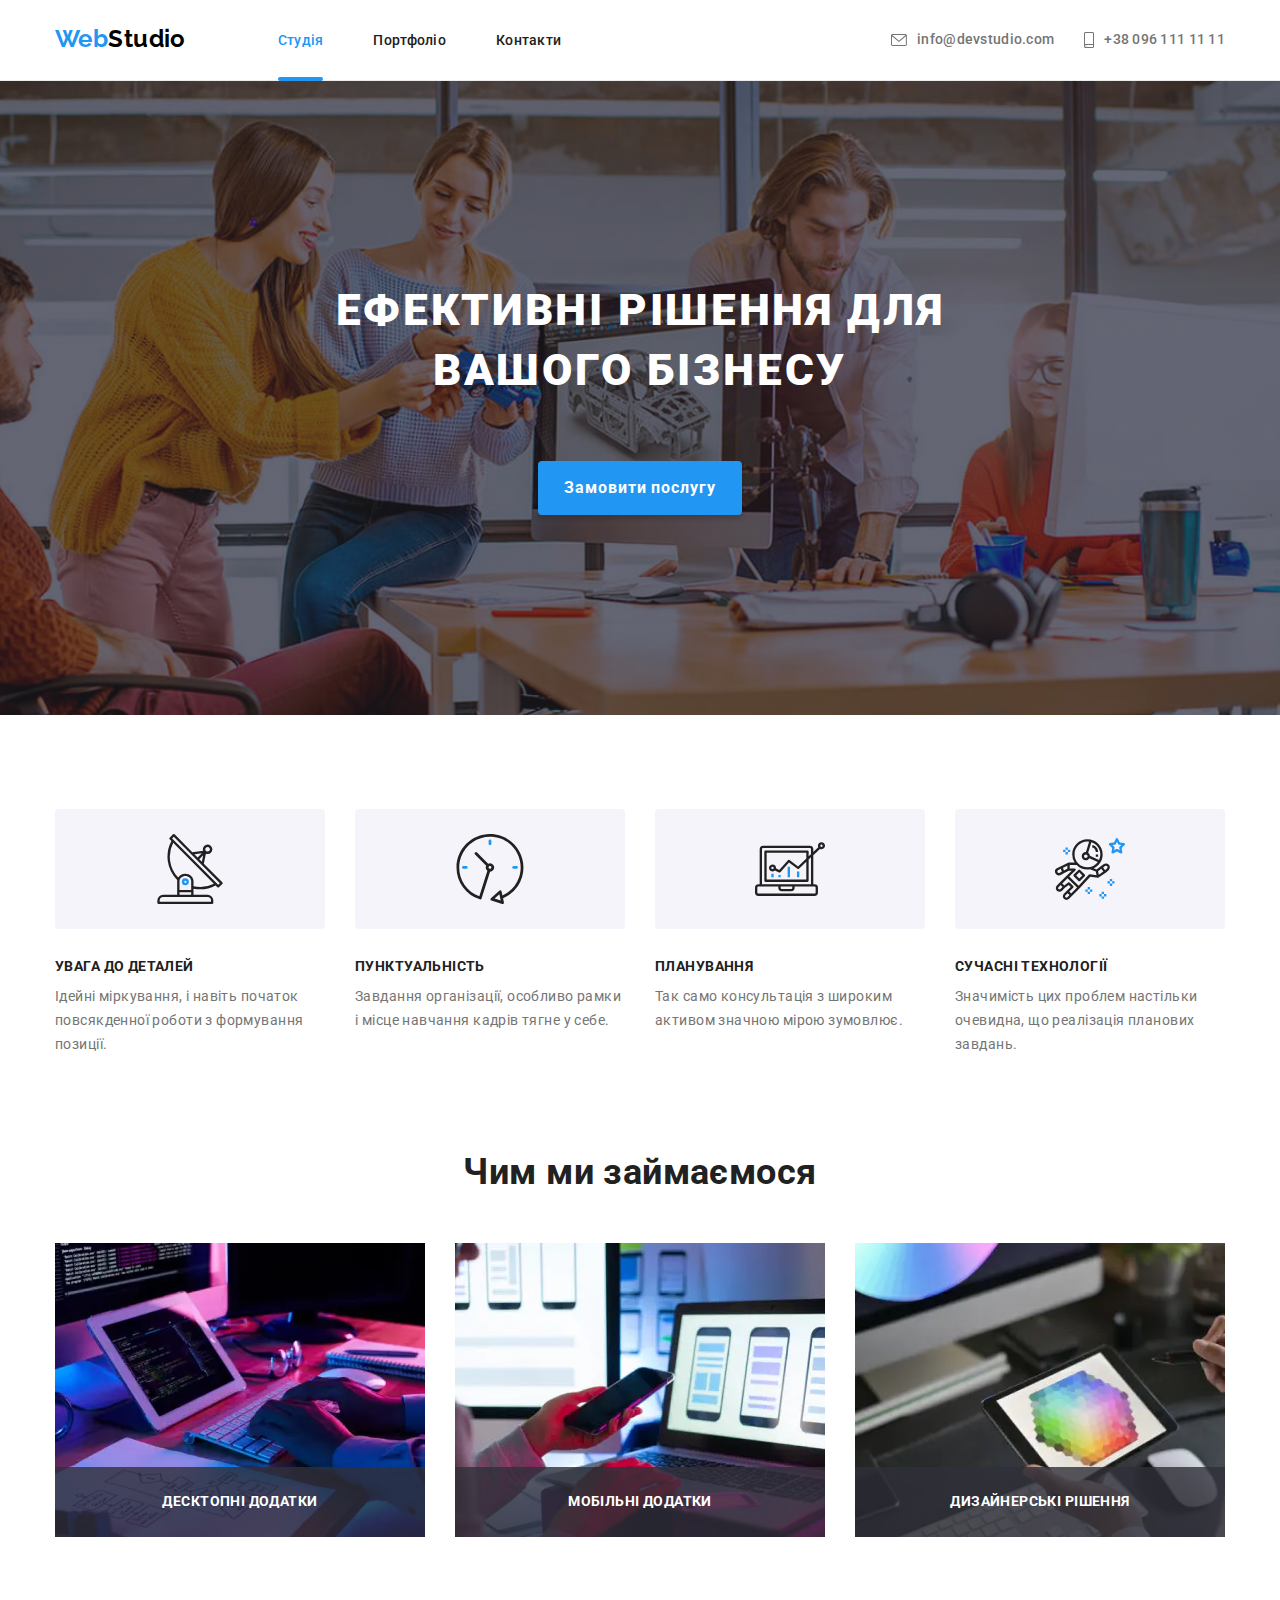
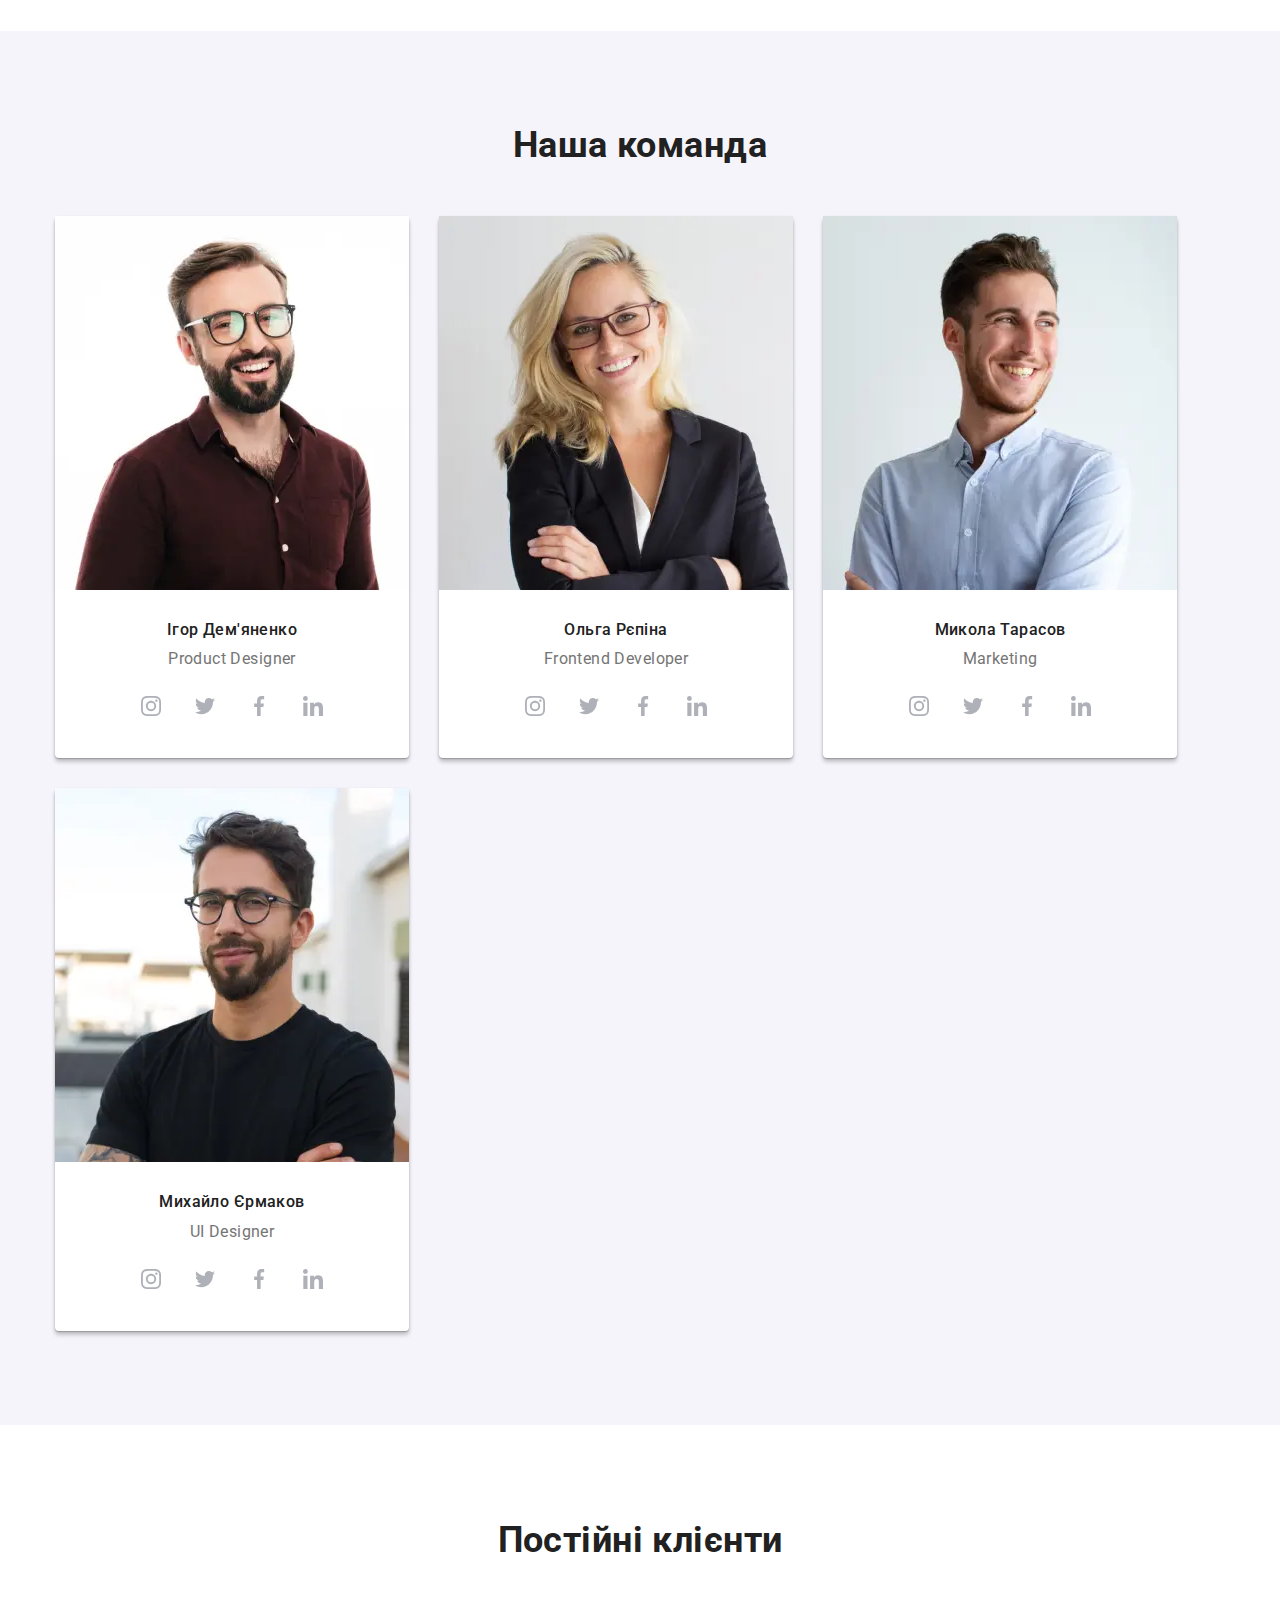
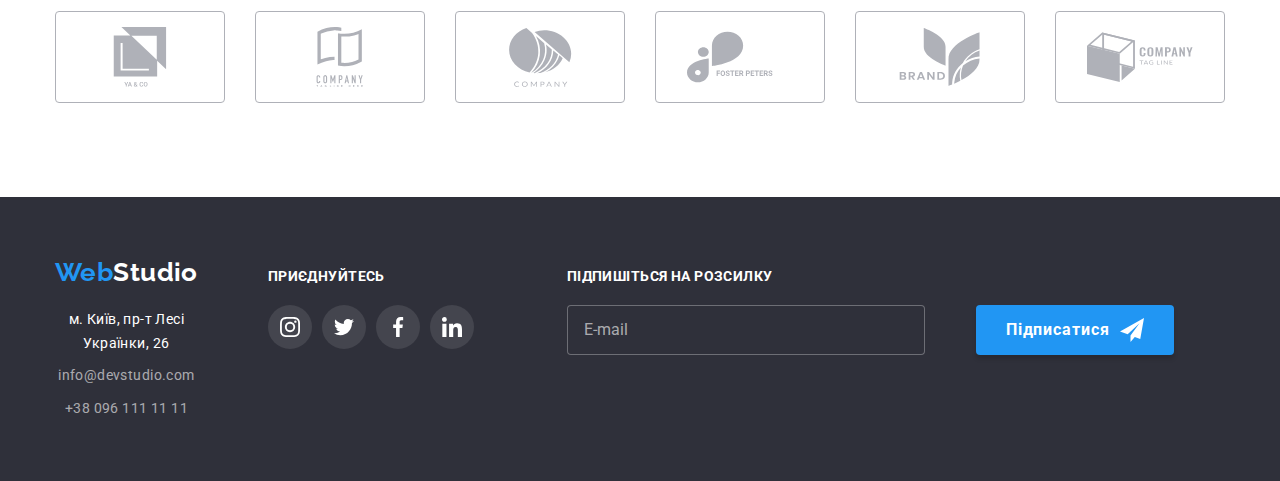
==== commit fe7bad33: "pic" ====
--- a/index.html
+++ b/index.html
@@ -159,31 +159,71 @@
           <ul class="work__list">
             <li class="work__item">
               <div class="img-container">
-                <img
-                  src="./images/1.jpg"
-                  alt="Людина працює за комп'ютером"
-                  width="370"
-                />
+                <picture>
+                  <source
+                    srcset="
+                      ./images/what-we-work-on-1-1200.webp    1x,
+                      ./images/what-we-work-on-1-1200@2x.webp 2x
+                    "
+                    type="image/webp"
+                    media="(min-width: 1200px)"
+                  />
+                  <img
+                    srcset="
+                      ./images/what-we-work-on-1-1200.jpg    1x,
+                      ./images/what-we-work-on-1-1200@2x.jpg 2x
+                    "
+                    src="./images/what-we-work-on-1-1200.jpg"
+                    alt="Людина працює за комп'ютером"
+                  />
+                </picture>
                 <p class="feature__title work__text">Десктопні додатки</p>
               </div>
             </li>
             <li class="work__item">
               <div class="img-container">
-                <img
-                  src="./images/2.jpg"
-                  alt="Людтна працює за ноутбуком"
-                  width="370"
-                />
+                <picture>
+                  <source
+                    srcset="
+                      ./images/what-we-work-on-2-1200.webp    1x,
+                      ./images/what-we-work-on-2-1200@2x.webp 2x
+                    "
+                    type="image/webp"
+                    media="(min-width: 1200px)"
+                  />
+                  <img
+                    srcset="
+                      ./images/what-we-work-on-2-1200.jpg    1x,
+                      ./images/what-we-work-on-2-1200@2x.jpg 2x
+                    "
+                    src="./images/what-we-work-on-2-1200.jpg"
+                    alt="Людина працює за ноутбуком"
+                  />
+                </picture>
                 <p class="feature__title work__text">Мобільні додатки</p>
               </div>
             </li>
             <li class="work__item">
               <div class="img-container">
-                <img
-                  src="./images/3.jpg"
-                  alt="Людина працює за планшетом"
-                  width="370"
-                />
+                <picture>
+                  <source
+                    srcset="
+                      ./images/what-we-work-on-3-1200.webp    1x,
+                      ./images/what-we-work-on-3-1200@2x.webp 2x
+                    "
+                    type="image/webp"
+                    media="(min-width: 1200px)"
+                  />
+
+                  <img
+                    srcset="
+                      ./images/what-we-work-on-3-1200.jpg    1x,
+                      ./images/what-we-work-on-3-1200@2x.jpg 2x
+                    "
+                    src="./images/what-we-work-on-3-1200.jpg"
+                    alt="Людина працює за планшетом"
+                  />
+                </picture>
                 <p class="feature__title work__text">Дизайнерські рішення</p>
               </div>
             </li>
@@ -198,7 +238,43 @@
           <h2 class="team__title">Наша команда</h2>
           <ul class="team__list">
             <li class="team__item">
-              <img src="./images/p1.jpg" alt="Ігор Дем'яненко" width="270" />
+              <div class="team__image-wrapper">
+                <picture>
+                  <source
+                    srcset="
+                      ./images/igor-demyanenko-480.webp    1x,
+                      ./images/igor-demyanenko-480@2x.webp 2x
+                    "
+                    type="image/webp"
+                    media="(max-width: 767px)"
+                  />
+                  <source
+                    srcset="
+                      ./images/igor-demyanenko-768.webp    1x,
+                      ./images/igor-demyanenko-768@2x.webp 2x
+                    "
+                    type="image/webp"
+                    media="(min-width: 768px)"
+                  />
+                  <source
+                    srcset="
+                      ./images/igor-demyanenko-1200.webp    1x,
+                      ./images/igor-demyanenko-1200@2x.webp 2x
+                    "
+                    type="image/webp"
+                    media="(min-width: 1200px)"
+                  />
+
+                  <img
+                    srcset="
+                      ./images/igor-demyanenko-1200.jpg    1x,
+                      ./images/igor-demyanenko-1200@2x.jpg 2x
+                    "
+                    src="./images/igor-demyanenko-1200.jpg"
+                    alt="Ігор Дем'яненко"
+                  />
+                </picture>
+              </div>
               <div class="person">
                 <h3 class="person__title">Ігор Дем'яненко</h3>
                 <p class="person__text">Product Designer</p>
@@ -235,7 +311,43 @@
               </div>
             </li>
             <li class="team__item">
-              <img src="./images/p2.jpg" alt="Ольга Рєпіна" width="270" />
+              <div class="team__image-wrapper">
+                <picture>
+                  <source
+                    srcset="
+                      ./images/olga-repyna-480.webp    1x,
+                      ./images/olga-repyna-480@2x.webp 2x
+                    "
+                    type="image/webp"
+                    media="(max-width: 767px)"
+                  />
+                  <source
+                    srcset="
+                      ./images/olga-repyna-768.webp    1x,
+                      ./images/olga-repyna-768@2x.webp 2x
+                    "
+                    type="image/webp"
+                    media="(min-width: 768px)"
+                  />
+                  <source
+                    srcset="
+                      ./images/olga-repyna-1200.webp    1x,
+                      ./images/olga-repyna-1200@2x.webp 2x
+                    "
+                    type="image/webp"
+                    media="(min-width: 1200px)"
+                  />
+
+                  <img
+                    srcset="
+                      ./images/olga-repyna-1200.jpg    1x,
+                      ./images/olga-repyna-1200@2x.jpg 2x
+                    "
+                    src="./images/olga-repyna-1200.jpg"
+                    alt="Ольга Рєпіна"
+                  />
+                </picture>
+              </div>
               <div class="person">
                 <h3 class="person__title">Ольга Рєпіна</h3>
                 <p class="person__text">Frontend Developer</p>
@@ -272,7 +384,43 @@
               </div>
             </li>
             <li class="team__item">
-              <img src="./images/p3.jpg" alt="Микола Тарасов" width="270" />
+              <div class="team__image-wrapper">
+                <picture>
+                  <source
+                    srcset="
+                      ./images/mykola-tarasov-480.webp    1x,
+                      ./images/mykola-tarasov-480@2x.webp 2x
+                    "
+                    type="image/webp"
+                    media="(max-width: 767px)"
+                  />
+                  <source
+                    srcset="
+                      ./images/mykola-tarasov-768.webp   1x,
+                      ./images/mykola-tarasov-768@2x.jpg 2x
+                    "
+                    type="image/webp"
+                    media="(min-width: 768px)"
+                  />
+                  <source
+                    srcset="
+                      ./images/mykola-tarasov-1200.webp    1x,
+                      ./images/mykola-tarasov-1200@2x.webp 2x
+                    "
+                    type="image/webp"
+                    media="(min-width: 1200px)"
+                  />
+
+                  <img
+                    srcset="
+                      ./images/mykola-tarasov-1200.jpg    1x,
+                      ./images/mykola-tarasov-1200@2x.jpg 2x
+                    "
+                    src="./images/mykola-tarasov-1200.jpg"
+                    alt="Микола Тарасов"
+                  />
+                </picture>
+              </div>
               <div class="person">
                 <h3 class="person__title">Микола Тарасов</h3>
                 <p class="person__text">Marketing</p>
@@ -309,7 +457,43 @@
               </div>
             </li>
             <li class="team__item">
-              <img src="./images/p4.jpg" alt="Михайло Єрмаков" width="270" />
+              <div class="team__image-wrapper">
+                <picture>
+                  <source
+                    srcset="
+                      ./images/mikhaylo-yermakov-480.webp    1x,
+                      ./images/mikhaylo-yermakov-480@2x.webp 2x
+                    "
+                    type="image/webp"
+                    media="(max-width: 767px)"
+                  />
+                  <source
+                    srcset="
+                      ./images/mikhaylo-yermakov-768.webp    1x,
+                      ./images/mikhaylo-yermakov-768@2x.webp 2x
+                    "
+                    type="image/webp"
+                    media="(min-width: 768px)"
+                  />
+                  <source
+                    srcset="
+                      ./images/mikhaylo-yermakov-1200.webp    1x,
+                      ./images/mikhaylo-yermakov-1200@2x.webp 2x
+                    "
+                    type="image/webp"
+                    media="(min-width: 1200px)"
+                  />
+
+                  <img
+                    srcset="
+                      ./images/mikhaylo-yermakov-1200.jpg    1x,
+                      ./images/mikhaylo-yermakov-1200@2x.jpg 2x
+                    "
+                    src="./images/mikhaylo-yermakov-1200.jpg"
+                    alt="Михайло Єрмаков"
+                  />
+                </picture>
+              </div>
               <div class="person">
                 <h3 class="person__title">Михайло Єрмаков</h3>
                 <p class="person__text">UI Designer</p>
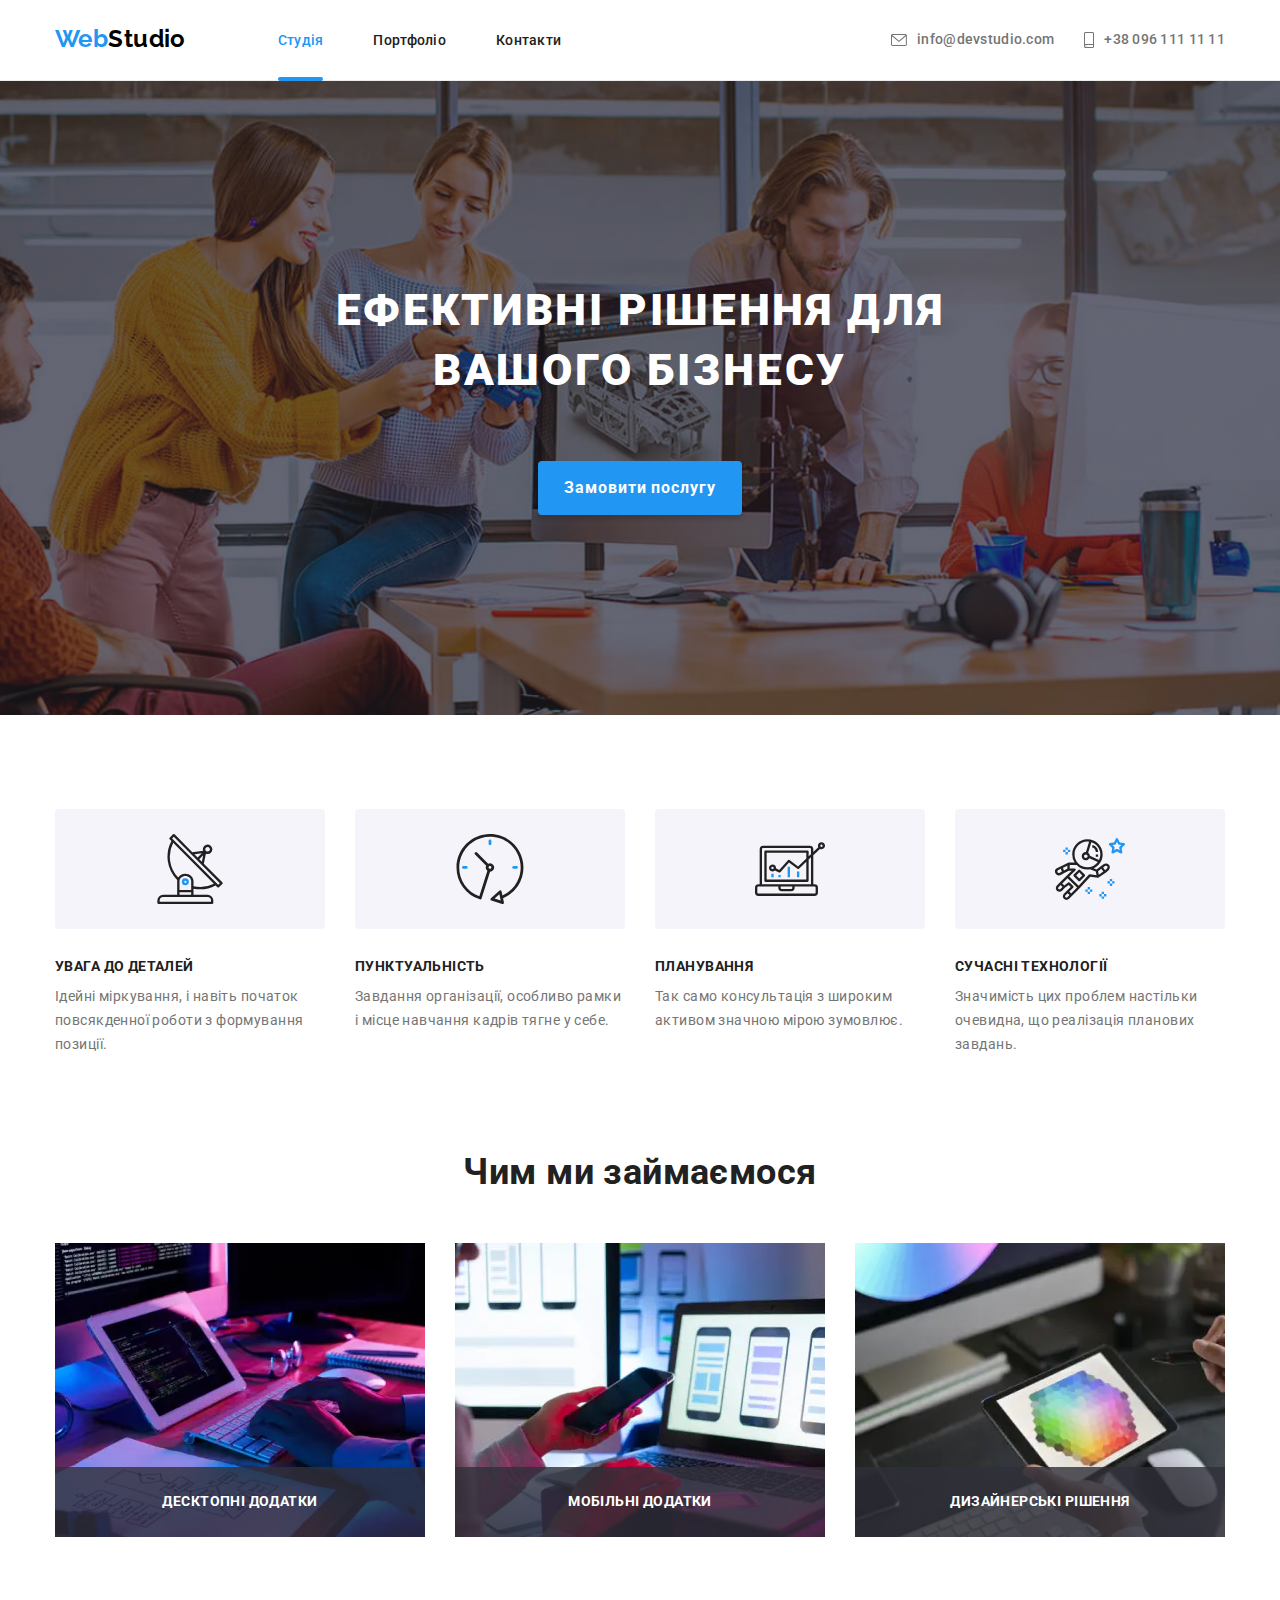
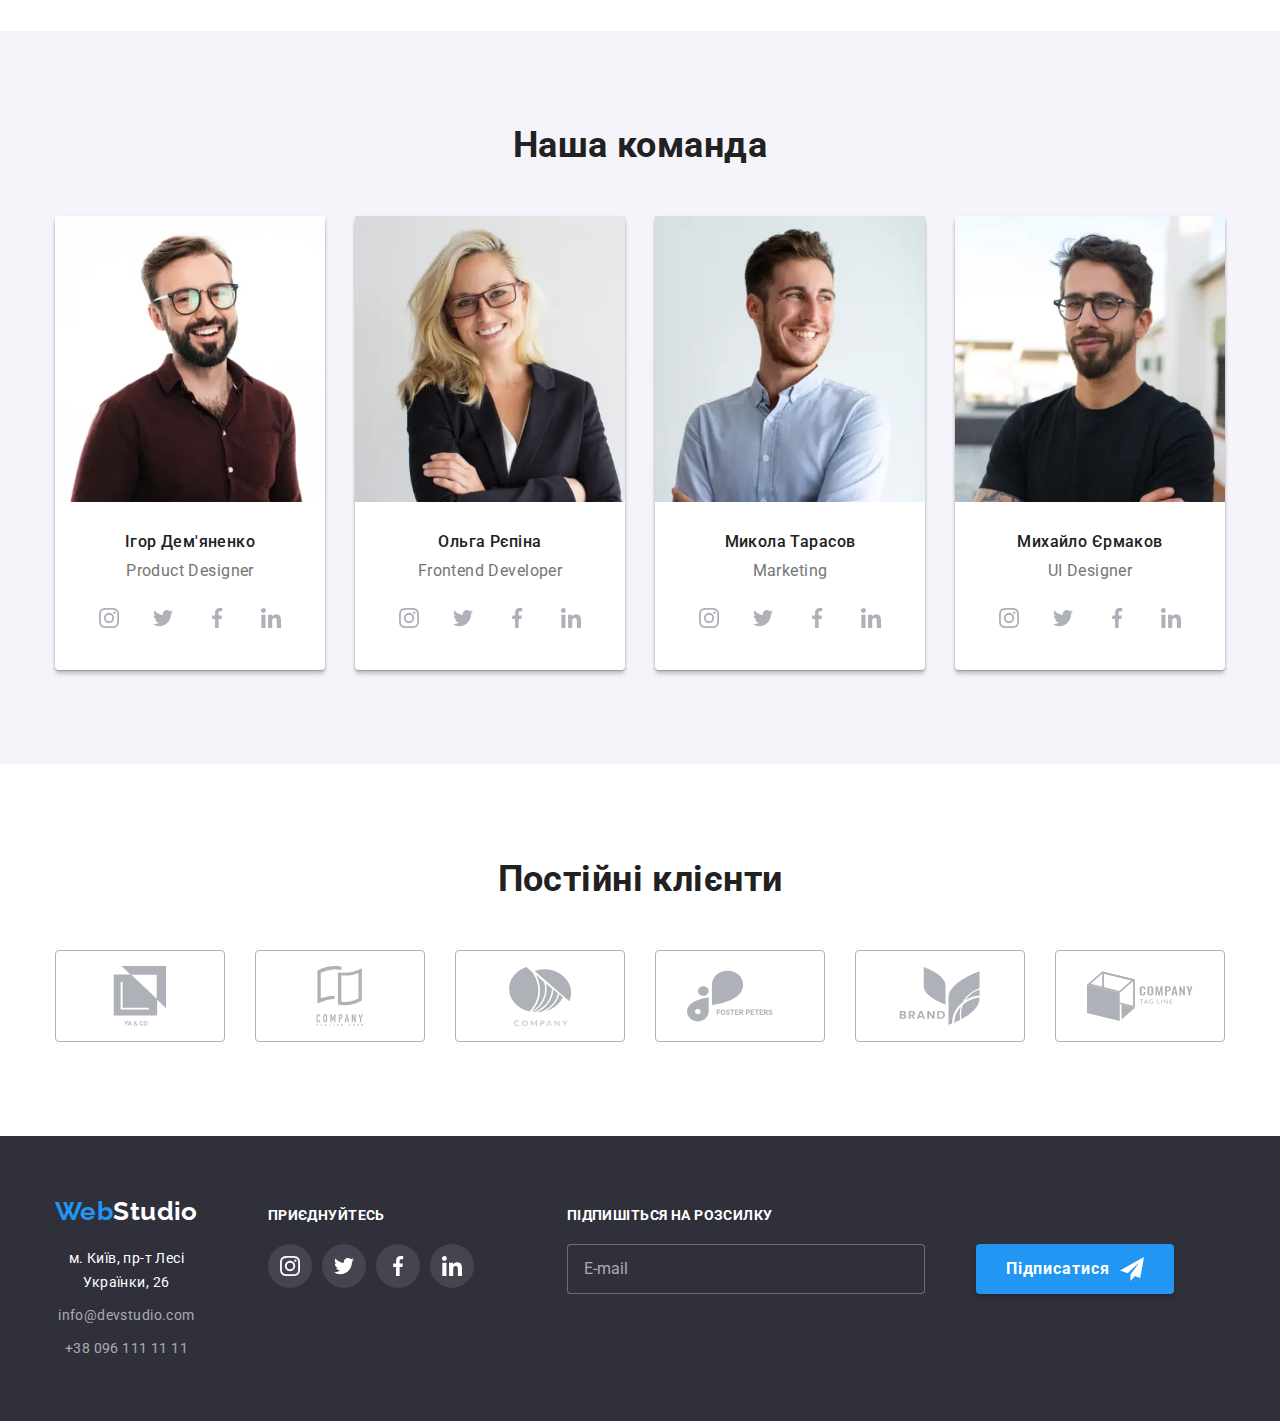
==== commit 93d1f8cb: "modal" ====
--- a/index.html
+++ b/index.html
@@ -678,77 +678,81 @@
 
     <div class="backdrop is-hidden" data-modal>
       <div class="modal">
-        <button type="button" class="modal__close-button" data-modal-close>
-          <svg class="modal__close-icon" width="18px" height="18px">
-            <use href="./images/icons.svg#close-icon"></use>
-          </svg>
-        </button>
-
-        <form class="form">
-          <p class="form__title">Залиште свої дані, ми вам передзвонимо</p>
-
-          <label for="input-name" class="form__label"> Ім'я </label>
-          <div class="form__input-wrapper">
-            <input
-              type="text"
-              name="name"
-              id="input-name"
-              class="form__input form__input-field"
-              required
-            />
-            <svg class="form__icon" width="18" height="18">
-              <use href="./images/icons.svg#person-icon"></use>
+        <div class="modal__body">
+          <button type="button" class="modal__close-button" data-modal-close>
+            <svg class="modal__close-icon" width="18px" height="18px">
+              <use href="./images/icons.svg#close-icon"></use>
             </svg>
-          </div>
-          <label for="input-tel" class="form__label"> Телефон </label>
-          <div class="form__input-wrapper">
-            <input
-              type="tel"
-              name="phone"
-              id="input-tel"
-              class="form__input form__input-field"
-              required
-            />
-            <svg class="form__icon" width="18" height="18">
-              <use href="./images/icons.svg#phone-icon"></use>
-            </svg>
-          </div>
-          <label for="input-email" class="form__label"> Пошта </label>
-          <div class="form__input-wrapper">
-            <input
-              type="email"
-              name="email"
-              id="input-email"
-              class="form__input form__input-field"
-              required
-            />
-            <svg class="form__icon" width="18" height="18">
-              <use href="./images/icons.svg#email-icon"></use>
-            </svg>
-          </div>
-          <label for="input-message" class="form__label"> Коментар </label>
-          <textarea
-            name="message"
-            id="input-message"
-            class="form__input form__message-area"
-            placeholder="Введіть текст"
-          ></textarea>
-
-          <input class="checkbox" type="checkbox" name="policy" id="policy" />
-          <label class="checkbox__label" for="policy">
-            <span class="checkbox__wrap">
-              <svg class="checkbox__icon" width="11" height="8">
-                <use href="./images/icons.svg#check-icon"></use>
+          </button>
+
+          <form class="form">
+            <p class="form__title">Залиште свої дані, ми вам передзвонимо</p>
+
+            <label for="input-name" class="form__label"> Ім'я </label>
+            <div class="form__input-wrapper">
+              <input
+                type="text"
+                name="name"
+                id="input-name"
+                class="form__input form__input-field"
+                required
+              />
+              <svg class="form__icon" width="18" height="18">
+                <use href="./images/icons.svg#person-icon"></use>
               </svg>
-            </span>
-            <span class="checkbox__text">
-              Погоджуюся з розсилкою та приймаю
-              <a href="#" class="checkbox__link">Умови договору</a>
-            </span>
-          </label>
-
-          <button class="button form__button" type="submit">Відправити</button>
-        </form>
+            </div>
+            <label for="input-tel" class="form__label"> Телефон </label>
+            <div class="form__input-wrapper">
+              <input
+                type="tel"
+                name="phone"
+                id="input-tel"
+                class="form__input form__input-field"
+                required
+              />
+              <svg class="form__icon" width="18" height="18">
+                <use href="./images/icons.svg#phone-icon"></use>
+              </svg>
+            </div>
+            <label for="input-email" class="form__label"> Пошта </label>
+            <div class="form__input-wrapper">
+              <input
+                type="email"
+                name="email"
+                id="input-email"
+                class="form__input form__input-field"
+                required
+              />
+              <svg class="form__icon" width="18" height="18">
+                <use href="./images/icons.svg#email-icon"></use>
+              </svg>
+            </div>
+            <label for="input-message" class="form__label"> Коментар </label>
+            <textarea
+              name="message"
+              id="input-message"
+              class="form__input form__message-area"
+              placeholder="Введіть текст"
+            ></textarea>
+
+            <input class="checkbox" type="checkbox" name="policy" id="policy" />
+            <label class="checkbox__label" for="policy">
+              <span class="checkbox__wrap">
+                <svg class="checkbox__icon" width="11" height="8">
+                  <use href="./images/icons.svg#check-icon"></use>
+                </svg>
+              </span>
+              <span class="checkbox__text">
+                Погоджуюся з розсилкою та приймаю
+                <a href="#" class="checkbox__link">Умови договору</a>
+              </span>
+            </label>
+
+            <button class="button form__button" type="submit">
+              Відправити
+            </button>
+          </form>
+        </div>
       </div>
     </div>
 
--- a/css/main.min.css
+++ b/css/main.min.css
@@ -1 +1 @@
-h1,h2,h3{text-align:center;margin:0}ul{margin:0;padding:0;list-style:none}p{margin:0;padding:0}img{display:block}/*! modern-normalize v1.1.0 | MIT License | https://github.com/sindresorhus/modern-normalize */*,::after,::before{box-sizing:border-box}html{-moz-tab-size:4;tab-size:4}html{line-height:1.15;-webkit-text-size-adjust:100%}body{margin:0}body{font-family:system-ui,-apple-system,"Segoe UI",Roboto,Helvetica,Arial,sans-serif,"Apple Color Emoji","Segoe UI Emoji"}hr{height:0;color:inherit}abbr[title]{text-decoration:underline dotted}b,strong{font-weight:bolder}code,kbd,pre,samp{font-family:ui-monospace,SFMono-Regular,Consolas,"Liberation Mono",Menlo,monospace;font-size:1em}small{font-size:80%}sub,sup{font-size:75%;line-height:0;position:relative;vertical-align:baseline}sub{bottom:-0.25em}sup{top:-0.5em}table{text-indent:0;border-color:inherit}button,input,optgroup,select,textarea{font-family:inherit;font-size:100%;line-height:1.15;margin:0}button,select{text-transform:none}[type=button],[type=reset],[type=submit],button{-webkit-appearance:button}::-moz-focus-inner{border-style:none;padding:0}:-moz-focusring{outline:1px dotted ButtonText}:-moz-ui-invalid{box-shadow:none}legend{padding:0}progress{vertical-align:baseline}::-webkit-inner-spin-button,::-webkit-outer-spin-button{height:auto}[type=search]{-webkit-appearance:textfield;outline-offset:-2px}::-webkit-search-decoration{-webkit-appearance:none}::-webkit-file-upload-button{-webkit-appearance:button;font:inherit}summary{display:list-item}:root{--main-color: #757575;--accent-color: #2196F3;--title-text-color: #212121;--white-color: #FFFFFF;--general-transition-effect: .25s cubic-bezier(0.4, 0, 0.2, 1);--hero-image-overlay: rgba(47, 48, 58, 0.4);--hero-image-background-color: #C4C4C4}body{background-color:var(--white-color);color:var(--main-color);font-family:Roboto,sans-serif;letter-spacing:.03em;font-size:14px}body.is-hidden{overflow-y:hidden}button{color:inherit;margin:0;padding:0}.container{max-width:480px;margin:0 auto;padding-left:15px;padding-right:15px}@media screen and (min-width: 768px){.container{max-width:768px}}@media screen and (min-width: 1200px){.container{max-width:1200px}}.visually-hidden{position:absolute;white-space:nowrap;width:1px;height:1px;overflow:hidden;border:0;padding:0;clip:rect(0 0 0 0);clip-path:inset(50%);margin:-1px}.head-list{border-bottom:1px solid #ececec}.main-nav{display:flex;align-items:center}.head-list__logo{color:var(--accent-color);font-family:Raleway,sans-serif;font-weight:700;font-size:24px;line-height:1.17;text-decoration-line:none;padding:15px 0 16px}@media screen and (min-width: 768px){.head-list__logo{padding:26px 0;margin-right:87px}}@media screen and (min-width: 1200px){.head-list__logo{line-height:1.29;padding:24px 0 25px 0;margin-right:92px}}.head-list__nav{display:flex;align-items:center}@media screen and (max-width: 767px){.head-list__nav{margin-top:0;margin-bottom:auto}}.head-list__accent{color:#000}.site-nav{display:flex;flex-direction:column}@media screen and (min-width: 768px){.site-nav{flex-direction:row}}.site-nav__item{margin-bottom:32px}@media screen and (min-width: 768px){.site-nav__item{margin-bottom:0}.site-nav__item:not(:last-child){margin-right:50px}}.site-nav__link{display:inline-block;color:var(--title-text-color);font-weight:500;font-size:40px;line-height:47px;letter-spacing:.02em;text-decoration:none;transition:color var(--general-transition-effect)}@media screen and (min-width: 768px){.site-nav__link{position:relative;font-size:14px;line-height:1.16;padding:32px 0}.site-nav__link:focus::after,.site-nav__link:hover::after{left:0;width:100%}.site-nav__link::after{position:absolute;content:"";right:0;bottom:-1px;height:4px;width:0%;border-radius:2px;background-color:var(--accent-color);transition:width var(--general-transition-effect)}}.site-nav__link:focus,.site-nav__link:hover{color:var(--accent-color)}.site-nav__link--current{color:var(--accent-color)}.site-nav__link--current::after{width:100%}.contact{display:flex;flex-direction:column-reverse;margin-bottom:64px}@media screen and (min-width: 768px){.contact{flex-direction:column;margin:0 0 0 auto}}@media screen and (min-width: 1200px){.contact{flex-direction:row}}@media screen and (max-width: 767px){.contact__item:not(:first-child){margin-bottom:32px}}@media screen and (min-width: 768px){.contact__item:not(:last-child){margin-bottom:10px}}@media screen and (min-width: 1200px){.contact__item:not(:last-child){margin-right:30px;margin-bottom:0}}.contact__link{font-weight:500;text-decoration:none;letter-spacing:.02em;display:flex;color:var(--main-color);transition:color var(--general-transition-effect)}.contact__link:focus,.contact__link:hover{color:var(--accent-color)}.contact__link.number{font-size:34px;line-height:40px}@media screen and (max-width: 767px){.contact__link.number{color:#2196f3}}@media screen and (min-width: 768px){.contact__link.number{align-items:center;font-size:12px;line-height:1.16;padding-bottom:20px}}@media screen and (min-width: 1200px){.contact__link.number{font-size:14px;line-height:1.14;padding:32px 0}}.contact__link.mail{font-size:24px;line-height:28px}@media screen and (min-width: 768px){.contact__link.mail{align-items:center;font-size:12px;line-height:1.16;padding-top:20px}}@media screen and (min-width: 1200px){.contact__link.mail{font-size:14px;line-height:1.14;padding:32px 0}}.contact__icon{display:none;fill:currentColor}@media screen and (min-width: 768px){.contact__icon{display:inline;margin-right:8px}}@media screen and (min-width: 1200px){.contact__icon{margin-right:10px}}@media screen and (min-width: 768px){.contact__link.mail>.contact__icon{width:14px;height:10px}}@media screen and (min-width: 1200px){.contact__link.mail>.contact__icon{width:16px;height:12px}}@media screen and (min-width: 768px){.contact__link.number>.contact__icon{width:10px;height:14px}}@media screen and (min-width: 1200px){.contact__link.number>.contact__icon{width:10px;height:16px}}.head-list__open-menu{display:flex;background-color:rgba(0,0,0,0);margin-right:0;margin-left:auto;font-family:"Roboto";font-size:16px;border:none;border-radius:4px;cursor:pointer}@media screen and (min-width: 768px){.head-list__open-menu{display:none}}.head-list__close-menu{position:absolute;top:10px;right:15px;display:flex;background-color:rgba(0,0,0,0);border:none;border-radius:4px;cursor:pointer}.head-list__close-menu:hover,.head-list__close-menu:focus{color:var(--accent-color)}@media screen and (min-width: 768px){.head-list__close-menu{display:none}}.head-list__community{display:flex;flex-wrap:wrap;row-gap:10px}@media screen and (min-width: 768px){.community{display:none}}.community__link{font-weight:500;font-size:18px;line-height:22px;letter-spacing:.02em;color:#2196f3;text-decoration:none}.community__item{position:relative}.community__item:not(:last-child){margin-right:20px}.community__item:not(:last-child)::after{position:absolute;content:"";right:-10px;top:50%;transform:translateY(-50%);background-color:rgba(33,33,33,.2);width:1px;height:100%}@media screen and (max-width: 767px){.head-list__side-menu{z-index:10;position:fixed;top:0;left:0;width:100vw;height:100vh;overflow-y:auto;overflow-x:hidden;background-color:var(--white-color);opacity:1;transform:translateX(0%);transition:transform var(--general-transition-effect),opacity var(--general-transition-effect);padding:48px 40px;display:flex;flex-direction:column}.head-list__side-menu.is-hide{opacity:0;transform:translateX(100%);pointer-events:none}}@media screen and (min-width: 768px){.head-list__side-menu{display:flex;width:100%}}.hero__image-wraper{padding:118px 0;margin:0 auto;max-width:480px;background:linear-gradient(var(--hero-image-overlay), var(--hero-image-overlay)),url("../../images/hero-480.jpg") no-repeat center/cover,var(--hero-image-background-color)}@media(min-device-pixel-ratio: 2),(min-resolution: 192dpi),(min-resolution: 2dppx){.hero__image-wraper{background:linear-gradient(var(--hero-image-overlay), var(--hero-image-overlay)),url("../../images/hero-480@2x.jpg") no-repeat center/cover,var(--hero-image-background-color)}}@media screen and (min-width: 768px){.hero__image-wraper{max-width:768px;background:linear-gradient(var(--hero-image-overlay), var(--hero-image-overlay)),url("../../images/hero-768.jpg") no-repeat center/cover,var(--hero-image-background-color)}}@media screen and (min-width: 768px)and (min-device-pixel-ratio: 2),screen and (min-width: 768px)and (min-resolution: 192dpi),screen and (min-width: 768px)and (min-resolution: 2dppx){.hero__image-wraper{background:linear-gradient(var(--hero-image-overlay), var(--hero-image-overlay)),url("../../images/hero-768@2x.jpg") no-repeat center/cover,var(--hero-image-background-color)}}@media screen and (min-width: 1200px){.hero__image-wraper{padding:200px 0;max-width:1600px;background:linear-gradient(var(--hero-image-overlay), var(--hero-image-overlay)),url("../../images/hero-1200.jpg") no-repeat center/cover,var(--hero-image-background-color)}}@media screen and (min-width: 1200px)and (min-device-pixel-ratio: 2),screen and (min-width: 1200px)and (min-resolution: 192dpi),screen and (min-width: 1200px)and (min-resolution: 2dppx){.hero__image-wraper{background:linear-gradient(var(--hero-image-overlay), var(--hero-image-overlay)),url("../../images/hero-1200@2x.jpg") no-repeat center/cover,var(--hero-image-background-color)}}.hero__context--align{text-align:center}.hero__title{max-width:360px;font-weight:900;font-size:26px;line-height:1.61;text-align:center;letter-spacing:.06em;text-transform:uppercase;color:var(--white-color);margin:0 auto 30px}@media screen and (min-width: 1200px){.hero__title{max-width:696px;font-size:44px;line-height:1.36}}button{font-family:inherit}.button{border-radius:4px;border-color:rgba(0,0,0,0);padding:10px 24px;margin-top:30px;background-color:var(--accent-color);color:var(--white-color);box-shadow:0px 4px 4px rgba(0,0,0,.15);font-size:16px;font-weight:700;line-height:1.87;letter-spacing:.06em;cursor:pointer;transition-property:background-color;transition-duration:250ms;transition-timing-function:cubic-bezier(0.4, 0, 0.2, 1)}.button:hover{background-color:#188ce8}@media screen and (min-width: 1200px){.button:hover{padding:10px 32px}}.feature{padding-top:60px;padding-bottom:60px}@media screen and (min-width: 1200px){.feature{padding-top:94px;padding-bottom:94px}}.feature__list{display:flex;flex-wrap:wrap;gap:30px}.feature__item{flex-basis:100%}@media screen and (min-width: 768px)and (max-width: 1199px){.feature__item{flex-basis:calc((100% - 30px)/2)}}@media screen and (min-width: 1200px){.feature__item{flex-basis:calc((100% - 90px)/4)}}.thumb{display:flex;align-items:center;justify-content:center;background:#f5f4fa;border-radius:4px;margin-bottom:30px;width:450px;min-height:226px;text-align:center}@media screen and (min-width: 768px){.thumb{width:354px;min-height:226px}}@media screen and (min-width: 1200px){.thumb{width:270px;min-height:120px}}.feature__title{margin-bottom:10px;color:var(--title-text-color);font-size:14px;line-height:1.14;text-transform:uppercase;text-align:center}@media screen and (min-width: 768px){.feature__title{text-align:start}}.feature__text{line-height:1.71}.work{padding-bottom:94px}@media screen and (max-width: 1200px){.work{display:none}}.work__list{display:flex}.work__list .work__item+.work__item{margin-left:30px}.work__title{color:var(--title-text-color);font-size:36px;line-height:1.17;margin-bottom:50px}.img-container{position:relative}.work__text{color:var(--white-color);font-weight:700;position:absolute;bottom:0;right:0;margin:0;width:100%;height:70px;background-color:rgba(47,48,58,.8);display:flex;justify-content:center;align-items:center}.team{background-color:#f5f4fa;padding-top:60px;padding-bottom:60px}@media screen and (min-width: 1200px){.team{padding-top:94px;padding-bottom:94px}}.team__title{color:var(--title-text-color);font-size:28px;line-height:1.18;margin-bottom:30px}@media screen and (min-width: 1200px){.team__title{margin-bottom:50px;font-size:36px;line-height:1.16}}.team__list{display:flex;flex-wrap:wrap;gap:30px}.team__item{background-color:var(--white-color);border-radius:4px;box-shadow:0px 4px 4px 0px rgba(0,0,0,.2),0px 1px 1px 0px rgba(0,0,0,.14),0px 1px 3px 0px rgba(0,0,0,.12);flex-basis:100%}@media screen and (min-width: 768px){.team__item{flex-basis:calc((100% - 30px)/2)}}@media screen and (min-width: 1200px){.team__item{flex-basis:calc((100% - 90px)/4)}}.person{padding:30px 0 24px 0}@media screen and (min-width: 1200px){.person{padding:30px 0}}.person__title{color:var(--title-text-color);font-weight:500;font-size:16px;line-height:1.19;margin-bottom:10px}.person__text{font-size:16px;line-height:1.19;text-align:center;margin-bottom:16px}.person__social-links{display:flex;align-items:center;justify-content:center;gap:10px}.person__social-circle{display:flex;border-radius:50%;width:44px;height:44px;align-items:center;justify-content:center;fill:#fff;transition-property:background;transition-duration:250ms;transition-timing-function:cubic-bezier(0.4, 0, 0.2, 1)}.person__social-circle:hover,.person__social-circle:focus{background:var(--accent-color)}.person__social-circle:hover .person__social-icon,.person__social-circle:focus .person__social-icon{fill:var(--white-color)}.person__social-icon{fill:#afb1b8;transition-property:fill;transition-duration:250ms;transition-timing-function:cubic-bezier(0.4, 0, 0.2, 1)}.clients{padding-top:60px;padding-bottom:60px}@media screen and (min-width: 1200px){.clients{padding-top:94px;padding-bottom:94px}}.clients__title{color:var(--title-text-color);font-size:28px;line-height:1.17;margin-bottom:30px}@media screen and (min-width: 1200px){.clients__title{font-size:36px;margin-bottom:50px}}.clients__list{display:flex;flex-wrap:wrap;justify-content:center;gap:30px}@media screen and (min-width: 1200px){.clients__list{display:flex;gap:30px}}.clients__link{display:flex;border:1px solid #afb1b8;width:210px;height:92px;border-radius:4px;align-items:center;justify-content:center;transition-property:border-color;transition-duration:250ms;transition-timing-function:cubic-bezier(0.4, 0, 0.2, 1)}.clients__link:hover,.clients__link:focus{border-color:var(--accent-color)}.clients__link:hover .clients__icon,.clients__link:focus .clients__icon{fill:var(--accent-color)}@media screen and (min-width: 768px){.clients__link{width:226px}}@media screen and (min-width: 1200px){.clients__link{width:170px}}.clients__icon{fill:#afb1b8;width:106px;height:60px;transition-property:fill;transition-duration:250ms;transition-timing-function:cubic-bezier(0.4, 0, 0.2, 1)}.page-foot{background-color:#2f303a;padding-top:60px;padding-bottom:60px}.footer-content{display:flex;flex-direction:column;align-items:center;row-gap:60px}@media screen and (min-width: 768px){.footer-content{flex-direction:row;align-items:baseline;justify-content:space-around;flex-wrap:wrap}}@media screen and (min-width: 1200px){.footer-content{justify-content:unset;flex-wrap:nowrap}}.page-foot__logo{color:var(--accent-color);font-family:Raleway,sans-serif;font-weight:700;font-size:24px;line-height:1.17;text-decoration-line:none;text-align:center;display:inline-block;margin-bottom:20px}@media screen and (min-width: 1200px){.page-foot__logo{font-size:26px;line-height:1.19;text-align:left}}.page-foot__address-block{text-align:center}.page-foot__logo .page-foot__accent{color:var(--white-color)}.address-list{font-style:inherit}.address-list__contact .address-list__link{color:rgba(255,255,255,.6);line-height:1.71;text-decoration-line:none;transition-property:color;transition-duration:250ms;transition-timing-function:cubic-bezier(0.4, 0, 0.2, 1)}.address-list__contact .address-list__link:hover,.address-list__contact .address-list__link:focus{color:var(--accent-color)}.address-list__contact .address-list__map{color:var(--white-color);line-height:1.71;text-decoration-line:none}.address-list__contact .address-list__item+.address-list__item{margin-top:8px}@media screen and (min-width: 1200px){.address-list__contact .address-list__item+.address-list__item{margin-top:9px}}.social-foot{text-align:center}@media screen and (min-width: 1200px){.social-foot{margin-left:70px}}.social-foot__title,.footer-form__title{margin-bottom:20px;font-weight:700;line-height:1.14;color:var(--white-color);text-align:center;margin-bottom:20px}@media screen and (min-width: 1200px){.social-foot__title,.footer-form__title{text-align:left}}.social-foot__links{display:flex;align-items:center;justify-content:center;gap:10px}.social-foot__icon{fill:var(--white-color)}.social-foot__circle{background-color:#44454e;display:flex;border-radius:50%;width:44px;height:44px;align-items:center;justify-content:center;fill:#fff;transition-property:background;transition-duration:250ms;transition-timing-function:cubic-bezier(0.4, 0, 0.2, 1)}.social-foot__circle:hover,.social-foot__circlefocus{background:var(--accent-color)}.footer-form{width:100%}@media screen and (min-width: 768px)and (max-width: 1199px){.footer-form{max-width:450px}}@media screen and (min-width: 1200px){.footer-form{margin-left:93px}}@media screen and (min-width: 1200px){.footer-form__form{display:flex;justify-content:center;align-items:baseline}}.footer-form__input{border:1px solid rgba(255,255,255,.3);border-radius:4px;width:100%;height:50px;background-color:#2f303a;padding:15px 16px;margin-bottom:20px;color:var(--white-color)}.footer-form__input::placeholder{font-weight:400;font-size:16px;line-height:20px;display:flex;align-items:center;color:rgba(255,255,255,.6)}@media screen and (min-width: 1200px){.footer-form__input{width:358px}}.footer-form__button{background:var(--accent-color);box-shadow:0px 4px 4px rgba(0,0,0,.15);border-radius:4px;border-color:rgba(0,0,0,0);padding:10px 28px;height:50px;font-weight:700;font-size:16px;line-height:1.87;display:flex;align-items:center;text-align:center;letter-spacing:.06em;color:var(--white-color);margin:0 auto;cursor:pointer;transition-property:background-color;transition-duration:250ms;transition-timing-function:cubic-bezier(0.4, 0, 0.2, 1)}.footer-form__button:hover{background-color:#188ce8}.footer-form__icon{margin-left:10px}.portfolio{padding-top:94px;padding-bottom:94px}.filters{display:flex;align-items:center;margin-bottom:50px;justify-content:center}.filters .filters__item+.filters__item{margin-left:8px}.filters__button{padding:6px 22px;border-color:rgba(0,0,0,0);background-color:#f5f4fa;color:var(--title-text-color);font-weight:500;font-size:16px;line-height:1.63;text-align:center;cursor:pointer;border-radius:4px;transition-property:color,background-color,box-shadow;transition-duration:250ms;transition-timing-function:cubic-bezier(0.4, 0, 0.2, 1)}.filters__button:hover,.filters__button:focus{background-color:var(--accent-color);color:var(--white-color);box-shadow:4px 4px 6px 0px rgba(0,0,0,.16),0px 4px 4px 0px rgba(0,0,0,.06),0px 1px 1px 0px rgba(0,0,0,.12)}.card{display:flex;flex-wrap:wrap;justify-content:center}.product__title{color:var(--title-text-color);font-size:18px;line-height:2;letter-spacing:.06em;text-align:left;margin-bottom:4px}.product__name{font-size:16px;line-height:1.88}.product-text{padding:20px 24px;border:1px solid #eee;border-top:none;color:var(--main-color)}.card__item{margin-right:30px;margin-bottom:30px;transition-property:box-shadow;transition-duration:250ms;transition-timing-function:cubic-bezier(0.4, 0, 0.2, 1)}.card__item:hover,.card__item:focus{box-shadow:1px 4px 6px 0px rgba(0,0,0,.16)}.card__item:nth-child(3n){margin-right:0}.card__item:nth-last-child(-n+3){margin-bottom:0}.card__link{text-decoration-line:none}.card__link:hover .product__overlay,.card__link:focus .product__overlay{transform:translateY(0)}.product{position:relative;overflow:hidden}.product__text{font-weight:400;font-size:18px;line-height:1.55;color:var(--white-color)}.product__overlay{padding-top:63px;padding-bottom:63px;padding-left:24px;padding-right:24px;position:absolute;height:100%;width:100%;background-color:rgba(33,150,243,.9);display:flex;align-items:center;justify-content:center;left:0;bottom:0;transition-duration:250ms;transition-property:transform;transition-timing-function:cubic-bezier(0.4, 0, 0.2, 1);transform:translateY(100%)}.is-hidden{visibility:hidden;opacity:0;cursor:pointer}.backdrop{position:fixed;left:0;top:0;width:100%;min-height:100vh;background-color:rgba(0,0,0,.2);z-index:1;transition-duration:250ms;transition-timing-function:cubic-bezier(0.4, 0, 0.2, 1);transition-property:opacity,visibility}.modal{width:528px;height:581px;position:absolute;top:0;right:0;bottom:0;left:0;padding:40px;margin:auto;background-color:var(--white-color);box-shadow:0 1px 3px rgba(0,0,0,.12),0 1px 1px rgba(0,0,0,.14),0 2px 1px rgba(0,0,0,.2);border-radius:4px}.modal__close-button{position:absolute;display:flex;justify-content:center;align-items:center;top:8px;right:8px;width:30px;height:30px;background-color:var(--white-color);border:1px solid rgba(0,0,0,.1);border-radius:50px}.modal__close-button:hover,.modal__close-button:focus{fill:var(--accent-color);cursor:pointer}.modal__close-icon{transition:fill 250ms cubic-bezier(0.4, 0, 0.2, 1)}.form__title{margin-bottom:12px;font-weight:700;font-size:20px;line-height:1.15;text-align:center;color:var(--title-text-color)}.form__label{display:block;padding-bottom:4px;font-weight:400;font-size:12px;line-height:1.17;letter-spacing:.01em;color:var(--main-color)}.form__input-wrapper{position:relative;margin-bottom:10px}.form__icon{position:absolute;left:12px;top:50%;transform:translateY(-50%);transition:fill 250ms cubic-bezier(0.4, 0, 0.2, 1)}.form__input{border:1px solid rgba(33,33,33,.2);border-radius:4px;width:100%;height:40px;outline:none;padding:12px 16px;font-weight:400;font-size:12px;line-height:14px;letter-spacing:.01em;color:var(--title-text-color);transition:border-color 250ms cubic-bezier(0.4, 0, 0.2, 1)}.form__input:focus{border-color:var(--accent-color)}.form__input:focus+.form__icon{fill:var(--accent-color)}.form__input::placeholder{color:rgba(117,117,117,.5)}.form__input-field{padding-left:45px}.form__message-area{height:120px;resize:none;margin-bottom:20px}.form__button{display:flex;margin:0 auto}.form__input-wrapper{position:relative;margin-bottom:10px}.checkbox{opacity:0;z-index:-1;position:absolute}.checkbox:checked+.checkbox__label .checkbox__wrap{background-color:var(--accent-color);border:var(--accent-color)}.checkbox:checked+.checkbox__label .checkbox__wrap .checkbox__icon{opacity:1}.checkbox__wrap{position:relative;display:flex;justify-content:center;align-items:center;width:16px;height:15px;border-radius:2px;border:2px solid var(--title-text-color);margin-right:7px;cursor:pointer;transition:border background-color 250ms cubic-bezier(0.4, 0, 0.2, 1)}.checkbox__label{display:flex;align-items:center;justify-content:center;gap:7px;margin-bottom:30px}.checkbox__icon{opacity:0}.checkbox__text{font-weight:400;line-height:1.71}.checkbox__link{color:var(--accent-color)}/*# sourceMappingURL=main.min.css.map */+h1,h2,h3{text-align:center;margin:0}ul{margin:0;padding:0;list-style:none}p{margin:0;padding:0}img{display:block}/*! modern-normalize v1.1.0 | MIT License | https://github.com/sindresorhus/modern-normalize */*,::after,::before{box-sizing:border-box}html{-moz-tab-size:4;tab-size:4}html{line-height:1.15;-webkit-text-size-adjust:100%}body{margin:0}body{font-family:system-ui,-apple-system,"Segoe UI",Roboto,Helvetica,Arial,sans-serif,"Apple Color Emoji","Segoe UI Emoji"}hr{height:0;color:inherit}abbr[title]{text-decoration:underline dotted}b,strong{font-weight:bolder}code,kbd,pre,samp{font-family:ui-monospace,SFMono-Regular,Consolas,"Liberation Mono",Menlo,monospace;font-size:1em}small{font-size:80%}sub,sup{font-size:75%;line-height:0;position:relative;vertical-align:baseline}sub{bottom:-0.25em}sup{top:-0.5em}table{text-indent:0;border-color:inherit}button,input,optgroup,select,textarea{font-family:inherit;font-size:100%;line-height:1.15;margin:0}button,select{text-transform:none}[type=button],[type=reset],[type=submit],button{-webkit-appearance:button}::-moz-focus-inner{border-style:none;padding:0}:-moz-focusring{outline:1px dotted ButtonText}:-moz-ui-invalid{box-shadow:none}legend{padding:0}progress{vertical-align:baseline}::-webkit-inner-spin-button,::-webkit-outer-spin-button{height:auto}[type=search]{-webkit-appearance:textfield;outline-offset:-2px}::-webkit-search-decoration{-webkit-appearance:none}::-webkit-file-upload-button{-webkit-appearance:button;font:inherit}summary{display:list-item}:root{--main-color: #757575;--accent-color: #2196F3;--title-text-color: #212121;--white-color: #FFFFFF;--general-transition-effect: .25s cubic-bezier(0.4, 0, 0.2, 1);--hero-image-overlay: rgba(47, 48, 58, 0.4);--hero-image-background-color: #C4C4C4}body{background-color:var(--white-color);color:var(--main-color);font-family:Roboto,sans-serif;letter-spacing:.03em;font-size:14px}body.is-hidden{overflow-y:hidden}button{color:inherit;margin:0;padding:0}img{display:block;height:auto;max-width:100%}.container{max-width:480px;margin:0 auto;padding-left:15px;padding-right:15px}@media screen and (min-width: 768px){.container{max-width:768px}}@media screen and (min-width: 1200px){.container{max-width:1200px}}.visually-hidden{position:absolute;white-space:nowrap;width:1px;height:1px;overflow:hidden;border:0;padding:0;clip:rect(0 0 0 0);clip-path:inset(50%);margin:-1px}.head-list{border-bottom:1px solid #ececec}.main-nav{display:flex;align-items:center}.head-list__logo{color:var(--accent-color);font-family:Raleway,sans-serif;font-weight:700;font-size:24px;line-height:1.17;text-decoration-line:none;padding:15px 0 16px}@media screen and (min-width: 768px){.head-list__logo{padding:26px 0;margin-right:87px}}@media screen and (min-width: 1200px){.head-list__logo{line-height:1.29;padding:24px 0 25px 0;margin-right:92px}}.head-list__nav{display:flex;align-items:center}@media screen and (max-width: 767px){.head-list__nav{margin-top:0;margin-bottom:auto}}.head-list__accent{color:#000}.site-nav{display:flex;flex-direction:column}@media screen and (min-width: 768px){.site-nav{flex-direction:row}}.site-nav__item{margin-bottom:32px}@media screen and (min-width: 768px){.site-nav__item{margin-bottom:0}.site-nav__item:not(:last-child){margin-right:50px}}.site-nav__link{display:inline-block;color:var(--title-text-color);font-weight:500;font-size:40px;line-height:47px;letter-spacing:.02em;text-decoration:none;transition:color var(--general-transition-effect)}@media screen and (min-width: 768px){.site-nav__link{position:relative;font-size:14px;line-height:1.16;padding:32px 0}.site-nav__link:focus::after,.site-nav__link:hover::after{left:0;width:100%}.site-nav__link::after{position:absolute;content:"";right:0;bottom:-1px;height:4px;width:0%;border-radius:2px;background-color:var(--accent-color);transition:width var(--general-transition-effect)}}.site-nav__link:focus,.site-nav__link:hover{color:var(--accent-color)}.site-nav__link--current{color:var(--accent-color)}.site-nav__link--current::after{width:100%}.contact{display:flex;flex-direction:column-reverse;margin-bottom:64px}@media screen and (min-width: 768px){.contact{flex-direction:column;margin:0 0 0 auto}}@media screen and (min-width: 1200px){.contact{flex-direction:row}}@media screen and (max-width: 767px){.contact__item:not(:first-child){margin-bottom:32px}}@media screen and (min-width: 768px){.contact__item:not(:last-child){margin-bottom:10px}}@media screen and (min-width: 1200px){.contact__item:not(:last-child){margin-right:30px;margin-bottom:0}}.contact__link{font-weight:500;text-decoration:none;letter-spacing:.02em;display:flex;color:var(--main-color);transition:color var(--general-transition-effect)}.contact__link:focus,.contact__link:hover{color:var(--accent-color)}.contact__link.number{font-size:34px;line-height:40px}@media screen and (max-width: 767px){.contact__link.number{color:#2196f3}}@media screen and (min-width: 768px){.contact__link.number{align-items:center;font-size:12px;line-height:1.16;padding-bottom:20px}}@media screen and (min-width: 1200px){.contact__link.number{font-size:14px;line-height:1.14;padding:32px 0}}.contact__link.mail{font-size:24px;line-height:28px}@media screen and (min-width: 768px){.contact__link.mail{align-items:center;font-size:12px;line-height:1.16;padding-top:20px}}@media screen and (min-width: 1200px){.contact__link.mail{font-size:14px;line-height:1.14;padding:32px 0}}.contact__icon{display:none;fill:currentColor}@media screen and (min-width: 768px){.contact__icon{display:inline;margin-right:8px}}@media screen and (min-width: 1200px){.contact__icon{margin-right:10px}}@media screen and (min-width: 768px){.contact__link.mail>.contact__icon{width:14px;height:10px}}@media screen and (min-width: 1200px){.contact__link.mail>.contact__icon{width:16px;height:12px}}@media screen and (min-width: 768px){.contact__link.number>.contact__icon{width:10px;height:14px}}@media screen and (min-width: 1200px){.contact__link.number>.contact__icon{width:10px;height:16px}}.head-list__open-menu{display:flex;background-color:rgba(0,0,0,0);margin-right:0;margin-left:auto;font-family:"Roboto";font-size:16px;border:none;border-radius:4px;cursor:pointer}@media screen and (min-width: 768px){.head-list__open-menu{display:none}}.head-list__close-menu{position:absolute;top:10px;right:15px;display:flex;background-color:rgba(0,0,0,0);border:none;border-radius:4px;cursor:pointer}.head-list__close-menu:hover,.head-list__close-menu:focus{color:var(--accent-color)}@media screen and (min-width: 768px){.head-list__close-menu{display:none}}.head-list__community{display:flex;flex-wrap:wrap;row-gap:10px}@media screen and (min-width: 768px){.community{display:none}}.community__link{font-weight:500;font-size:18px;line-height:22px;letter-spacing:.02em;color:#2196f3;text-decoration:none}.community__item{position:relative}.community__item:not(:last-child){margin-right:20px}.community__item:not(:last-child)::after{position:absolute;content:"";right:-10px;top:50%;transform:translateY(-50%);background-color:rgba(33,33,33,.2);width:1px;height:100%}@media screen and (max-width: 767px){.head-list__side-menu{z-index:10;position:fixed;top:0;left:0;width:100vw;height:100vh;overflow-y:auto;overflow-x:hidden;background-color:var(--white-color);opacity:1;transform:translateX(0%);transition:transform var(--general-transition-effect),opacity var(--general-transition-effect);padding:48px 40px;display:flex;flex-direction:column}.head-list__side-menu.is-hide{opacity:0;transform:translateX(100%);pointer-events:none}}@media screen and (min-width: 768px){.head-list__side-menu{display:flex;width:100%}}.hero__image-wraper{padding:118px 0;margin:0 auto;max-width:480px;background:linear-gradient(var(--hero-image-overlay), var(--hero-image-overlay)),url("../images/hero-480.jpg") no-repeat center/cover,var(--hero-image-background-color)}@media(min-device-pixel-ratio: 2),(min-resolution: 192dpi),(min-resolution: 2dppx){.hero__image-wraper{background:linear-gradient(var(--hero-image-overlay), var(--hero-image-overlay)),url("../images/hero-480@2x.jpg") no-repeat center/cover,var(--hero-image-background-color)}}@media screen and (min-width: 768px){.hero__image-wraper{max-width:768px;background:linear-gradient(var(--hero-image-overlay), var(--hero-image-overlay)),url("../images/hero-768.jpg") no-repeat center/cover,var(--hero-image-background-color)}}@media screen and (min-width: 768px)and (min-device-pixel-ratio: 2),screen and (min-width: 768px)and (min-resolution: 192dpi),screen and (min-width: 768px)and (min-resolution: 2dppx){.hero__image-wraper{background:linear-gradient(var(--hero-image-overlay), var(--hero-image-overlay)),url("../images/hero-768@2x.jpg") no-repeat center/cover,var(--hero-image-background-color)}}@media screen and (min-width: 1200px){.hero__image-wraper{padding:200px 0;max-width:1600px;background:linear-gradient(var(--hero-image-overlay), var(--hero-image-overlay)),url("../images/hero-1200.jpg") no-repeat center/cover,var(--hero-image-background-color)}}@media screen and (min-width: 1200px)and (min-device-pixel-ratio: 2),screen and (min-width: 1200px)and (min-resolution: 192dpi),screen and (min-width: 1200px)and (min-resolution: 2dppx){.hero__image-wraper{background:linear-gradient(var(--hero-image-overlay), var(--hero-image-overlay)),url("../images/hero-1200@2x.jpg") no-repeat center/cover,var(--hero-image-background-color)}}.hero__context--align{text-align:center}.hero__title{max-width:360px;font-weight:900;font-size:26px;line-height:1.61;text-align:center;letter-spacing:.06em;text-transform:uppercase;color:var(--white-color);margin:0 auto 30px}@media screen and (min-width: 1200px){.hero__title{max-width:696px;font-size:44px;line-height:1.36}}button{font-family:inherit}.button{border-radius:4px;border-color:rgba(0,0,0,0);padding:10px 24px;margin-top:30px;background-color:var(--accent-color);color:var(--white-color);box-shadow:0px 4px 4px rgba(0,0,0,.15);font-size:16px;font-weight:700;line-height:1.87;letter-spacing:.06em;cursor:pointer;transition-property:background-color;transition-duration:250ms;transition-timing-function:cubic-bezier(0.4, 0, 0.2, 1)}.button:hover{background-color:#188ce8}@media screen and (min-width: 1200px){.button:hover{padding:10px 32px}}.feature{padding-top:60px;padding-bottom:60px}@media screen and (min-width: 1200px){.feature{padding-top:94px;padding-bottom:94px}}.feature__list{display:flex;flex-wrap:wrap;gap:30px}.feature__item{flex-basis:100%}@media screen and (min-width: 768px)and (max-width: 1199px){.feature__item{flex-basis:calc((100% - 30px)/2)}}@media screen and (min-width: 1200px){.feature__item{flex-basis:calc((100% - 90px)/4)}}.thumb{display:flex;align-items:center;justify-content:center;background:#f5f4fa;border-radius:4px;margin-bottom:30px;width:450px;min-height:226px;text-align:center}@media screen and (min-width: 768px){.thumb{width:354px;min-height:226px}}@media screen and (min-width: 1200px){.thumb{width:270px;min-height:120px}}.feature__title{margin-bottom:10px;color:var(--title-text-color);font-size:14px;line-height:1.14;text-transform:uppercase;text-align:center}@media screen and (min-width: 768px){.feature__title{text-align:start}}.feature__text{line-height:1.71}.work{padding-bottom:94px}@media screen and (max-width: 1200px){.work{display:none}}.work__list{display:flex}.work__list .work__item+.work__item{margin-left:30px}.work__title{color:var(--title-text-color);font-size:36px;line-height:1.17;margin-bottom:50px}.img-container{position:relative}.work__text{color:var(--white-color);font-weight:700;position:absolute;bottom:0;right:0;margin:0;width:100%;height:70px;background-color:rgba(47,48,58,.8);display:flex;justify-content:center;align-items:center}.team{background-color:#f5f4fa;padding-top:60px;padding-bottom:60px}@media screen and (min-width: 1200px){.team{padding-top:94px;padding-bottom:94px}}.team__title{color:var(--title-text-color);font-size:28px;line-height:1.18;margin-bottom:30px}@media screen and (min-width: 1200px){.team__title{margin-bottom:50px;font-size:36px;line-height:1.16}}.team__list{display:flex;flex-wrap:wrap;gap:30px}.team__item{background-color:var(--white-color);border-radius:4px;box-shadow:0px 4px 4px 0px rgba(0,0,0,.2),0px 1px 1px 0px rgba(0,0,0,.14),0px 1px 3px 0px rgba(0,0,0,.12);flex-basis:100%}@media screen and (min-width: 768px){.team__item{flex-basis:calc((100% - 30px)/2)}}@media screen and (min-width: 1200px){.team__item{flex-basis:calc((100% - 90px)/4)}}.person{padding:30px 0 24px 0}@media screen and (min-width: 1200px){.person{padding:30px 0}}.person__title{color:var(--title-text-color);font-weight:500;font-size:16px;line-height:1.19;margin-bottom:10px}.person__text{font-size:16px;line-height:1.19;text-align:center;margin-bottom:16px}.person__social-links{display:flex;align-items:center;justify-content:center;gap:10px}.person__social-circle{display:flex;border-radius:50%;width:44px;height:44px;align-items:center;justify-content:center;fill:#fff;transition-property:background;transition-duration:250ms;transition-timing-function:cubic-bezier(0.4, 0, 0.2, 1)}.person__social-circle:hover,.person__social-circle:focus{background:var(--accent-color)}.person__social-circle:hover .person__social-icon,.person__social-circle:focus .person__social-icon{fill:var(--white-color)}.person__social-icon{fill:#afb1b8;transition-property:fill;transition-duration:250ms;transition-timing-function:cubic-bezier(0.4, 0, 0.2, 1)}.clients{padding-top:60px;padding-bottom:60px}@media screen and (min-width: 1200px){.clients{padding-top:94px;padding-bottom:94px}}.clients__title{color:var(--title-text-color);font-size:28px;line-height:1.17;margin-bottom:30px}@media screen and (min-width: 1200px){.clients__title{font-size:36px;margin-bottom:50px}}.clients__list{display:flex;flex-wrap:wrap;justify-content:center;gap:30px}@media screen and (min-width: 1200px){.clients__list{display:flex;gap:30px}}.clients__link{display:flex;border:1px solid #afb1b8;width:210px;height:92px;border-radius:4px;align-items:center;justify-content:center;transition-property:border-color;transition-duration:250ms;transition-timing-function:cubic-bezier(0.4, 0, 0.2, 1)}.clients__link:hover,.clients__link:focus{border-color:var(--accent-color)}.clients__link:hover .clients__icon,.clients__link:focus .clients__icon{fill:var(--accent-color)}@media screen and (min-width: 768px){.clients__link{width:226px}}@media screen and (min-width: 1200px){.clients__link{width:170px}}.clients__icon{fill:#afb1b8;width:106px;height:60px;transition-property:fill;transition-duration:250ms;transition-timing-function:cubic-bezier(0.4, 0, 0.2, 1)}.page-foot{background-color:#2f303a;padding-top:60px;padding-bottom:60px}.footer-content{display:flex;flex-direction:column;align-items:center;row-gap:60px}@media screen and (min-width: 768px){.footer-content{flex-direction:row;align-items:baseline;justify-content:space-around;flex-wrap:wrap}}@media screen and (min-width: 1200px){.footer-content{justify-content:unset;flex-wrap:nowrap}}.page-foot__logo{color:var(--accent-color);font-family:Raleway,sans-serif;font-weight:700;font-size:24px;line-height:1.17;text-decoration-line:none;text-align:center;display:inline-block;margin-bottom:20px}@media screen and (min-width: 1200px){.page-foot__logo{font-size:26px;line-height:1.19;text-align:left}}.page-foot__address-block{text-align:center}.page-foot__logo .page-foot__accent{color:var(--white-color)}.address-list{font-style:inherit}.address-list__contact .address-list__link{color:rgba(255,255,255,.6);line-height:1.71;text-decoration-line:none;transition-property:color;transition-duration:250ms;transition-timing-function:cubic-bezier(0.4, 0, 0.2, 1)}.address-list__contact .address-list__link:hover,.address-list__contact .address-list__link:focus{color:var(--accent-color)}.address-list__contact .address-list__map{color:var(--white-color);line-height:1.71;text-decoration-line:none}.address-list__contact .address-list__item+.address-list__item{margin-top:8px}@media screen and (min-width: 1200px){.address-list__contact .address-list__item+.address-list__item{margin-top:9px}}.social-foot{text-align:center}@media screen and (min-width: 1200px){.social-foot{margin-left:70px}}.social-foot__title,.footer-form__title{margin-bottom:20px;font-weight:700;line-height:1.14;color:var(--white-color);text-align:center;margin-bottom:20px}@media screen and (min-width: 1200px){.social-foot__title,.footer-form__title{text-align:left}}.social-foot__links{display:flex;align-items:center;justify-content:center;gap:10px}.social-foot__icon{fill:var(--white-color)}.social-foot__circle{background-color:#44454e;display:flex;border-radius:50%;width:44px;height:44px;align-items:center;justify-content:center;fill:#fff;transition-property:background;transition-duration:250ms;transition-timing-function:cubic-bezier(0.4, 0, 0.2, 1)}.social-foot__circle:hover,.social-foot__circlefocus{background:var(--accent-color)}.footer-form{width:100%}@media screen and (min-width: 768px)and (max-width: 1199px){.footer-form{max-width:450px}}@media screen and (min-width: 1200px){.footer-form{margin-left:93px}}@media screen and (min-width: 1200px){.footer-form__form{display:flex;justify-content:center;align-items:baseline}}.footer-form__input{border:1px solid rgba(255,255,255,.3);border-radius:4px;width:100%;height:50px;background-color:#2f303a;padding:15px 16px;margin-bottom:20px;color:var(--white-color)}.footer-form__input::placeholder{font-weight:400;font-size:16px;line-height:20px;display:flex;align-items:center;color:rgba(255,255,255,.6)}@media screen and (min-width: 1200px){.footer-form__input{width:358px}}.footer-form__button{background:var(--accent-color);box-shadow:0px 4px 4px rgba(0,0,0,.15);border-radius:4px;border-color:rgba(0,0,0,0);padding:10px 28px;height:50px;font-weight:700;font-size:16px;line-height:1.87;display:flex;align-items:center;text-align:center;letter-spacing:.06em;color:var(--white-color);margin:0 auto;cursor:pointer;transition-property:background-color;transition-duration:250ms;transition-timing-function:cubic-bezier(0.4, 0, 0.2, 1)}.footer-form__button:hover{background-color:#188ce8}.footer-form__icon{margin-left:10px}.portfolio{padding-top:94px;padding-bottom:94px}.filters{display:flex;align-items:center;margin-bottom:50px;justify-content:center}.filters .filters__item+.filters__item{margin-left:8px}.filters__button{padding:6px 22px;border-color:rgba(0,0,0,0);background-color:#f5f4fa;color:var(--title-text-color);font-weight:500;font-size:16px;line-height:1.63;text-align:center;cursor:pointer;border-radius:4px;transition-property:color,background-color,box-shadow;transition-duration:250ms;transition-timing-function:cubic-bezier(0.4, 0, 0.2, 1)}.filters__button:hover,.filters__button:focus{background-color:var(--accent-color);color:var(--white-color);box-shadow:4px 4px 6px 0px rgba(0,0,0,.16),0px 4px 4px 0px rgba(0,0,0,.06),0px 1px 1px 0px rgba(0,0,0,.12)}.card{display:flex;flex-wrap:wrap;gap:30px}.product__title{color:var(--title-text-color);font-size:18px;line-height:2;letter-spacing:.06em;text-align:left;margin-bottom:4px}.product__name{font-size:16px;line-height:1.88}.product-text{flex:1 0 auto;padding:20px 24px;border:1px solid #eee;border-top:none;color:var(--main-color)}.card__item{transition-property:box-shadow;transition-duration:250ms;transition-timing-function:cubic-bezier(0.4, 0, 0.2, 1);flex-basis:100%}@media screen and (min-width: 768px){.card__item{flex-basis:calc((100% - 30px)/2)}}@media screen and (min-width: 1200px){.card__item{flex-basis:calc((100% - 60px)/3)}}.card__item:hover,.card__item:focus{box-shadow:1px 4px 6px 0px rgba(0,0,0,.16)}.card__item:nth-child(3n){margin-right:0}.card__item:nth-last-child(-n+3){margin-bottom:0}.card__link{text-decoration-line:none;display:flex;height:100%;flex-direction:column;transition:box-shadow var(--general-transition-effect)}.card__link:hover .product__overlay,.card__link:focus .product__overlay{transform:translateY(0)}.product{position:relative;overflow:hidden}.product__text{font-weight:400;font-size:18px;line-height:1.55;color:var(--white-color)}.product__overlay{padding-top:63px;padding-bottom:63px;padding-left:24px;padding-right:24px;position:absolute;height:100%;width:100%;background-color:rgba(33,150,243,.9);display:flex;align-items:center;justify-content:center;left:0;bottom:0;transition-duration:250ms;transition-property:transform;transition-timing-function:cubic-bezier(0.4, 0, 0.2, 1);transform:translateY(100%)}.is-hidden{visibility:hidden;opacity:0;pointer-events:none}.backdrop{position:fixed;left:0;top:0;width:100%;height:100%;overflow-y:auto;overflow-x:hidden;visibility:visible;background-color:rgba(0,0,0,.2);z-index:1;transition-duration:250ms;transition-timing-function:cubic-bezier(0.4, 0, 0.2, 1);transition-property:opacity,visibility}.modal{padding:15px;min-height:100vh;width:100%;display:flex;justify-content:center;align-items:center;position:sticky;top:0;right:0;bottom:0;left:0}.modal__body{position:relative;max-width:528px;width:100%;padding:40px;background-color:var(--white-color);box-shadow:0 1px 3px rgba(0,0,0,.12),0 1px 1px rgba(0,0,0,.14),0 2px 1px rgba(0,0,0,.2);border-radius:4px}.modal__close-button{position:absolute;display:flex;justify-content:center;align-items:center;top:8px;right:8px;width:30px;height:30px;background-color:var(--white-color);border:1px solid rgba(0,0,0,.1);border-radius:50px}.modal__close-button:hover,.modal__close-button:focus{fill:var(--accent-color);cursor:pointer}.modal__close-icon{transition:fill 250ms cubic-bezier(0.4, 0, 0.2, 1)}.form__title{margin-bottom:12px;font-weight:700;font-size:20px;line-height:1.15;text-align:center;color:var(--title-text-color)}.form__label{display:block;padding-bottom:4px;font-weight:400;font-size:12px;line-height:1.17;letter-spacing:.01em;color:var(--main-color)}.form__input-wrapper{position:relative;margin-bottom:10px}.form__icon{position:absolute;left:12px;top:50%;transform:translateY(-50%);transition:fill 250ms cubic-bezier(0.4, 0, 0.2, 1)}.form__input{border:1px solid rgba(33,33,33,.2);border-radius:4px;width:100%;height:40px;outline:none;padding:12px 16px;font-weight:400;font-size:12px;line-height:14px;letter-spacing:.01em;color:var(--title-text-color);transition:border-color 250ms cubic-bezier(0.4, 0, 0.2, 1)}.form__input:focus{border-color:var(--accent-color)}.form__input:focus+.form__icon{fill:var(--accent-color)}.form__input::placeholder{color:rgba(117,117,117,.5)}.form__input-field{padding-left:45px}.form__message-area{height:120px;resize:none;margin-bottom:20px}.form__button{display:flex;margin:0 auto}.form__input-wrapper{position:relative;margin-bottom:10px}.checkbox{opacity:0;z-index:-1;position:absolute}.checkbox:checked+.checkbox__label .checkbox__wrap{background-color:var(--accent-color);border:var(--accent-color)}.checkbox:checked+.checkbox__label .checkbox__wrap .checkbox__icon{opacity:1}.checkbox__wrap{position:relative;display:flex;justify-content:center;align-items:center;width:16px;height:15px;border-radius:2px;border:2px solid var(--title-text-color);margin-right:7px;cursor:pointer;transition:border background-color 250ms cubic-bezier(0.4, 0, 0.2, 1)}.checkbox__label{display:flex;align-items:center;justify-content:center;gap:7px;margin-bottom:30px}.checkbox__icon{opacity:0}.checkbox__text{font-weight:400;line-height:1.71}.checkbox__link{color:var(--accent-color)}/*# sourceMappingURL=main.min.css.map */